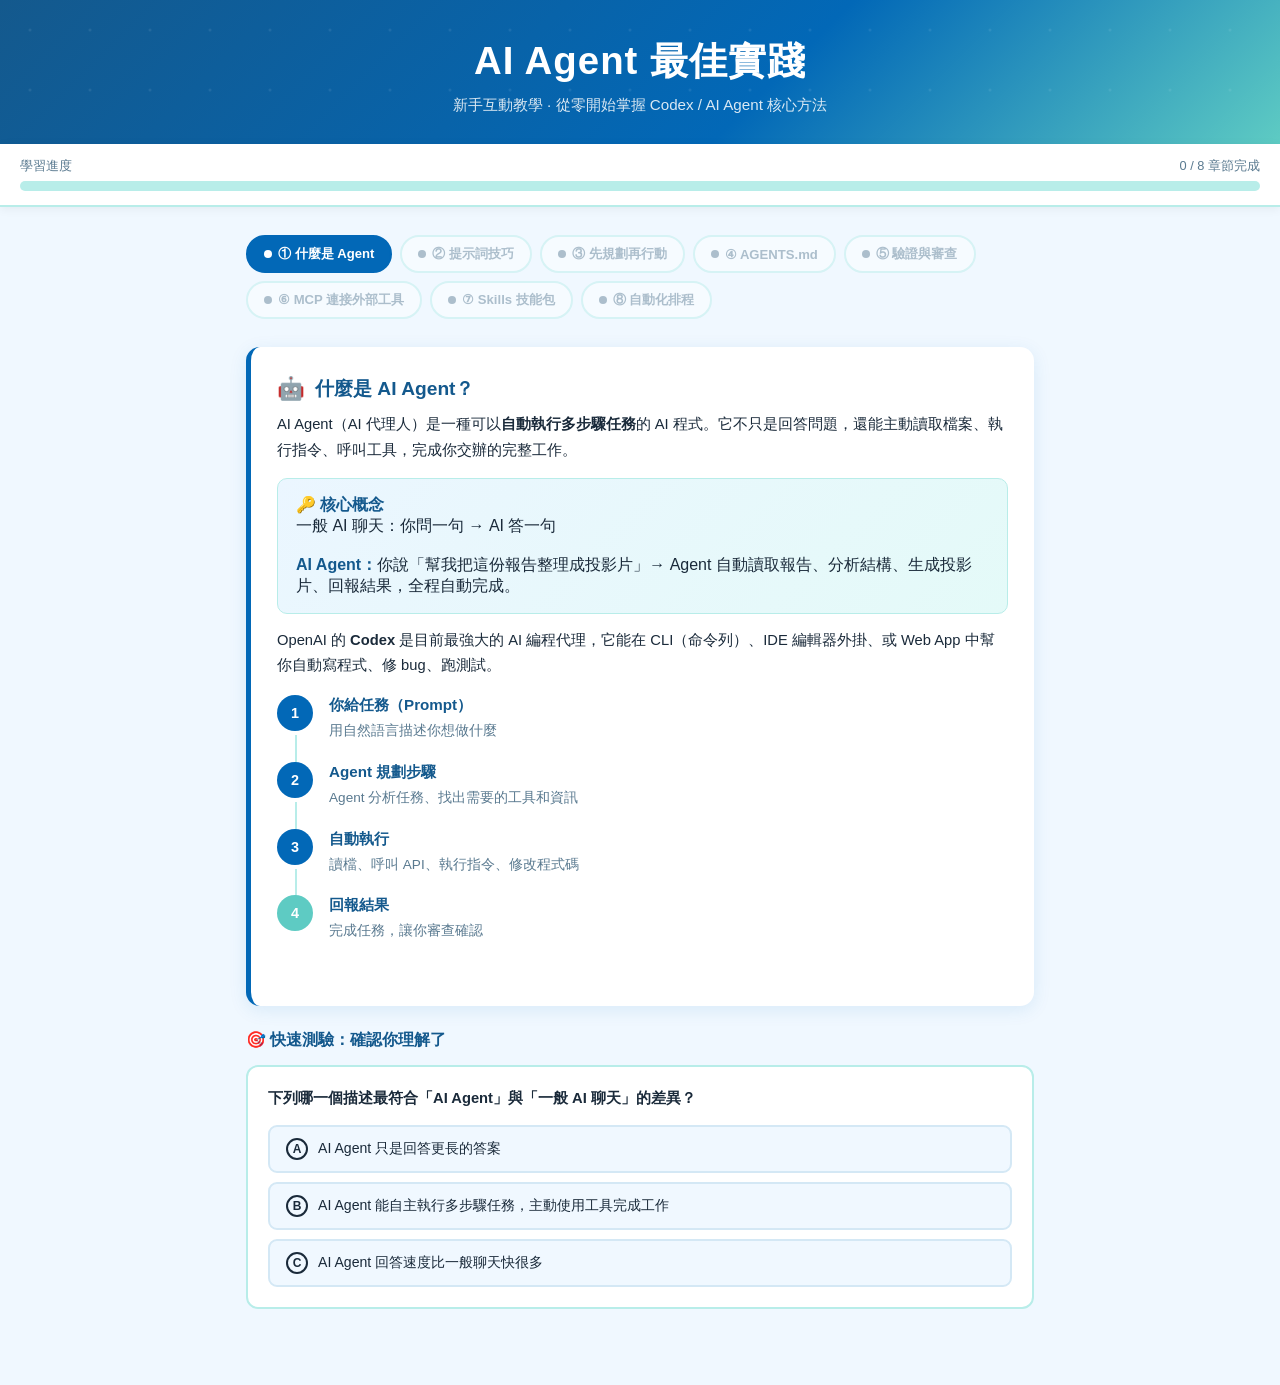
==== ai_agent_best_practices/ai_agent_best_practices.html @ 39baad44 "更換應用範例為「AI Agent 最佳實踐」教學網頁" ====
<!DOCTYPE html>
<html lang="zh-Hant-TW">
<head>
<meta charset="UTF-8">
<meta name="viewport" content="width=device-width, initial-scale=1.0">
<title>AI Agent 最佳實踐 — 新手互動教學</title>
<style>
  :root {
    --navy:   #14598D;
    --blue:   #0268B7;
    --mint:   #5ECBC3;
    --mint-lt:#B8EDE9;
    --bg:     #F0F8FF;
    --white:  #FFFFFF;
    --text:   #1A2A3A;
    --muted:  #5A7A90;
    --warn:   #E8943A;
    --success:#27AE6E;
    --error:  #D64045;
    --card-shadow: 0 4px 18px rgba(2,104,183,0.10);
    --radius: 14px;
  }

  *, *::before, *::after { box-sizing: border-box; margin: 0; padding: 0; }

  body {
    font-family: 'Microsoft JhengHei', '微軟正黑體', 'Noto Sans TC', sans-serif;
    background: var(--bg);
    color: var(--text);
    min-height: 100vh;
  }

  /* ── HEADER ── */
  header {
    background: linear-gradient(135deg, var(--navy) 0%, var(--blue) 60%, var(--mint) 100%);
    color: var(--white);
    padding: 36px 24px 28px;
    text-align: center;
    position: relative;
    overflow: hidden;
  }
  header::before {
    content: '';
    position: absolute; inset: 0;
    background: url("data:image/svg+xml,%3Csvg width='60' height='60' viewBox='0 0 60 60' xmlns='http://www.w3.org/2000/svg'%3E%3Ccircle cx='30' cy='30' r='1.5' fill='rgba(255,255,255,0.08)'/%3E%3C/svg%3E") repeat;
  }
  header h1 { font-size: clamp(1.5rem, 4vw, 2.4rem); font-weight: 700; position: relative; letter-spacing: 1px; }
  header p  { font-size: .95rem; opacity:.85; margin-top:8px; position: relative; }
  .badge-row { display:flex; gap:10px; justify-content:center; margin-top:14px; flex-wrap:wrap; position:relative; }
  .badge { background:rgba(255,255,255,.18); border:1px solid rgba(255,255,255,.35); border-radius:20px; padding:4px 14px; font-size:.78rem; }

  /* ── PROGRESS BAR ── */
  #progress-wrap { background:var(--white); padding:14px 20px; border-bottom:2px solid var(--mint-lt); position:sticky; top:0; z-index:100; box-shadow: 0 2px 10px rgba(0,0,0,.06); }
  .prog-label { font-size:.8rem; color:var(--muted); margin-bottom:6px; display:flex; justify-content:space-between; }
  .prog-bar-bg { background:var(--mint-lt); border-radius:10px; height:10px; }
  .prog-bar-fill { background: linear-gradient(90deg, var(--blue), var(--mint)); border-radius:10px; height:10px; transition:width .5s ease; width:0%; }

  /* ── LAYOUT ── */
  .container { max-width:820px; margin:0 auto; padding:28px 16px 60px; }

  /* ── CHAPTER NAV ── */
  .chapter-nav { display:flex; gap:8px; flex-wrap:wrap; margin-bottom:28px; }
  .chapter-btn {
    padding:8px 16px; border-radius:20px; font-size:.82rem; font-weight:600; cursor:pointer;
    border:2px solid var(--mint-lt); background:var(--white); color:var(--muted);
    transition:all .25s; display:flex; align-items:center; gap:6px;
  }
  .chapter-btn.active   { background:var(--blue); border-color:var(--blue); color:var(--white); }
  .chapter-btn.done     { background:var(--mint-lt); border-color:var(--mint); color:var(--navy); }
  .chapter-btn.locked   { opacity:.45; cursor:not-allowed; }
  .chapter-btn .dot { width:8px; height:8px; border-radius:50%; background:currentColor; }

  /* ── CHAPTER PANEL ── */
  .chapter { display:none; animation: fadeUp .35s ease; }
  .chapter.active { display:block; }
  @keyframes fadeUp { from{opacity:0;transform:translateY(14px)} to{opacity:1;transform:translateY(0)} }

  /* ── CARD ── */
  .card {
    background:var(--white); border-radius:var(--radius); padding:28px 26px;
    box-shadow:var(--card-shadow); margin-bottom:22px;
    border-left: 5px solid var(--blue);
  }
  .card.mint-accent { border-left-color: var(--mint); }
  .card.warn-accent { border-left-color: var(--warn); }

  .card h2 { font-size:1.2rem; color:var(--navy); margin-bottom:10px; display:flex; align-items:center; gap:10px; }
  .card h2 .icon { font-size:1.4rem; }
  .card p, .card li { font-size:.92rem; line-height:1.75; color:var(--text); }
  .card ul, .card ol { padding-left:20px; margin-top:8px; }
  .card li { margin-bottom:6px; }

  /* concept box */
  .concept-box {
    background: linear-gradient(135deg, #EBF6FF, #E4FAF8);
    border:1px solid var(--mint-lt); border-radius:10px; padding:16px 18px; margin:14px 0;
  }
  .concept-box strong { color: var(--navy); }

  /* code-style highlight */
  code {
    background:#EEF6FF; border:1px solid #C4E0F7; border-radius:5px;
    padding:2px 7px; font-family:'Courier New', monospace; font-size:.85rem; color:var(--blue);
  }

  /* tip box */
  .tip {
    background:#FFF8EE; border:1px solid #F5D8A8; border-radius:10px;
    padding:12px 16px; margin:14px 0; font-size:.88rem;
    display:flex; gap:10px; align-items:flex-start;
  }
  .tip .tip-icon { font-size:1.2rem; flex-shrink:0; }

  /* ── QUIZ ── */
  .quiz-section { margin-top:24px; }
  .quiz-section h3 { font-size:1rem; color:var(--navy); margin-bottom:14px; display:flex; align-items:center; gap:8px; }
  .quiz-q { background:var(--white); border:2px solid var(--mint-lt); border-radius:12px; padding:20px; margin-bottom:16px; }
  .quiz-q p { font-size:.92rem; font-weight:600; margin-bottom:14px; line-height:1.6; }
  .options { display:grid; gap:9px; }
  .option-btn {
    text-align:left; padding:11px 16px; border-radius:9px; border:2px solid #D4E8F5;
    background:var(--bg); cursor:pointer; font-size:.88rem; transition:all .2s;
    color:var(--text); display:flex; align-items:center; gap:10px;
  }
  .option-btn:hover:not(:disabled) { border-color:var(--blue); background:#EBF6FF; }
  .option-btn.correct  { border-color:var(--success); background:#EDFAF3; color:#145A34; font-weight:600; }
  .option-btn.wrong    { border-color:var(--error);   background:#FDEAEA; color:#7A1010; }
  .option-btn:disabled { cursor:default; }
  .option-btn .opt-marker { width:22px; height:22px; border-radius:50%; border:2px solid currentColor; display:inline-flex; align-items:center; justify-content:center; font-size:.75rem; font-weight:700; flex-shrink:0; }
  .feedback-msg { font-size:.85rem; margin-top:10px; padding:10px 14px; border-radius:8px; display:none; }
  .feedback-msg.show { display:block; }
  .feedback-msg.ok  { background:#EDFAF3; color:#145A34; border:1px solid #A3E4C2; }
  .feedback-msg.err { background:#FDEAEA; color:#7A1010; border:1px solid #F3AAAA; }

  /* ── NEXT BTN ── */
  .next-btn {
    display:none; width:100%; padding:14px; border-radius:10px; border:none;
    background: linear-gradient(90deg, var(--blue), var(--mint));
    color:var(--white); font-size:1rem; font-weight:700; cursor:pointer;
    margin-top:20px; letter-spacing:.5px; transition:opacity .2s; box-shadow:0 4px 14px rgba(2,104,183,.25);
  }
  .next-btn:hover { opacity:.88; }
  .next-btn.visible { display:block; }

  /* ── SUMMARY ── */
  #summary { text-align:center; padding:20px 0; }
  #summary .trophy { font-size:5rem; margin-bottom:10px; }
  #summary h2 { font-size:1.6rem; color:var(--navy); margin-bottom:8px; }
  #summary p  { color:var(--muted); font-size:.95rem; }
  .score-ring { width:120px; height:120px; margin:22px auto; position:relative; }
  .score-ring svg { transform: rotate(-90deg); }
  .score-ring .ring-bg   { fill:none; stroke:var(--mint-lt); stroke-width:10; }
  .score-ring .ring-fill { fill:none; stroke:var(--mint);    stroke-width:10; stroke-linecap:round; stroke-dasharray:301.6; stroke-dashoffset:301.6; transition:stroke-dashoffset 1s ease; }
  .score-ring .ring-text { position:absolute; inset:0; display:flex; align-items:center; justify-content:center; font-size:1.3rem; font-weight:700; color:var(--navy); }
  .checklist { text-align:left; max-width:420px; margin:18px auto; }
  .checklist li { list-style:none; padding:8px 0; border-bottom:1px solid var(--mint-lt); font-size:.9rem; display:flex; gap:10px; align-items:center; }
  .checklist li::before { content:'✓'; color:var(--mint); font-weight:700; }
  .restart-btn { margin-top:22px; padding:12px 32px; border-radius:10px; border:2px solid var(--blue); background:transparent; color:var(--blue); font-size:.95rem; font-weight:600; cursor:pointer; transition:all .2s; }
  .restart-btn:hover { background:var(--blue); color:var(--white); }

  /* ── STEPMAP ── */
  .stepmap { display:flex; flex-direction:column; gap:0; margin:16px 0; }
  .step-item { display:flex; gap:16px; align-items:flex-start; padding-bottom:20px; position:relative; }
  .step-item:not(:last-child)::before { content:''; position:absolute; left:18px; top:40px; width:2px; height:calc(100% - 20px); background:var(--mint-lt); }
  .step-circle { width:36px; height:36px; border-radius:50%; background:var(--blue); color:var(--white); font-weight:700; font-size:.9rem; display:flex; align-items:center; justify-content:center; flex-shrink:0; }
  .step-body strong { color:var(--navy); font-size:.95rem; }
  .step-body p { font-size:.85rem; color:var(--muted); margin-top:4px; line-height:1.6; }

  /* ── DRAG DROP ── */
  .drag-area { border:2px dashed var(--mint); border-radius:12px; padding:18px; min-height:60px; background:#F7FFFE; margin:10px 0; }
  .drag-area.over { background:var(--mint-lt); }
  .drag-tag {
    display:inline-block; padding:7px 14px; border-radius:20px; background:var(--white); border:2px solid var(--mint);
    font-size:.83rem; cursor:grab; margin:5px; color:var(--navy); font-weight:600; user-select:none;
    transition: box-shadow .15s;
  }
  .drag-tag:active { cursor:grabbing; }
  .drag-tag.placed { opacity:.4; pointer-events:none; }
  .drop-zone { border:2px dashed #CBD9E8; border-radius:8px; min-height:42px; padding:6px; margin-top:8px; background:#F8FBFF; }
  .drop-zone.has-item { border-color:var(--mint); background:var(--mint-lt); }
  .drop-label { font-size:.78rem; color:var(--muted); margin-bottom:4px; }

  /* ── RESPONSIVE ── */
  @media(max-width:540px) {
    .card { padding:20px 16px; }
    header h1 { font-size:1.4rem; }
    .chapter-btn { font-size:.75rem; padding:6px 12px; }
  }
</style>
</head>
<body>

<header>
  <h1>AI Agent 最佳實踐</h1>
  <p>新手互動教學 · 從零開始掌握 Codex / AI Agent 核心方法</p>
  <!-- <div class="badge-row">
    <span class="badge">📚 8 個章節</span>
    <span class="badge">🎯 互動測驗</span>
    <span class="badge">🏆 完成獎勵</span>
    <span class="badge">🦞 繁體中文</span>
  </div> -->
</header>

<div id="progress-wrap">
  <div class="prog-label">
    <span>學習進度</span>
    <span id="prog-text">0 / 8 章節完成</span>
  </div>
  <div class="prog-bar-bg"><div class="prog-bar-fill" id="prog-fill"></div></div>
</div>

<div class="container">

  <!-- Chapter Nav -->
  <div class="chapter-nav" id="chapNav">
    <button class="chapter-btn active" data-ch="0" onclick="goChapter(0)"><span class="dot"></span>① 什麼是 Agent</button>
    <button class="chapter-btn locked" data-ch="1" onclick="goChapter(1)"><span class="dot"></span>② 提示詞技巧</button>
    <button class="chapter-btn locked" data-ch="2" onclick="goChapter(2)"><span class="dot"></span>③ 先規劃再行動</button>
    <button class="chapter-btn locked" data-ch="3" onclick="goChapter(3)"><span class="dot"></span>④ AGENTS.md</button>
    <button class="chapter-btn locked" data-ch="4" onclick="goChapter(4)"><span class="dot"></span>⑤ 驗證與審查</button>
    <button class="chapter-btn locked" data-ch="5" onclick="goChapter(5)"><span class="dot"></span>⑥ MCP 連接外部工具</button>
    <button class="chapter-btn locked" data-ch="6" onclick="goChapter(6)"><span class="dot"></span>⑦ Skills 技能包</button>
    <button class="chapter-btn locked" data-ch="7" onclick="goChapter(7)"><span class="dot"></span>⑧ 自動化排程</button>
  </div>

  <!-- ===================== CH0 ===================== -->
  <div class="chapter active" id="ch0">
    <div class="card">
      <h2><span class="icon">🤖</span>什麼是 AI Agent？</h2>
      <p>AI Agent（AI 代理人）是一種可以<strong>自動執行多步驟任務</strong>的 AI 程式。它不只是回答問題，還能主動讀取檔案、執行指令、呼叫工具，完成你交辦的完整工作。</p>
      <div class="concept-box">
        <strong>🔑 核心概念</strong><br>
        一般 AI 聊天：你問一句 → AI 答一句<br><br>
        <strong>AI Agent：</strong>你說「幫我把這份報告整理成投影片」→ Agent 自動讀取報告、分析結構、生成投影片、回報結果，全程自動完成。
      </div>
      <p>OpenAI 的 <strong>Codex</strong> 是目前最強大的 AI 編程代理，它能在 CLI（命令列）、IDE 編輯器外掛、或 Web App 中幫你自動寫程式、修 bug、跑測試。</p>

      <div class="stepmap">
        <div class="step-item">
          <div class="step-circle">1</div>
          <div class="step-body"><strong>你給任務（Prompt）</strong><p>用自然語言描述你想做什麼</p></div>
        </div>
        <div class="step-item">
          <div class="step-circle">2</div>
          <div class="step-body"><strong>Agent 規劃步驟</strong><p>Agent 分析任務、找出需要的工具和資訊</p></div>
        </div>
        <div class="step-item">
          <div class="step-circle">3</div>
          <div class="step-body"><strong>自動執行</strong><p>讀檔、呼叫 API、執行指令、修改程式碼</p></div>
        </div>
        <div class="step-item">
          <div class="step-circle" style="background:var(--mint)">4</div>
          <div class="step-body"><strong>回報結果</strong><p>完成任務，讓你審查確認</p></div>
        </div>
      </div>
    </div>

    <div class="quiz-section">
      <h3>🎯 快速測驗：確認你理解了</h3>
      <div class="quiz-q" id="q0">
        <p>下列哪一個描述最符合「AI Agent」與「一般 AI 聊天」的差異？</p>
        <div class="options">
          <button class="option-btn" onclick="answerQ(0,0,false,'AI Agent 其實就是更強的 AI 聊天，兩者沒有本質區別喔！關鍵是 Agent 能自主執行多步驟任務。')">
            <span class="opt-marker">A</span>AI Agent 只是回答更長的答案
          </button>
          <button class="option-btn" onclick="answerQ(0,1,true,'✅ 完全正確！Agent 的核心是「自主多步驟執行」，它能主動呼叫工具、讀寫檔案完成完整任務。')">
            <span class="opt-marker">B</span>AI Agent 能自主執行多步驟任務，主動使用工具完成工作
          </button>
          <button class="option-btn" onclick="answerQ(0,2,false,'速度不是核心差異。關鍵在於 Agent 能「主動行動」，不只是回答。')">
            <span class="opt-marker">C</span>AI Agent 回答速度比一般聊天快很多
          </button>
        </div>
        <div class="feedback-msg" id="fb0"></div>
      </div>
    </div>
    <button class="next-btn" id="next0" onclick="nextChapter(0)">下一章：提示詞技巧 →</button>
  </div>

  <!-- ===================== CH1 ===================== -->
  <div class="chapter" id="ch1">
    <div class="card">
      <h2><span class="icon">✍️</span>寫出好的提示詞（Prompt）</h2>
      <p>提示詞不需要完美，但越清楚，Agent 的結果越可靠。OpenAI 建議一個好的 Prompt 包含四個要素：</p>

      <div class="concept-box">
        <strong>📋 Prompt 四要素</strong>
        <ul style="margin-top:8px; list-style:none; padding:0;">
          <li style="padding:7px 0; border-bottom:1px solid #C8EDF0">🎯 <strong>Goal（目標）</strong>：你想改什麼或做什麼？</li>
          <li style="padding:7px 0; border-bottom:1px solid #C8EDF0">📁 <strong>Context（脈絡）</strong>：哪些檔案、錯誤訊息、範例是相關的？</li>
          <li style="padding:7px 0; border-bottom:1px solid #C8EDF0">⚙️ <strong>Constraints（限制）</strong>：有哪些規範、架構、安全要求？</li>
          <li style="padding:7px 0;">✅ <strong>Done When（完成條件）</strong>：什麼狀態叫做「完成」？</li>
        </ul>
      </div>

      <p>你也可以根據任務難度調整 Agent 的「推理等級」：</p>
      <ul>
        <li><code>Low</code> — 快速、範圍清楚的小任務</li>
        <li><code>Medium / High</code> — 複雜的修改或 debug</li>
        <li><code>Extra High</code> — 長時間、需要深度推理的任務</li>
      </ul>

      <div class="tip">
        <span class="tip-icon">💡</span>
        <span>在 Codex App 裡，你可以用<strong>語音輸入</strong>來口述任務，不用打字！這對描述複雜需求特別方便。</span>
      </div>
    </div>

    <div class="card mint-accent">
      <h2><span class="icon">📝</span>Prompt 範例對比</h2>
      <p style="font-weight:600; color:var(--error)">❌ 不好的 Prompt：</p>
      <div style="background:#FFF0F0; border-radius:8px; padding:12px; margin:8px 0; font-size:.88rem; border:1px solid #F3AAAA;">幫我修好那個 bug</div>
      <p style="font-weight:600; color:var(--success); margin-top:14px">✅ 好的 Prompt：</p>
      <div style="background:#EDFAF3; border-radius:8px; padding:12px; margin:8px 0; font-size:.88rem; border:1px solid #A3E4C2;">
        <strong>目標：</strong>修正用戶登入失敗的 bug<br>
        <strong>脈絡：</strong>錯誤出現在 <code>auth/login.py</code> 第 42 行，錯誤訊息為 "KeyError: token"<br>
        <strong>限制：</strong>不可修改資料庫 schema，需維持 Python 3.9 相容性<br>
        <strong>完成條件：</strong>所有登入相關的單元測試通過
      </div>
    </div>

    <div class="quiz-section">
      <h3>🎯 快速測驗</h3>
      <div class="quiz-q" id="q1">
        <p>一個好的 Prompt 應包含哪四個要素？（按正確順序排列）</p>
        <div class="options">
          <button class="option-btn" onclick="answerQ(1,0,false,'這些是寫程式用的工具，不是 Prompt 要素。正確的四要素是：目標、脈絡、限制、完成條件。')">
            <span class="opt-marker">A</span>函數名稱、變數宣告、回傳值、錯誤處理
          </button>
          <button class="option-btn" onclick="answerQ(1,1,true,'✅ 完美！Goal + Context + Constraints + Done When 就是 OpenAI 官方建議的 Prompt 四要素。')">
            <span class="opt-marker">B</span>目標（Goal）、脈絡（Context）、限制（Constraints）、完成條件（Done When）
          </button>
          <button class="option-btn" onclick="answerQ(1,2,false,'這些是專案管理的要素，不是 Prompt 的四要素喔！')">
            <span class="opt-marker">C</span>時程、成本、品質、範圍
          </button>
        </div>
        <div class="feedback-msg" id="fb1"></div>
      </div>
    </div>
    <button class="next-btn" id="next1" onclick="nextChapter(1)">下一章：先規劃再行動 →</button>
  </div>

  <!-- ===================== CH2 ===================== -->
  <div class="chapter" id="ch2">
    <div class="card">
      <h2><span class="icon">🗺️</span>先規劃，再行動（Plan First）</h2>
      <p>面對複雜或模糊的任務，<strong>不要急著讓 Agent 直接開始做</strong>，而是先讓它「規劃」再「執行」。這樣可以大幅降低走錯方向的風險。</p>

      <div class="concept-box">
        <strong>🔑 為什麼要先規劃？</strong><br>
        想像你要蓋一棟房子，你不會直接叫工人開始動工，而是先看設計圖、確認需求、再拿到施工許可。AI Agent 也一樣 — 複雜任務需要先形成計畫。
      </div>

      <p>OpenAI 提供三種規劃方式：</p>

      <div class="stepmap">
        <div class="step-item">
          <div class="step-circle" style="background:var(--warn)">1</div>
          <div class="step-body">
            <strong>Plan Mode（規劃模式）</strong>
            <p>最簡單的方式。輸入 <code>/plan</code> 或按 <code>Shift+Tab</code>，Agent 會先提問、整理計畫，再開始寫程式。</p>
          </div>
        </div>
        <div class="step-item">
          <div class="step-circle" style="background:var(--warn)">2</div>
          <div class="step-body">
            <strong>請 Agent 先採訪你</strong>
            <p>告訴 Agent：「請先問我問題，挑戰我的假設，把模糊的想法變成清楚的需求，再開始寫程式。」</p>
          </div>
        </div>
        <div class="step-item">
          <div class="step-circle" style="background:var(--mint); color:var(--navy)">3</div>
          <div class="step-body">
            <strong>PLANS.md 執行計畫模板</strong>
            <p>進階用法：建立一份 PLANS.md 文件，定義多步驟任務的標準執行流程。</p>
          </div>
        </div>
      </div>

      <div class="tip">
        <span class="tip-icon">⚠️</span>
        <span><strong>新手常犯的錯誤：</strong>跳過規劃步驟，直接叫 Agent 執行複雜任務。結果是 Agent 完成了很多工作，但方向是錯的，你要花更多時間修正。</span>
      </div>
    </div>

    <div class="quiz-section">
      <h3>🎯 快速測驗</h3>
      <div class="quiz-q" id="q2">
        <p>當你要請 AI Agent 完成一個「複雜、模糊的任務」時，最佳做法是什麼？</p>
        <div class="options">
          <button class="option-btn" onclick="answerQ(2,0,false,'直接執行可能走錯方向，後來要修正更耗時。複雜任務建議先規劃。')">
            <span class="opt-marker">A</span>直接給任務讓 Agent 開始執行，反正可以事後修正
          </button>
          <button class="option-btn" onclick="answerQ(2,1,false,'一直給更多指令反而會讓 Agent 混亂。規劃比填充資訊更重要。')">
            <span class="opt-marker">B</span>一次給越多細節越好，讓 Agent 沒有疑問
          </button>
          <button class="option-btn" onclick="answerQ(2,2,true,'✅ 正確！使用 /plan 或請 Agent 先規劃，確認方向再執行，可以大幅減少返工。')">
            <span class="opt-marker">C</span>使用 /plan 模式，讓 Agent 先規劃、確認方向，再開始執行
          </button>
        </div>
        <div class="feedback-msg" id="fb2"></div>
      </div>
    </div>
    <button class="next-btn" id="next2" onclick="nextChapter(2)">下一章：AGENTS.md →</button>
  </div>

  <!-- ===================== CH3 ===================== -->
  <div class="chapter" id="ch3">
    <div class="card">
      <h2><span class="icon">📄</span>AGENTS.md — Agent 的說明書</h2>
      <p><code>AGENTS.md</code> 就像是你給 Agent 的「工作手冊」，讓它每次開始工作時都能自動讀取你的期望與規範，不需要每次重複說明。</p>

      <div class="concept-box">
        <strong>🔑 生活比喻</strong><br>
        想像你請了一位新工讀生。你可以每天當面交代他規則，也可以給他一本「公司員工手冊」讓他自行閱讀。<code>AGENTS.md</code> 就是那本手冊 — 一次寫好，Agent 每次都會遵守。
      </div>

      <p>一份好的 AGENTS.md 通常包含：</p>
      <ul>
        <li>📁 <strong>專案結構</strong>：重要資料夾和檔案的說明</li>
        <li>🚀 <strong>如何執行專案</strong>：啟動、測試、建置的指令</li>
        <li>📏 <strong>程式規範</strong>：命名慣例、程式風格</li>
        <li>🚫 <strong>禁止事項</strong>：什麼事 Agent 不可以做</li>
        <li>✅ <strong>完成定義</strong>：什麼叫做一個任務「完成了」</li>
      </ul>

      <div class="tip">
        <span class="tip-icon">⚡</span>
        <span>使用 CLI 指令 <code>/init</code> 可以快速建立一份基礎 AGENTS.md。建立後再根據你的實際需求修改。</span>
      </div>

      <p style="margin-top:14px">AGENTS.md 可以放在多個層級：</p>
      <ul>
        <li><code>~/.codex/AGENTS.md</code> — 你的個人預設（所有專案都適用）</li>
        <li>專案根目錄 — 整個專案的規範</li>
        <li>子資料夾 — 局部的特殊規則（優先度最高）</li>
      </ul>
    </div>

    <div class="quiz-section">
      <h3>🎯 快速測驗</h3>
      <div class="quiz-q" id="q3">
        <p>關於 AGENTS.md，以下哪個說法是正確的？</p>
        <div class="options">
          <button class="option-btn" onclick="answerQ(3,0,false,'AGENTS.md 不是程式碼，它是給 Agent 讀取的說明文件，讓 Agent 了解如何在這個專案工作。')">
            <span class="opt-marker">A</span>AGENTS.md 是一種程式語言，需要特殊語法才能讓 Agent 理解
          </button>
          <button class="option-btn" onclick="answerQ(3,1,false,'AGENTS.md 會自動載入到 Agent 的脈絡中，不需要每次手動貼上。')">
            <span class="opt-marker">B</span>每次使用 Agent 都需要手動把 AGENTS.md 的內容複製貼上到 Prompt
          </button>
          <button class="option-btn" onclick="answerQ(3,2,true,'✅ 正確！AGENTS.md 會自動載入，且可以放在不同層級，越接近當前目錄的檔案優先度越高。')">
            <span class="opt-marker">C</span>AGENTS.md 自動載入到 Agent 脈絡，可放在不同層級，越局部的規則優先度越高
          </button>
        </div>
        <div class="feedback-msg" id="fb3"></div>
      </div>
    </div>
    <button class="next-btn" id="next3" onclick="nextChapter(3)">下一章：驗證與審查 →</button>
  </div>

  <!-- ===================== CH4 ===================== -->
  <div class="chapter" id="ch4">
    <div class="card">
      <h2><span class="icon">🔍</span>驗證與審查 — 不要盲目接受</h2>
      <p>Agent 產出程式碼只是開始，<strong>要求它自我驗證和審查</strong>才是完整的流程。一個好的 AI Agent 工作流程不只是「產生程式碼」，還包括：</p>

      <div class="concept-box">
        <strong>完整的 Agent 工作迴圈</strong><br><br>
        <div style="display:flex; align-items:center; gap:8px; flex-wrap:wrap; font-size:.88rem;">
          <span style="background:var(--blue); color:#fff; border-radius:6px; padding:4px 10px;">撰寫程式碼</span>
          <span>→</span>
          <span style="background:var(--mint); color:var(--navy); border-radius:6px; padding:4px 10px;">撰寫 / 更新測試</span>
          <span>→</span>
          <span style="background:var(--navy); color:#fff; border-radius:6px; padding:4px 10px;">執行測試</span>
          <span>→</span>
          <span style="background:var(--warn); color:#fff; border-radius:6px; padding:4px 10px;">程式碼審查</span>
          <span>→</span>
          <span style="background:var(--success); color:#fff; border-radius:6px; padding:4px 10px;">確認完成</span>
        </div>
      </div>

      <p style="margin-top:14px">你可以在 <strong>AGENTS.md</strong> 或 Prompt 中指定 Agent 必須：</p>
      <ul>
        <li>✅ 為修改的功能撰寫或更新測試</li>
        <li>✅ 執行完整的測試套件</li>
        <li>✅ 通過 lint、型別檢查、格式化</li>
        <li>✅ 最終行為符合任務要求</li>
        <li>✅ 審查 diff，找出可能的 bug 或回歸問題</li>
      </ul>

      <div class="tip">
        <span class="tip-icon">🛠️</span>
        <span>在 Codex App 使用 <code>/review</code> 指令，可以讓 Agent 審查程式碼變更 — 可以針對 PR、未提交的修改，或特定 commit 進行審查。</span>
      </div>

      <div class="tip">
        <span class="tip-icon">🏢</span>
        <span>OpenAI 內部所有的 PR（Pull Request）都由 Codex 進行 100% 的程式碼審查！你也可以在 GitHub 整合中啟用這個功能。</span>
      </div>
    </div>

    <div class="quiz-section">
      <h3>🎯 快速測驗</h3>
      <div class="quiz-q" id="q4">
        <p>Agent 完成程式碼修改後，下一步最應該做什麼？</p>
        <div class="options">
          <button class="option-btn" onclick="answerQ(4,0,false,'直接部署太冒險了！應該先驗證、測試，確保程式碼品質。')">
            <span class="opt-marker">A</span>直接部署到正式環境，反正 AI 不會犯錯
          </button>
          <button class="option-btn" onclick="answerQ(4,1,true,'✅ 正確！要求 Agent 跑測試、做程式碼審查，確認品質後才算完成。這才是完整的工作迴圈。')">
            <span class="opt-marker">B</span>要求 Agent 執行測試、進行程式碼審查，確認沒有 bug 再接受
          </button>
          <button class="option-btn" onclick="answerQ(4,2,false,'直接接受沒有驗證過的程式碼，風險很高。即使是 AI 也可能有錯誤。')">
            <span class="opt-marker">C</span>直接接受 Agent 的輸出，不需要額外驗證
          </button>
        </div>
        <div class="feedback-msg" id="fb4"></div>
      </div>
    </div>
    <button class="next-btn" id="next4" onclick="nextChapter(4)">下一章：MCP 連接外部工具 →</button>
  </div>

  <!-- ===================== CH5 ===================== -->
  <div class="chapter" id="ch5">
    <div class="card">
      <h2><span class="icon">🔗</span>MCP — 連接外部世界</h2>
      <p><strong>MCP（Model Context Protocol）</strong> 是一個開放標準，讓 AI Agent 能連接到外部工具和系統，例如你的資料庫、Slack、GitHub、Jira 等等。</p>

      <div class="concept-box">
        <strong>🔑 生活比喻</strong><br>
        MCP 就像是手機的 App Store — 你可以為你的 AI Agent 安裝「插件」，讓它能存取更多外部資訊和工具，而不只是靠你貼上的文字。
      </div>

      <p>什麼時候應該使用 MCP？</p>
      <ul>
        <li>📦 需要的資訊存在於<strong>程式庫之外</strong>（例如 Jira ticket、資料庫）</li>
        <li>🔄 資料<strong>經常變動</strong>（例如每天的報告、即時數據）</li>
        <li>🔧 需要 Agent <strong>呼叫工具</strong>，而不是靠貼上的指令</li>
        <li>👥 需要跨用戶、跨專案的<strong>可重複整合</strong></li>
      </ul>

      <div class="tip">
        <span class="tip-icon">⚠️</span>
        <span><strong>新手建議：</strong>不要一次接上所有工具！先從 1-2 個最常用的工具開始，找到真正能省時間的整合點，再慢慢擴展。</span>
      </div>

      <p style="margin-top:14px">常見的 MCP 應用場景：</p>
      <ul>
        <li>🐛 讀取 GitHub Issues / Jira Tickets 來修 bug</li>
        <li>📊 連接資料庫查詢即時數據</li>
        <li>💬 整合 Slack 發送通知</li>
        <li>📁 存取 Google Drive 的文件</li>
      </ul>
    </div>

    <div class="quiz-section">
      <h3>🎯 快速測驗</h3>
      <div class="quiz-q" id="q5">
        <p>你想讓 AI Agent 自動讀取最新的 Jira Bug 票，幫你修復程式碼。這種情境最適合使用什麼技術？</p>
        <div class="options">
          <button class="option-btn" onclick="answerQ(5,0,false,'每次複製貼上效率很低，而且會有遺漏或過時資訊的問題。MCP 才是正解。')">
            <span class="opt-marker">A</span>每次手動複製 Jira 票的內容貼到 Prompt 裡
          </button>
          <button class="option-btn" onclick="answerQ(5,1,true,'✅ 完全正確！MCP 就是為了這種「需要連接外部系統」的場景而生，可以讓 Agent 直接存取 Jira 資料。')">
            <span class="opt-marker">B</span>設定 MCP 連接 Jira，讓 Agent 直接存取最新 ticket 資料
          </button>
          <button class="option-btn" onclick="answerQ(5,2,false,'截圖無法被 Agent 自動解析和操作，MCP 是更有效的方式。')">
            <span class="opt-marker">C</span>截圖 Jira 頁面，請 Agent 辨識截圖內容
          </button>
        </div>
        <div class="feedback-msg" id="fb5"></div>
      </div>
    </div>
    <button class="next-btn" id="next5" onclick="nextChapter(5)">下一章：Skills 技能包 →</button>
  </div>

  <!-- ===================== CH6 ===================== -->
  <div class="chapter" id="ch6">
    <div class="card">
      <h2><span class="icon">⚡</span>Skills — 打包你的工作方法</h2>
      <p>當你發現自己<strong>重複使用同樣的 Prompt，或反覆糾正同樣的問題</strong>時，就是時候把它打包成一個 <strong>Skill（技能包）</strong>了。</p>

      <div class="concept-box">
        <strong>🔑 什麼是 Skill？</strong><br>
        Skill 是一個 <code>SKILL.md</code> 文件，它定義了一個可重複使用的工作方法 — 包含說明、輸入輸出格式、使用時機。Agent 讀取後就能按照這個方法一致地執行任務。
      </div>

      <p>哪些工作適合做成 Skill？</p>
      <ul>
        <li>📋 <strong>Log 分析</strong>：每天早上分析系統錯誤日誌</li>
        <li>📝 <strong>Release Notes 撰寫</strong>：依照固定格式整理版本更新說明</li>
        <li>🔍 <strong>Code Review</strong>：按照團隊規範審查 PR</li>
        <li>📊 <strong>每週進度摘要</strong>：整理 Jira / GitHub 本週完成事項</li>
        <li>🐛 <strong>標準除錯流程</strong>：按步驟診斷常見問題類型</li>
      </ul>

      <div class="tip">
        <span class="tip-icon">🚀</span>
        <span>可以使用內建的 <code>$skill-creator</code> Skill 來幫你快速建立新的 Skill！第一個版本先放在本地測試，穩定後再分享給團隊。</span>
      </div>

      <p style="margin-top:14px"><strong>Skill 存放位置：</strong></p>
      <ul>
        <li><code>$HOME/.agents/skills</code> — 你的個人技能（私有）</li>
        <li>專案 <code>.agents/skills</code> — 團隊共用技能（可放進 Git）</li>
      </ul>
    </div>

    <div class="quiz-section">
      <h3>🎯 快速測驗</h3>
      <div class="quiz-q" id="q6">
        <p>你發現自己每週都要對 Agent 說「依照我們的格式幫我寫這週的 Release Notes」，而且每次都要重新說明格式。最好的解決方案是什麼？</p>
        <div class="options">
          <button class="option-btn" onclick="answerQ(6,0,false,'記住 Prompt 不能自動執行，而且每次還是要重新輸入。做成 Skill 才能真正節省時間。')">
            <span class="opt-marker">A</span>把常用 Prompt 存在記事本，每次複製貼上
          </button>
          <button class="option-btn" onclick="answerQ(6,1,true,'✅ 完全正確！這正是 Skill 的使用場景 — 重複的工作方法，打包成 SKILL.md，一次定義，長期受益。')">
            <span class="opt-marker">B</span>建立一個「Release Notes 撰寫 Skill」，定義格式規範，讓 Agent 每次都一致執行
          </button>
          <button class="option-btn" onclick="answerQ(6,2,false,'每次重新訓練 Agent 效率很低，而且 Codex 不是這樣運作的。Skill 是更好的解法。')">
            <span class="opt-marker">C</span>每次都先花 10 分鐘重新訓練 Agent，讓它記住格式
          </button>
        </div>
        <div class="feedback-msg" id="fb6"></div>
      </div>
    </div>
    <button class="next-btn" id="next6" onclick="nextChapter(6)">下一章：自動化排程 →</button>
  </div>

  <!-- ===================== CH7 ===================== -->
  <div class="chapter" id="ch7">
    <div class="card">
      <h2><span class="icon">⏰</span>自動化 — 讓 Agent 在背景工作</h2>
      <p>當一個工作流程已經<strong>穩定且可預測</strong>時，就可以設定 <strong>Automation（自動化排程）</strong>，讓 Agent 在背景定時執行，完全不需要你手動觸發。</p>

      <div class="concept-box">
        <strong>🔑 Skill vs Automation 的關係</strong><br>
        <strong>Skill 定義「怎麼做」</strong>（方法）<br>
        <strong>Automation 定義「何時做」</strong>（排程）<br><br>
        一個規則：<strong>Skill 先做好，再設 Automation。</strong>如果工作流程還不穩定，就不要急著自動化！
      </div>

      <p>哪些工作適合設定 Automation？</p>
      <ul>
        <li>🌅 <strong>每天早上</strong>：摘要昨天的 commits，生成 standup 報告</li>
        <li>🔎 <strong>定期掃描</strong>：每週檢查潛在 bug 或安全漏洞</li>
        <li>📋 <strong>每次 PR</strong>：自動進行程式碼審查</li>
        <li>🚨 <strong>CI 失敗時</strong>：分析錯誤原因，提供修復建議</li>
        <li>📰 <strong>每版本</strong>：自動產生 Release Notes 草稿</li>
      </ul>

      <div class="tip">
        <span class="tip-icon">💡</span>
        <span>Automation 不只是執行任務，也適合用來「反省和維護」— 例如：每週回顧 Agent 的工作記錄，找出重複出現的問題，更新 AGENTS.md 或 Skill。</span>
      </div>
    </div>

    <!-- Final Quiz -->
    <div class="quiz-section">
      <h3>🎯 最終測驗 — 綜合判斷</h3>
      <div class="quiz-q" id="q7">
        <p>你的團隊每天早上花 30 分鐘整理「昨日 Bug 修復摘要」報告，格式固定。以下哪個 AI Agent 最佳實踐的組合最適合解決這個問題？</p>
        <div class="options">
          <button class="option-btn" onclick="answerQ(7,0,false,'只用 Plan Mode 只是用來規劃任務，不能解決「重複且需定時執行」的問題。')">
            <span class="opt-marker">A</span>每天手動使用 Plan Mode，口述任務要求
          </button>
          <button class="option-btn" onclick="answerQ(7,1,false,'MCP + Automation 是對的方向，但少了 Skill 來定義固定格式，結果可能每次不一致。')">
            <span class="opt-marker">B</span>接 MCP 連結 Git 記錄，然後直接設 Automation 排程
          </button>
          <button class="option-btn" onclick="answerQ(7,2,true,'✅ 完美答案！MCP 取得資料→ Skill 定義報告格式 → Automation 定時觸發，這三層架構最完整。')">
            <span class="opt-marker">C</span>設定 MCP 取得 Git 資料 + 建立「Bug 摘要報告 Skill」定義格式 + Automation 每天定時觸發
          </button>
        </div>
        <div class="feedback-msg" id="fb7"></div>
      </div>
    </div>
    <button class="next-btn" id="next7" onclick="showSummary()">🏆 完成課程，查看成績！</button>
  </div>

  <!-- ===================== SUMMARY ===================== -->
  <div class="chapter" id="summary-panel" style="display:none;">
    <div class="card" style="text-align:center; border-left-color:var(--mint)">
      <div class="trophy">🏆</div>
      <h2 style="font-size:1.6rem">恭喜完成 AI Agent 最佳實踐課程！</h2>
      <p style="margin-top:8px; color:var(--muted)">你已掌握 AI Agent 核心工作方法</p>

      <div class="score-ring">
        <svg viewBox="0 0 100 100" width="120" height="120">
          <circle class="ring-bg"   cx="50" cy="50" r="48"/>
          <circle class="ring-fill" id="ringFill" cx="50" cy="50" r="48"/>
        </svg>
        <div class="ring-text" id="ringText">0/8</div>
      </div>

      <ul class="checklist" id="summary-list"></ul>

      <div style="margin-top:20px; padding:16px; background:var(--bg); border-radius:10px; text-align:left; font-size:.88rem;">
        <strong style="color:var(--navy)">📌 你學到的核心技能：</strong>
        <ol style="margin-top:10px; padding-left:18px; line-height:2;">
          <li>撰寫包含四要素的高品質 Prompt</li>
          <li>複雜任務先規劃（Plan First）</li>
          <li>用 AGENTS.md 建立可重用的工作規範</li>
          <li>要求 Agent 自我驗證與審查</li>
          <li>用 MCP 連接外部工具</li>
          <li>把重複工作打包成 Skill</li>
          <li>設定 Automation 讓工作全自動</li>
        </ol>
      </div>

      <button class="restart-btn" onclick="restartCourse()">🔄 重新挑戰</button>
    </div>
  </div>

</div><!-- /container -->

<script>
// ── State ──
const TOTAL = 8;
let completed  = new Array(TOTAL).fill(false);   // chapter done?
let correctAns = new Array(TOTAL).fill(false);    // quiz correct?
let currentCh  = 0;

// ── Helpers ──
function goChapter(n) {
  const btn = document.querySelector(`[data-ch="${n}"]`);
  if(btn.classList.contains('locked')) return;

  document.querySelectorAll('.chapter').forEach(c=>c.classList.remove('active'));
  document.querySelectorAll('.chapter-btn').forEach(b=>b.classList.remove('active'));

  document.getElementById('ch'+n).classList.add('active');
  btn.classList.add('active');
  currentCh = n;
  window.scrollTo({top:0, behavior:'smooth'});
}

function answerQ(chIdx, optIdx, isCorrect, msg) {
  const q    = document.getElementById('q'+chIdx);
  const fb   = document.getElementById('fb'+chIdx);
  const btns = q.querySelectorAll('.option-btn');
  btns.forEach(b=>b.disabled=true);
  btns[optIdx].classList.add(isCorrect ? 'correct' : 'wrong');

  fb.textContent = msg;
  fb.className   = 'feedback-msg show ' + (isCorrect ? 'ok' : 'err');

  if(isCorrect) {
    correctAns[chIdx] = true;
    document.getElementById('next'+chIdx).classList.add('visible');
  } else {
    // allow retry after 1s
    setTimeout(()=>{
      btns.forEach(b=>{b.disabled=false; b.classList.remove('wrong','correct');});
      fb.className='feedback-msg';
    }, 1800);
  }
}

function nextChapter(from) {
  completed[from] = true;
  updateProgress();

  const next = from + 1;
  if(next >= TOTAL) return;

  const nextBtn = document.querySelector(`[data-ch="${next}"]`);
  nextBtn.classList.remove('locked');
  nextBtn.classList.add('done');   // mark prev
  document.querySelector(`[data-ch="${from}"]`).classList.remove('active');
  document.querySelector(`[data-ch="${from}"]`).classList.add('done');

  goChapter(next);
}

function updateProgress() {
  const done = completed.filter(Boolean).length;
  document.getElementById('prog-text').textContent = done + ' / ' + TOTAL + ' 章節完成';
  document.getElementById('prog-fill').style.width = (done/TOTAL*100) + '%';
}

function showSummary() {
  completed[7] = true;
  updateProgress();

  document.querySelectorAll('.chapter').forEach(c=>c.style.display='none');
  document.querySelectorAll('.chapter-btn').forEach(b=>b.classList.remove('active'));
  document.getElementById('summary-panel').style.display='block';

  const score = correctAns.filter(Boolean).length;
  // ring
  const circ = 2*Math.PI*48;
  const pct  = score/TOTAL;
  document.getElementById('ringFill').style.strokeDashoffset = circ*(1-pct);
  document.getElementById('ringText').textContent = score+'/'+TOTAL;

  // checklist
  const chapters = ['什麼是 AI Agent','Prompt 四要素','先規劃再行動','AGENTS.md 說明書','驗證與審查','MCP 連接外部工具','Skills 技能包','自動化排程'];
  const list = document.getElementById('summary-list');
  list.innerHTML = '';
  chapters.forEach((c,i)=>{
    const li = document.createElement('li');
    li.innerHTML = c + (correctAns[i] ? ' <span style="color:var(--success);font-weight:700">✓ 答對</span>' : ' <span style="color:var(--muted)">○</span>');
    list.appendChild(li);
  });

  window.scrollTo({top:0,behavior:'smooth'});
}

function restartCourse() {
  completed  = new Array(TOTAL).fill(false);
  correctAns = new Array(TOTAL).fill(false);

  document.getElementById('summary-panel').style.display='none';
  document.querySelectorAll('.chapter').forEach((c,i)=>{c.style.display=''; c.classList.remove('active');});

  document.querySelectorAll('.chapter-btn').forEach((b,i)=>{
    b.classList.remove('active','done');
    if(i>0) b.classList.add('locked');
  });

  // reset quizzes
  for(let i=0;i<TOTAL;i++){
    const q = document.getElementById('q'+i);
    if(!q) continue;
    q.querySelectorAll('.option-btn').forEach(b=>{b.disabled=false;b.classList.remove('correct','wrong');});
    const fb=document.getElementById('fb'+i);
    if(fb) fb.className='feedback-msg';
    const nb=document.getElementById('next'+i);
    if(nb) nb.classList.remove('visible');
  }
  updateProgress();
  goChapter(0);
}
</script>
</body>
</html>
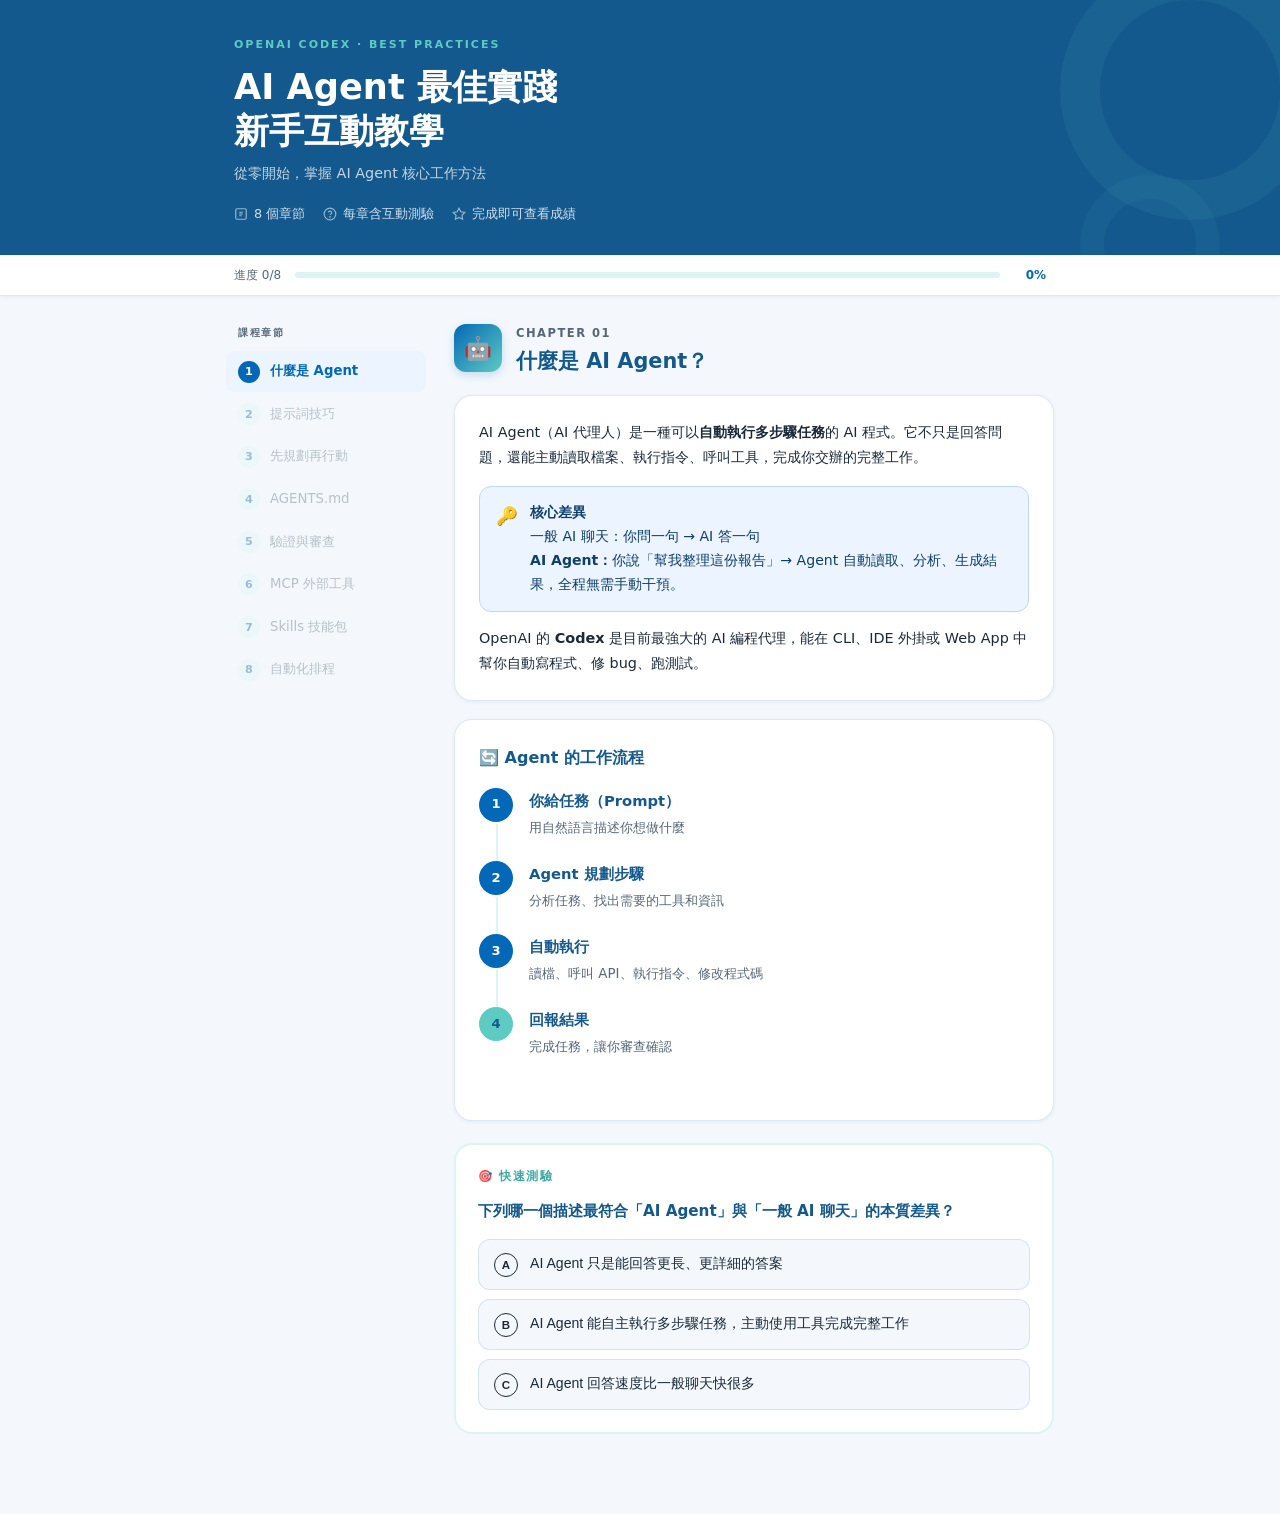
==== commit 8b3ff0ec: "比較2版的UI/UX" ====
--- a/ai_agent_best_practices/ai_agent_best_practices.html
+++ b/ai_agent_best_practices/ai_agent_best_practices.html
@@ -3,755 +3,1151 @@
 <head>
 <meta charset="UTF-8">
 <meta name="viewport" content="width=device-width, initial-scale=1.0">
-<title>AI Agent 最佳實踐 — 新手互動教學</title>
+<title>AI Agent 最佳實踐 — 互動教學</title>
 <style>
-  :root {
-    --navy:   #14598D;
-    --blue:   #0268B7;
-    --mint:   #5ECBC3;
-    --mint-lt:#B8EDE9;
-    --bg:     #F0F8FF;
-    --white:  #FFFFFF;
-    --text:   #1A2A3A;
-    --muted:  #5A7A90;
-    --warn:   #E8943A;
-    --success:#27AE6E;
-    --error:  #D64045;
-    --card-shadow: 0 4px 18px rgba(2,104,183,0.10);
-    --radius: 14px;
-  }
-
-  *, *::before, *::after { box-sizing: border-box; margin: 0; padding: 0; }
-
-  body {
-    font-family: 'Microsoft JhengHei', '微軟正黑體', 'Noto Sans TC', sans-serif;
-    background: var(--bg);
-    color: var(--text);
-    min-height: 100vh;
-  }
-
-  /* ── HEADER ── */
-  header {
-    background: linear-gradient(135deg, var(--navy) 0%, var(--blue) 60%, var(--mint) 100%);
-    color: var(--white);
-    padding: 36px 24px 28px;
-    text-align: center;
-    position: relative;
-    overflow: hidden;
-  }
-  header::before {
-    content: '';
-    position: absolute; inset: 0;
-    background: url("data:image/svg+xml,%3Csvg width='60' height='60' viewBox='0 0 60 60' xmlns='http://www.w3.org/2000/svg'%3E%3Ccircle cx='30' cy='30' r='1.5' fill='rgba(255,255,255,0.08)'/%3E%3C/svg%3E") repeat;
-  }
-  header h1 { font-size: clamp(1.5rem, 4vw, 2.4rem); font-weight: 700; position: relative; letter-spacing: 1px; }
-  header p  { font-size: .95rem; opacity:.85; margin-top:8px; position: relative; }
-  .badge-row { display:flex; gap:10px; justify-content:center; margin-top:14px; flex-wrap:wrap; position:relative; }
-  .badge { background:rgba(255,255,255,.18); border:1px solid rgba(255,255,255,.35); border-radius:20px; padding:4px 14px; font-size:.78rem; }
-
-  /* ── PROGRESS BAR ── */
-  #progress-wrap { background:var(--white); padding:14px 20px; border-bottom:2px solid var(--mint-lt); position:sticky; top:0; z-index:100; box-shadow: 0 2px 10px rgba(0,0,0,.06); }
-  .prog-label { font-size:.8rem; color:var(--muted); margin-bottom:6px; display:flex; justify-content:space-between; }
-  .prog-bar-bg { background:var(--mint-lt); border-radius:10px; height:10px; }
-  .prog-bar-fill { background: linear-gradient(90deg, var(--blue), var(--mint)); border-radius:10px; height:10px; transition:width .5s ease; width:0%; }
-
-  /* ── LAYOUT ── */
-  .container { max-width:820px; margin:0 auto; padding:28px 16px 60px; }
-
-  /* ── CHAPTER NAV ── */
-  .chapter-nav { display:flex; gap:8px; flex-wrap:wrap; margin-bottom:28px; }
-  .chapter-btn {
-    padding:8px 16px; border-radius:20px; font-size:.82rem; font-weight:600; cursor:pointer;
-    border:2px solid var(--mint-lt); background:var(--white); color:var(--muted);
-    transition:all .25s; display:flex; align-items:center; gap:6px;
-  }
-  .chapter-btn.active   { background:var(--blue); border-color:var(--blue); color:var(--white); }
-  .chapter-btn.done     { background:var(--mint-lt); border-color:var(--mint); color:var(--navy); }
-  .chapter-btn.locked   { opacity:.45; cursor:not-allowed; }
-  .chapter-btn .dot { width:8px; height:8px; border-radius:50%; background:currentColor; }
-
-  /* ── CHAPTER PANEL ── */
-  .chapter { display:none; animation: fadeUp .35s ease; }
-  .chapter.active { display:block; }
-  @keyframes fadeUp { from{opacity:0;transform:translateY(14px)} to{opacity:1;transform:translateY(0)} }
-
-  /* ── CARD ── */
-  .card {
-    background:var(--white); border-radius:var(--radius); padding:28px 26px;
-    box-shadow:var(--card-shadow); margin-bottom:22px;
-    border-left: 5px solid var(--blue);
-  }
-  .card.mint-accent { border-left-color: var(--mint); }
-  .card.warn-accent { border-left-color: var(--warn); }
-
-  .card h2 { font-size:1.2rem; color:var(--navy); margin-bottom:10px; display:flex; align-items:center; gap:10px; }
-  .card h2 .icon { font-size:1.4rem; }
-  .card p, .card li { font-size:.92rem; line-height:1.75; color:var(--text); }
-  .card ul, .card ol { padding-left:20px; margin-top:8px; }
-  .card li { margin-bottom:6px; }
-
-  /* concept box */
-  .concept-box {
-    background: linear-gradient(135deg, #EBF6FF, #E4FAF8);
-    border:1px solid var(--mint-lt); border-radius:10px; padding:16px 18px; margin:14px 0;
-  }
-  .concept-box strong { color: var(--navy); }
-
-  /* code-style highlight */
-  code {
-    background:#EEF6FF; border:1px solid #C4E0F7; border-radius:5px;
-    padding:2px 7px; font-family:'Courier New', monospace; font-size:.85rem; color:var(--blue);
-  }
-
-  /* tip box */
-  .tip {
-    background:#FFF8EE; border:1px solid #F5D8A8; border-radius:10px;
-    padding:12px 16px; margin:14px 0; font-size:.88rem;
-    display:flex; gap:10px; align-items:flex-start;
-  }
-  .tip .tip-icon { font-size:1.2rem; flex-shrink:0; }
-
-  /* ── QUIZ ── */
-  .quiz-section { margin-top:24px; }
-  .quiz-section h3 { font-size:1rem; color:var(--navy); margin-bottom:14px; display:flex; align-items:center; gap:8px; }
-  .quiz-q { background:var(--white); border:2px solid var(--mint-lt); border-radius:12px; padding:20px; margin-bottom:16px; }
-  .quiz-q p { font-size:.92rem; font-weight:600; margin-bottom:14px; line-height:1.6; }
-  .options { display:grid; gap:9px; }
-  .option-btn {
-    text-align:left; padding:11px 16px; border-radius:9px; border:2px solid #D4E8F5;
-    background:var(--bg); cursor:pointer; font-size:.88rem; transition:all .2s;
-    color:var(--text); display:flex; align-items:center; gap:10px;
-  }
-  .option-btn:hover:not(:disabled) { border-color:var(--blue); background:#EBF6FF; }
-  .option-btn.correct  { border-color:var(--success); background:#EDFAF3; color:#145A34; font-weight:600; }
-  .option-btn.wrong    { border-color:var(--error);   background:#FDEAEA; color:#7A1010; }
-  .option-btn:disabled { cursor:default; }
-  .option-btn .opt-marker { width:22px; height:22px; border-radius:50%; border:2px solid currentColor; display:inline-flex; align-items:center; justify-content:center; font-size:.75rem; font-weight:700; flex-shrink:0; }
-  .feedback-msg { font-size:.85rem; margin-top:10px; padding:10px 14px; border-radius:8px; display:none; }
-  .feedback-msg.show { display:block; }
-  .feedback-msg.ok  { background:#EDFAF3; color:#145A34; border:1px solid #A3E4C2; }
-  .feedback-msg.err { background:#FDEAEA; color:#7A1010; border:1px solid #F3AAAA; }
-
-  /* ── NEXT BTN ── */
-  .next-btn {
-    display:none; width:100%; padding:14px; border-radius:10px; border:none;
-    background: linear-gradient(90deg, var(--blue), var(--mint));
-    color:var(--white); font-size:1rem; font-weight:700; cursor:pointer;
-    margin-top:20px; letter-spacing:.5px; transition:opacity .2s; box-shadow:0 4px 14px rgba(2,104,183,.25);
-  }
-  .next-btn:hover { opacity:.88; }
-  .next-btn.visible { display:block; }
-
-  /* ── SUMMARY ── */
-  #summary { text-align:center; padding:20px 0; }
-  #summary .trophy { font-size:5rem; margin-bottom:10px; }
-  #summary h2 { font-size:1.6rem; color:var(--navy); margin-bottom:8px; }
-  #summary p  { color:var(--muted); font-size:.95rem; }
-  .score-ring { width:120px; height:120px; margin:22px auto; position:relative; }
-  .score-ring svg { transform: rotate(-90deg); }
-  .score-ring .ring-bg   { fill:none; stroke:var(--mint-lt); stroke-width:10; }
-  .score-ring .ring-fill { fill:none; stroke:var(--mint);    stroke-width:10; stroke-linecap:round; stroke-dasharray:301.6; stroke-dashoffset:301.6; transition:stroke-dashoffset 1s ease; }
-  .score-ring .ring-text { position:absolute; inset:0; display:flex; align-items:center; justify-content:center; font-size:1.3rem; font-weight:700; color:var(--navy); }
-  .checklist { text-align:left; max-width:420px; margin:18px auto; }
-  .checklist li { list-style:none; padding:8px 0; border-bottom:1px solid var(--mint-lt); font-size:.9rem; display:flex; gap:10px; align-items:center; }
-  .checklist li::before { content:'✓'; color:var(--mint); font-weight:700; }
-  .restart-btn { margin-top:22px; padding:12px 32px; border-radius:10px; border:2px solid var(--blue); background:transparent; color:var(--blue); font-size:.95rem; font-weight:600; cursor:pointer; transition:all .2s; }
-  .restart-btn:hover { background:var(--blue); color:var(--white); }
-
-  /* ── STEPMAP ── */
-  .stepmap { display:flex; flex-direction:column; gap:0; margin:16px 0; }
-  .step-item { display:flex; gap:16px; align-items:flex-start; padding-bottom:20px; position:relative; }
-  .step-item:not(:last-child)::before { content:''; position:absolute; left:18px; top:40px; width:2px; height:calc(100% - 20px); background:var(--mint-lt); }
-  .step-circle { width:36px; height:36px; border-radius:50%; background:var(--blue); color:var(--white); font-weight:700; font-size:.9rem; display:flex; align-items:center; justify-content:center; flex-shrink:0; }
-  .step-body strong { color:var(--navy); font-size:.95rem; }
-  .step-body p { font-size:.85rem; color:var(--muted); margin-top:4px; line-height:1.6; }
-
-  /* ── DRAG DROP ── */
-  .drag-area { border:2px dashed var(--mint); border-radius:12px; padding:18px; min-height:60px; background:#F7FFFE; margin:10px 0; }
-  .drag-area.over { background:var(--mint-lt); }
-  .drag-tag {
-    display:inline-block; padding:7px 14px; border-radius:20px; background:var(--white); border:2px solid var(--mint);
-    font-size:.83rem; cursor:grab; margin:5px; color:var(--navy); font-weight:600; user-select:none;
-    transition: box-shadow .15s;
-  }
-  .drag-tag:active { cursor:grabbing; }
-  .drag-tag.placed { opacity:.4; pointer-events:none; }
-  .drop-zone { border:2px dashed #CBD9E8; border-radius:8px; min-height:42px; padding:6px; margin-top:8px; background:#F8FBFF; }
-  .drop-zone.has-item { border-color:var(--mint); background:var(--mint-lt); }
-  .drop-label { font-size:.78rem; color:var(--muted); margin-bottom:4px; }
-
-  /* ── RESPONSIVE ── */
-  @media(max-width:540px) {
-    .card { padding:20px 16px; }
-    header h1 { font-size:1.4rem; }
-    .chapter-btn { font-size:.75rem; padding:6px 12px; }
-  }
+/* ── Design Tokens ── */
+:root {
+  --navy:    #14598D;
+  --blue:    #0268B7;
+  --blue-dk: #014F8C;
+  --mint:    #5ECBC3;
+  --mint-lt: #DCF5F3;
+  --mint-dk: #3BA9A2;
+  --bg:      #F4F8FC;
+  --surface: #FFFFFF;
+  --text:    #1A2A3A;
+  --muted:   #556879;
+  --border:  rgba(2,104,183,.14);
+  --success: #1E9E6B;
+  --success-bg: #E7F8F1;
+  --error:   #C83C3C;
+  --error-bg:#FDEAEA;
+  --warn:    #B86A10;
+  --warn-bg: #FEF3E2;
+  --r-sm: 8px;
+  --r-md: 12px;
+  --r-lg: 18px;
+  --shadow-sm: 0 1px 4px rgba(0,0,0,.06);
+  --shadow-md: 0 4px 16px rgba(2,104,183,.10);
+}
+
+*, *::before, *::after { box-sizing: border-box; margin: 0; padding: 0; }
+
+body {
+  font-family: 'Microsoft JhengHei', 'Noto Sans TC', system-ui, sans-serif;
+  background: var(--bg);
+  color: var(--text);
+  min-height: 100vh;
+  font-size: 15px;
+  line-height: 1.7;
+}
+
+/* ══ HEADER ══ */
+.site-header {
+  background: var(--navy);
+  color: #fff;
+  padding: 0;
+  position: relative;
+  overflow: hidden;
+}
+.header-inner {
+  max-width: 860px;
+  margin: 0 auto;
+  padding: 36px 24px 30px;
+  position: relative;
+  z-index: 1;
+}
+.header-eyebrow {
+  font-size: 11px;
+  font-weight: 600;
+  letter-spacing: 2px;
+  text-transform: uppercase;
+  color: var(--mint);
+  margin-bottom: 10px;
+}
+.header-title { font-size: clamp(1.5rem, 4vw, 2.2rem); font-weight: 700; line-height: 1.25; }
+.header-sub   { font-size: .9rem; opacity: .75; margin-top: 8px; }
+.header-meta  { display: flex; gap: 18px; margin-top: 18px; flex-wrap: wrap; }
+.header-meta-item { display: flex; align-items: center; gap: 6px; font-size: .8rem; opacity: .8; }
+.header-meta-item svg { width:14px; height:14px; opacity:.7; }
+/* Geometric accent */
+.header-accent {
+  position: absolute; right: -40px; top: -40px;
+  width: 260px; height: 260px;
+  border-radius: 50%;
+  border: 40px solid rgba(94,203,195,.08);
+  pointer-events: none;
+}
+.header-accent2 {
+  position: absolute; right: 60px; bottom: -60px;
+  width: 140px; height: 140px;
+  border-radius: 50%;
+  border: 24px solid rgba(94,203,195,.06);
+  pointer-events: none;
+}
+
+/* ══ STICKY PROGRESS ══ */
+#sticky-bar {
+  background: var(--surface);
+  border-bottom: 1px solid var(--border);
+  position: sticky;
+  top: 0; z-index: 200;
+  box-shadow: var(--shadow-sm);
+}
+.sticky-inner {
+  max-width: 860px; margin: 0 auto;
+  padding: 10px 24px;
+  display: flex; align-items: center; gap: 14px;
+}
+.prog-label { font-size: .75rem; color: var(--muted); white-space: nowrap; }
+.prog-track { flex: 1; height: 6px; background: var(--mint-lt); border-radius: 4px; overflow: hidden; }
+.prog-fill  { height: 100%; background: linear-gradient(90deg, var(--blue), var(--mint)); border-radius: 4px; transition: width .6s cubic-bezier(.4,0,.2,1); width: 0%; }
+.prog-pct   { font-size: .75rem; font-weight: 700; color: var(--blue); min-width: 32px; text-align: right; }
+
+/* ══ CHAPTER SIDEBAR + CONTENT ══ */
+.layout {
+  max-width: 860px;
+  margin: 0 auto;
+  padding: 28px 16px 80px;
+  display: grid;
+  grid-template-columns: 200px 1fr;
+  gap: 28px;
+  align-items: start;
+}
+@media(max-width:680px) {
+  .layout { grid-template-columns: 1fr; }
+  .sidebar { display: none; }
+  .mobile-nav-wrap { display: block; }
+}
+
+/* ── Sidebar ── */
+.sidebar {
+  position: sticky;
+  top: 70px;
+}
+.sidebar-label {
+  font-size: 10px; font-weight: 700; letter-spacing: 1.5px;
+  text-transform: uppercase; color: var(--muted);
+  margin-bottom: 10px; padding-left: 12px;
+}
+.nav-list { list-style: none; }
+.nav-item {
+  display: flex; align-items: center; gap: 10px;
+  padding: 9px 12px; border-radius: var(--r-sm);
+  cursor: pointer; transition: all .18s;
+  font-size: .83rem; color: var(--muted);
+  margin-bottom: 2px; position: relative;
+}
+.nav-item:hover:not(.locked) { background: var(--mint-lt); color: var(--navy); }
+.nav-item.active { background: #EBF4FF; color: var(--blue); font-weight: 600; }
+.nav-item.done   { color: var(--navy); }
+.nav-item.locked { opacity: .38; cursor: default; }
+.nav-num {
+  width: 22px; height: 22px; border-radius: 50%;
+  display: flex; align-items: center; justify-content: center;
+  font-size: .7rem; font-weight: 700; flex-shrink: 0;
+  background: var(--mint-lt); color: var(--navy);
+}
+.nav-item.active .nav-num { background: var(--blue); color: #fff; }
+.nav-item.done .nav-num   { background: var(--mint); color: var(--navy); }
+.nav-item.done .nav-num::after { content: '✓'; }
+.nav-item.done .nav-num-n { display: none; }
+
+/* ── Mobile chapter strip ── */
+.mobile-nav-wrap { display: none; margin-bottom: 18px; overflow-x: auto; }
+.mobile-nav { display: flex; gap: 8px; padding-bottom: 4px; }
+.mob-btn {
+  white-space: nowrap; padding: 7px 14px; border-radius: 20px;
+  border: 1.5px solid var(--border); background: var(--surface);
+  font-size: .78rem; color: var(--muted); cursor: pointer; transition: all .18s;
+}
+.mob-btn.active { background: var(--blue); border-color: var(--blue); color: #fff; font-weight: 600; }
+.mob-btn.done   { border-color: var(--mint); color: var(--navy); }
+.mob-btn.locked { opacity: .35; pointer-events: none; }
+
+/* ══ CHAPTER PANELS ══ */
+.chapter { display: none; }
+.chapter.active { display: block; animation: fadeUp .3s ease; }
+@keyframes fadeUp { from{opacity:0;transform:translateY(12px)} to{opacity:1;transform:translateY(0)} }
+
+/* Chapter header */
+.ch-header {
+  display: flex; align-items: flex-start; gap: 14px;
+  margin-bottom: 20px;
+}
+.ch-icon {
+  width: 48px; height: 48px; border-radius: var(--r-md);
+  background: linear-gradient(135deg, var(--blue), var(--mint));
+  display: flex; align-items: center; justify-content: center;
+  font-size: 1.4rem; flex-shrink: 0;
+  box-shadow: 0 3px 10px rgba(2,104,183,.2);
+}
+.ch-title-group {}
+.ch-eyebrow { font-size: .72rem; font-weight: 700; letter-spacing: 1.5px; text-transform: uppercase; color: var(--muted); margin-bottom: 4px; }
+.ch-title { font-size: 1.3rem; font-weight: 700; color: var(--navy); line-height: 1.3; }
+
+/* ── Cards ── */
+.card {
+  background: var(--surface);
+  border: 1px solid var(--border);
+  border-radius: var(--r-lg);
+  padding: 24px;
+  margin-bottom: 18px;
+  box-shadow: var(--shadow-sm);
+}
+.card + .card { }
+
+.card h3 {
+  font-size: 1rem; font-weight: 700; color: var(--navy);
+  margin-bottom: 12px; display: flex; align-items: center; gap: 8px;
+}
+.card p { color: var(--text); line-height: 1.75; font-size: .9rem; }
+.card p + p { margin-top: 10px; }
+.card ul, .card ol { padding-left: 18px; margin-top: 10px; font-size: .9rem; }
+.card li { margin-bottom: 7px; line-height: 1.65; }
+.card li strong { color: var(--navy); }
+
+/* Callout variants */
+.callout {
+  border-radius: var(--r-md);
+  padding: 14px 16px;
+  margin: 14px 0;
+  font-size: .88rem;
+  line-height: 1.7;
+  display: flex; gap: 12px; align-items: flex-start;
+}
+.callout-icon { font-size: 1.1rem; flex-shrink: 0; margin-top: 1px; }
+.callout.info  { background: #EBF4FF; border: 1px solid #BCD9F5; color: #0E3E6E; }
+.callout.tip   { background: var(--warn-bg); border: 1px solid #F9D49E; color: #7A4506; }
+.callout.mint  { background: var(--mint-lt); border: 1px solid #A8E5E1; color: #1A4F4C; }
+.callout.warn  { background: var(--warn-bg); border: 1px solid #F5CC8A; color: var(--warn); }
+.callout strong { color: inherit; font-weight: 700; }
+
+/* Inline code */
+code {
+  font-family: 'Courier New', monospace;
+  font-size: .82rem;
+  background: #EEF4FF;
+  border: 1px solid #C4D8F0;
+  border-radius: 5px;
+  padding: 1px 6px;
+  color: var(--blue);
+}
+
+/* Comparison block */
+.compare-grid { display: grid; grid-template-columns: 1fr 1fr; gap: 12px; margin: 14px 0; }
+@media(max-width:480px){ .compare-grid { grid-template-columns: 1fr; } }
+.compare-block { border-radius: var(--r-md); padding: 14px 16px; font-size: .85rem; line-height: 1.7; }
+.compare-block.bad  { background: var(--error-bg); border: 1px solid #F3AAAA; }
+.compare-block.good { background: var(--success-bg); border: 1px solid #9AE0BF; }
+.compare-label { font-size: .72rem; font-weight: 700; text-transform: uppercase; letter-spacing: 1px; margin-bottom: 8px; }
+.bad  .compare-label { color: var(--error); }
+.good .compare-label { color: var(--success); }
+.compare-block strong { color: inherit; font-weight: 700; }
+
+/* Step timeline */
+.steps { margin: 16px 0; display: flex; flex-direction: column; gap: 0; }
+.step  { display: flex; gap: 16px; padding-bottom: 22px; position: relative; }
+.step:not(:last-child)::before {
+  content: ''; position: absolute; left: 17px; top: 36px;
+  width: 2px; height: calc(100% - 16px); background: var(--mint-lt);
+}
+.step-num {
+  width: 34px; height: 34px; border-radius: 50%;
+  display: flex; align-items: center; justify-content: center;
+  font-size: .82rem; font-weight: 700; flex-shrink: 0;
+  background: var(--blue); color: #fff;
+}
+.step-num.warn  { background: var(--warn); }
+.step-num.mint  { background: var(--mint); color: var(--navy); }
+.step-body strong { font-size: .92rem; color: var(--navy); display: block; margin-bottom: 4px; }
+.step-body p { font-size: .84rem; color: var(--muted); line-height: 1.65; }
+
+/* Prompt 4-element grid */
+.prompt-grid { display: grid; grid-template-columns: 1fr 1fr; gap: 10px; margin: 14px 0; }
+@media(max-width:480px){ .prompt-grid { grid-template-columns: 1fr; } }
+.prompt-elem {
+  border: 1.5px solid var(--border);
+  border-radius: var(--r-md); padding: 14px 15px;
+  background: var(--bg);
+  transition: border-color .18s;
+}
+.prompt-elem:hover { border-color: var(--mint); }
+.prompt-elem-icon { font-size: 1.2rem; margin-bottom: 6px; }
+.prompt-elem-label { font-size: .72rem; font-weight: 700; text-transform: uppercase; letter-spacing: 1px; color: var(--muted); margin-bottom: 4px; }
+.prompt-elem-title { font-size: .92rem; font-weight: 700; color: var(--navy); margin-bottom: 4px; }
+.prompt-elem-desc { font-size: .8rem; color: var(--muted); line-height: 1.6; }
+
+/* Levels table */
+.level-row { display: flex; gap: 10px; align-items: center; padding: 9px 0; border-bottom: 1px solid var(--border); font-size: .88rem; }
+.level-row:last-child { border-bottom: none; }
+.level-badge {
+  padding: 3px 10px; border-radius: 12px; font-size: .72rem; font-weight: 700;
+  min-width: 70px; text-align: center; flex-shrink: 0;
+}
+.level-badge.low  { background:#E8F5E9; color:#2E7D32; }
+.level-badge.mid  { background:#FFF3E0; color:#E65100; }
+.level-badge.high { background:#F3E5F5; color:#6A1B9A; }
+
+/* ══ QUIZ ══ */
+.quiz-card {
+  background: var(--surface);
+  border: 2px solid var(--mint-lt);
+  border-radius: var(--r-lg);
+  padding: 22px;
+  margin-top: 22px;
+}
+.quiz-label {
+  font-size: .72rem; font-weight: 700; letter-spacing: 1.5px;
+  text-transform: uppercase; color: var(--mint-dk);
+  margin-bottom: 12px; display: flex; align-items: center; gap: 6px;
+}
+.quiz-q { font-size: .95rem; font-weight: 600; color: var(--navy); margin-bottom: 16px; line-height: 1.6; }
+.options { display: flex; flex-direction: column; gap: 9px; }
+.opt {
+  display: flex; align-items: flex-start; gap: 12px;
+  padding: 12px 15px; border-radius: var(--r-md);
+  border: 1.5px solid var(--border); background: var(--bg);
+  cursor: pointer; text-align: left; font-size: .88rem;
+  line-height: 1.6; color: var(--text);
+  transition: border-color .18s, background .18s;
+  width: 100%;
+}
+.opt:hover:not(:disabled) { border-color: var(--blue); background: #EBF4FF; }
+.opt:disabled { cursor: default; }
+.opt.correct  { border-color: var(--success); background: var(--success-bg); color: #0C4A28; }
+.opt.wrong    { border-color: var(--error);   background: var(--error-bg);   color: #6B1A1A; }
+.opt-circle {
+  width: 24px; height: 24px; border-radius: 50%;
+  border: 1.5px solid currentColor;
+  display: flex; align-items: center; justify-content: center;
+  font-size: .72rem; font-weight: 700; flex-shrink: 0; margin-top: 1px;
+}
+.opt.correct .opt-circle { background: var(--success); border-color: var(--success); color: #fff; }
+.opt.wrong   .opt-circle { background: var(--error);   border-color: var(--error);   color: #fff; }
+
+/* Feedback */
+.feedback {
+  margin-top: 12px; padding: 12px 15px;
+  border-radius: var(--r-md); font-size: .85rem; line-height: 1.65;
+  display: none;
+}
+.feedback.show { display: block; }
+.feedback.ok  { background: var(--success-bg); border: 1px solid #9AE0BF; color: #0C4A28; }
+.feedback.err { background: var(--error-bg);   border: 1px solid #F3AAAA; color: #6B1A1A; }
+
+/* Try again countdown */
+.retry-bar {
+  height: 3px; border-radius: 2px; background: #F3AAAA;
+  margin-top: 8px; width: 100%; overflow: hidden; display: none;
+}
+.retry-fill { height: 100%; background: var(--error); transition: width 1.8s linear; }
+.retry-bar.show { display: block; }
+
+/* ══ NEXT BUTTON ══ */
+.next-btn {
+  display: none; width: 100%; margin-top: 18px;
+  padding: 14px 20px; border-radius: var(--r-md);
+  border: none; cursor: pointer; font-size: .95rem; font-weight: 700;
+  background: var(--blue); color: #fff;
+  transition: background .18s, transform .12s;
+  letter-spacing: .3px;
+}
+.next-btn:hover  { background: var(--blue-dk); }
+.next-btn:active { transform: scale(.98); }
+.next-btn.show   { display: flex; align-items: center; justify-content: space-between; }
+
+/* ══ SUMMARY ══ */
+.summary-wrap {
+  background: var(--surface); border: 1px solid var(--border);
+  border-radius: var(--r-lg); padding: 36px 28px;
+  text-align: center; box-shadow: var(--shadow-md);
+}
+.trophy-row { font-size: 3.5rem; margin-bottom: 4px; }
+.summary-title { font-size: 1.5rem; font-weight: 700; color: var(--navy); }
+.summary-sub   { color: var(--muted); font-size: .9rem; margin-top: 8px; }
+.score-ring-wrap { position: relative; width: 130px; height: 130px; margin: 24px auto; }
+.score-ring-wrap svg { transform: rotate(-90deg); }
+.ring-bg   { fill: none; stroke: var(--mint-lt); stroke-width: 10; }
+.ring-fill { fill: none; stroke: var(--mint); stroke-width: 10; stroke-linecap: round;
+             stroke-dasharray: 339.3; stroke-dashoffset: 339.3; transition: stroke-dashoffset 1.2s cubic-bezier(.4,0,.2,1); }
+.ring-label { position: absolute; inset: 0; display: flex; flex-direction: column; align-items: center; justify-content: center; }
+.ring-num  { font-size: 1.8rem; font-weight: 700; color: var(--navy); line-height: 1; }
+.ring-sub  { font-size: .72rem; color: var(--muted); margin-top: 2px; }
+.score-msg { font-size: 1rem; font-weight: 700; color: var(--navy); margin-bottom: 6px; }
+.score-sub { font-size: .85rem; color: var(--muted); margin-bottom: 24px; }
+
+.summary-grid {
+  display: grid; grid-template-columns: 1fr 1fr;
+  gap: 10px; text-align: left; max-width: 460px; margin: 0 auto 24px;
+}
+@media(max-width:480px){ .summary-grid { grid-template-columns: 1fr; } }
+.summary-item {
+  display: flex; align-items: center; gap: 10px;
+  padding: 10px 14px; border-radius: var(--r-md);
+  border: 1px solid var(--border); font-size: .84rem;
+}
+.summary-item.pass { background: var(--success-bg); border-color: #9AE0BF; color: #0C4A28; }
+.summary-item.fail { background: var(--bg); color: var(--muted); }
+.si-icon { font-size: .95rem; flex-shrink: 0; }
+
+.skills-box {
+  background: var(--bg); border-radius: var(--r-md);
+  padding: 18px 20px; text-align: left; max-width: 460px;
+  margin: 0 auto 24px; font-size: .85rem;
+}
+.skills-box h4 { color: var(--navy); font-size: .9rem; margin-bottom: 12px; }
+.skills-box ol { padding-left: 18px; line-height: 2.2; color: var(--text); }
+.skills-box li::marker { color: var(--mint-dk); font-weight: 700; }
+
+.restart-btn {
+  padding: 11px 28px; border-radius: var(--r-md);
+  border: 1.5px solid var(--blue); background: transparent;
+  color: var(--blue); font-size: .9rem; font-weight: 700;
+  cursor: pointer; transition: all .18s;
+}
+.restart-btn:hover { background: var(--blue); color: #fff; }
+
+/* ══ RESPONSIVE ══ */
+@media(max-width:680px){
+  .layout { padding: 16px 12px 60px; }
+  .card { padding: 18px 16px; }
+  .quiz-card { padding: 18px 16px; }
+}
 </style>
 </head>
 <body>
 
-<header>
-  <h1>AI Agent 最佳實踐</h1>
-  <p>新手互動教學 · 從零開始掌握 Codex / AI Agent 核心方法</p>
-  <!-- <div class="badge-row">
-    <span class="badge">📚 8 個章節</span>
-    <span class="badge">🎯 互動測驗</span>
-    <span class="badge">🏆 完成獎勵</span>
-    <span class="badge">🦞 繁體中文</span>
-  </div> -->
-</header>
-
-<div id="progress-wrap">
-  <div class="prog-label">
-    <span>學習進度</span>
-    <span id="prog-text">0 / 8 章節完成</span>
-  </div>
-  <div class="prog-bar-bg"><div class="prog-bar-fill" id="prog-fill"></div></div>
-</div>
-
-<div class="container">
-
-  <!-- Chapter Nav -->
-  <div class="chapter-nav" id="chapNav">
-    <button class="chapter-btn active" data-ch="0" onclick="goChapter(0)"><span class="dot"></span>① 什麼是 Agent</button>
-    <button class="chapter-btn locked" data-ch="1" onclick="goChapter(1)"><span class="dot"></span>② 提示詞技巧</button>
-    <button class="chapter-btn locked" data-ch="2" onclick="goChapter(2)"><span class="dot"></span>③ 先規劃再行動</button>
-    <button class="chapter-btn locked" data-ch="3" onclick="goChapter(3)"><span class="dot"></span>④ AGENTS.md</button>
-    <button class="chapter-btn locked" data-ch="4" onclick="goChapter(4)"><span class="dot"></span>⑤ 驗證與審查</button>
-    <button class="chapter-btn locked" data-ch="5" onclick="goChapter(5)"><span class="dot"></span>⑥ MCP 連接外部工具</button>
-    <button class="chapter-btn locked" data-ch="6" onclick="goChapter(6)"><span class="dot"></span>⑦ Skills 技能包</button>
-    <button class="chapter-btn locked" data-ch="7" onclick="goChapter(7)"><span class="dot"></span>⑧ 自動化排程</button>
-  </div>
-
-  <!-- ===================== CH0 ===================== -->
-  <div class="chapter active" id="ch0">
-    <div class="card">
-      <h2><span class="icon">🤖</span>什麼是 AI Agent？</h2>
-      <p>AI Agent（AI 代理人）是一種可以<strong>自動執行多步驟任務</strong>的 AI 程式。它不只是回答問題，還能主動讀取檔案、執行指令、呼叫工具，完成你交辦的完整工作。</p>
-      <div class="concept-box">
-        <strong>🔑 核心概念</strong><br>
-        一般 AI 聊天：你問一句 → AI 答一句<br><br>
-        <strong>AI Agent：</strong>你說「幫我把這份報告整理成投影片」→ Agent 自動讀取報告、分析結構、生成投影片、回報結果，全程自動完成。
-      </div>
-      <p>OpenAI 的 <strong>Codex</strong> 是目前最強大的 AI 編程代理，它能在 CLI（命令列）、IDE 編輯器外掛、或 Web App 中幫你自動寫程式、修 bug、跑測試。</p>
-
-      <div class="stepmap">
-        <div class="step-item">
-          <div class="step-circle">1</div>
-          <div class="step-body"><strong>你給任務（Prompt）</strong><p>用自然語言描述你想做什麼</p></div>
-        </div>
-        <div class="step-item">
-          <div class="step-circle">2</div>
-          <div class="step-body"><strong>Agent 規劃步驟</strong><p>Agent 分析任務、找出需要的工具和資訊</p></div>
-        </div>
-        <div class="step-item">
-          <div class="step-circle">3</div>
-          <div class="step-body"><strong>自動執行</strong><p>讀檔、呼叫 API、執行指令、修改程式碼</p></div>
-        </div>
-        <div class="step-item">
-          <div class="step-circle" style="background:var(--mint)">4</div>
-          <div class="step-body"><strong>回報結果</strong><p>完成任務，讓你審查確認</p></div>
-        </div>
-      </div>
-    </div>
-
-    <div class="quiz-section">
-      <h3>🎯 快速測驗：確認你理解了</h3>
-      <div class="quiz-q" id="q0">
-        <p>下列哪一個描述最符合「AI Agent」與「一般 AI 聊天」的差異？</p>
-        <div class="options">
-          <button class="option-btn" onclick="answerQ(0,0,false,'AI Agent 其實就是更強的 AI 聊天，兩者沒有本質區別喔！關鍵是 Agent 能自主執行多步驟任務。')">
-            <span class="opt-marker">A</span>AI Agent 只是回答更長的答案
-          </button>
-          <button class="option-btn" onclick="answerQ(0,1,true,'✅ 完全正確！Agent 的核心是「自主多步驟執行」，它能主動呼叫工具、讀寫檔案完成完整任務。')">
-            <span class="opt-marker">B</span>AI Agent 能自主執行多步驟任務，主動使用工具完成工作
-          </button>
-          <button class="option-btn" onclick="answerQ(0,2,false,'速度不是核心差異。關鍵在於 Agent 能「主動行動」，不只是回答。')">
-            <span class="opt-marker">C</span>AI Agent 回答速度比一般聊天快很多
-          </button>
-        </div>
-        <div class="feedback-msg" id="fb0"></div>
-      </div>
-    </div>
-    <button class="next-btn" id="next0" onclick="nextChapter(0)">下一章：提示詞技巧 →</button>
-  </div>
-
-  <!-- ===================== CH1 ===================== -->
-  <div class="chapter" id="ch1">
-    <div class="card">
-      <h2><span class="icon">✍️</span>寫出好的提示詞（Prompt）</h2>
-      <p>提示詞不需要完美，但越清楚，Agent 的結果越可靠。OpenAI 建議一個好的 Prompt 包含四個要素：</p>
-
-      <div class="concept-box">
-        <strong>📋 Prompt 四要素</strong>
-        <ul style="margin-top:8px; list-style:none; padding:0;">
-          <li style="padding:7px 0; border-bottom:1px solid #C8EDF0">🎯 <strong>Goal（目標）</strong>：你想改什麼或做什麼？</li>
-          <li style="padding:7px 0; border-bottom:1px solid #C8EDF0">📁 <strong>Context（脈絡）</strong>：哪些檔案、錯誤訊息、範例是相關的？</li>
-          <li style="padding:7px 0; border-bottom:1px solid #C8EDF0">⚙️ <strong>Constraints（限制）</strong>：有哪些規範、架構、安全要求？</li>
-          <li style="padding:7px 0;">✅ <strong>Done When（完成條件）</strong>：什麼狀態叫做「完成」？</li>
-        </ul>
-      </div>
-
-      <p>你也可以根據任務難度調整 Agent 的「推理等級」：</p>
-      <ul>
-        <li><code>Low</code> — 快速、範圍清楚的小任務</li>
-        <li><code>Medium / High</code> — 複雜的修改或 debug</li>
-        <li><code>Extra High</code> — 長時間、需要深度推理的任務</li>
-      </ul>
-
-      <div class="tip">
-        <span class="tip-icon">💡</span>
-        <span>在 Codex App 裡，你可以用<strong>語音輸入</strong>來口述任務，不用打字！這對描述複雜需求特別方便。</span>
-      </div>
-    </div>
-
-    <div class="card mint-accent">
-      <h2><span class="icon">📝</span>Prompt 範例對比</h2>
-      <p style="font-weight:600; color:var(--error)">❌ 不好的 Prompt：</p>
-      <div style="background:#FFF0F0; border-radius:8px; padding:12px; margin:8px 0; font-size:.88rem; border:1px solid #F3AAAA;">幫我修好那個 bug</div>
-      <p style="font-weight:600; color:var(--success); margin-top:14px">✅ 好的 Prompt：</p>
-      <div style="background:#EDFAF3; border-radius:8px; padding:12px; margin:8px 0; font-size:.88rem; border:1px solid #A3E4C2;">
-        <strong>目標：</strong>修正用戶登入失敗的 bug<br>
-        <strong>脈絡：</strong>錯誤出現在 <code>auth/login.py</code> 第 42 行，錯誤訊息為 "KeyError: token"<br>
-        <strong>限制：</strong>不可修改資料庫 schema，需維持 Python 3.9 相容性<br>
-        <strong>完成條件：</strong>所有登入相關的單元測試通過
-      </div>
-    </div>
-
-    <div class="quiz-section">
-      <h3>🎯 快速測驗</h3>
-      <div class="quiz-q" id="q1">
-        <p>一個好的 Prompt 應包含哪四個要素？（按正確順序排列）</p>
-        <div class="options">
-          <button class="option-btn" onclick="answerQ(1,0,false,'這些是寫程式用的工具，不是 Prompt 要素。正確的四要素是：目標、脈絡、限制、完成條件。')">
-            <span class="opt-marker">A</span>函數名稱、變數宣告、回傳值、錯誤處理
-          </button>
-          <button class="option-btn" onclick="answerQ(1,1,true,'✅ 完美！Goal + Context + Constraints + Done When 就是 OpenAI 官方建議的 Prompt 四要素。')">
-            <span class="opt-marker">B</span>目標（Goal）、脈絡（Context）、限制（Constraints）、完成條件（Done When）
-          </button>
-          <button class="option-btn" onclick="answerQ(1,2,false,'這些是專案管理的要素，不是 Prompt 的四要素喔！')">
-            <span class="opt-marker">C</span>時程、成本、品質、範圍
-          </button>
-        </div>
-        <div class="feedback-msg" id="fb1"></div>
-      </div>
-    </div>
-    <button class="next-btn" id="next1" onclick="nextChapter(1)">下一章：先規劃再行動 →</button>
-  </div>
-
-  <!-- ===================== CH2 ===================== -->
-  <div class="chapter" id="ch2">
-    <div class="card">
-      <h2><span class="icon">🗺️</span>先規劃，再行動（Plan First）</h2>
-      <p>面對複雜或模糊的任務，<strong>不要急著讓 Agent 直接開始做</strong>，而是先讓它「規劃」再「執行」。這樣可以大幅降低走錯方向的風險。</p>
-
-      <div class="concept-box">
-        <strong>🔑 為什麼要先規劃？</strong><br>
-        想像你要蓋一棟房子，你不會直接叫工人開始動工，而是先看設計圖、確認需求、再拿到施工許可。AI Agent 也一樣 — 複雜任務需要先形成計畫。
-      </div>
-
-      <p>OpenAI 提供三種規劃方式：</p>
-
-      <div class="stepmap">
-        <div class="step-item">
-          <div class="step-circle" style="background:var(--warn)">1</div>
-          <div class="step-body">
-            <strong>Plan Mode（規劃模式）</strong>
-            <p>最簡單的方式。輸入 <code>/plan</code> 或按 <code>Shift+Tab</code>，Agent 會先提問、整理計畫，再開始寫程式。</p>
-          </div>
-        </div>
-        <div class="step-item">
-          <div class="step-circle" style="background:var(--warn)">2</div>
-          <div class="step-body">
-            <strong>請 Agent 先採訪你</strong>
-            <p>告訴 Agent：「請先問我問題，挑戰我的假設，把模糊的想法變成清楚的需求，再開始寫程式。」</p>
-          </div>
-        </div>
-        <div class="step-item">
-          <div class="step-circle" style="background:var(--mint); color:var(--navy)">3</div>
-          <div class="step-body">
-            <strong>PLANS.md 執行計畫模板</strong>
-            <p>進階用法：建立一份 PLANS.md 文件，定義多步驟任務的標準執行流程。</p>
-          </div>
-        </div>
-      </div>
-
-      <div class="tip">
-        <span class="tip-icon">⚠️</span>
-        <span><strong>新手常犯的錯誤：</strong>跳過規劃步驟，直接叫 Agent 執行複雜任務。結果是 Agent 完成了很多工作，但方向是錯的，你要花更多時間修正。</span>
-      </div>
-    </div>
-
-    <div class="quiz-section">
-      <h3>🎯 快速測驗</h3>
-      <div class="quiz-q" id="q2">
-        <p>當你要請 AI Agent 完成一個「複雜、模糊的任務」時，最佳做法是什麼？</p>
-        <div class="options">
-          <button class="option-btn" onclick="answerQ(2,0,false,'直接執行可能走錯方向，後來要修正更耗時。複雜任務建議先規劃。')">
-            <span class="opt-marker">A</span>直接給任務讓 Agent 開始執行，反正可以事後修正
-          </button>
-          <button class="option-btn" onclick="answerQ(2,1,false,'一直給更多指令反而會讓 Agent 混亂。規劃比填充資訊更重要。')">
-            <span class="opt-marker">B</span>一次給越多細節越好，讓 Agent 沒有疑問
-          </button>
-          <button class="option-btn" onclick="answerQ(2,2,true,'✅ 正確！使用 /plan 或請 Agent 先規劃，確認方向再執行，可以大幅減少返工。')">
-            <span class="opt-marker">C</span>使用 /plan 模式，讓 Agent 先規劃、確認方向，再開始執行
-          </button>
-        </div>
-        <div class="feedback-msg" id="fb2"></div>
-      </div>
-    </div>
-    <button class="next-btn" id="next2" onclick="nextChapter(2)">下一章：AGENTS.md →</button>
-  </div>
-
-  <!-- ===================== CH3 ===================== -->
-  <div class="chapter" id="ch3">
-    <div class="card">
-      <h2><span class="icon">📄</span>AGENTS.md — Agent 的說明書</h2>
-      <p><code>AGENTS.md</code> 就像是你給 Agent 的「工作手冊」，讓它每次開始工作時都能自動讀取你的期望與規範，不需要每次重複說明。</p>
-
-      <div class="concept-box">
-        <strong>🔑 生活比喻</strong><br>
-        想像你請了一位新工讀生。你可以每天當面交代他規則，也可以給他一本「公司員工手冊」讓他自行閱讀。<code>AGENTS.md</code> 就是那本手冊 — 一次寫好，Agent 每次都會遵守。
-      </div>
-
-      <p>一份好的 AGENTS.md 通常包含：</p>
-      <ul>
-        <li>📁 <strong>專案結構</strong>：重要資料夾和檔案的說明</li>
-        <li>🚀 <strong>如何執行專案</strong>：啟動、測試、建置的指令</li>
-        <li>📏 <strong>程式規範</strong>：命名慣例、程式風格</li>
-        <li>🚫 <strong>禁止事項</strong>：什麼事 Agent 不可以做</li>
-        <li>✅ <strong>完成定義</strong>：什麼叫做一個任務「完成了」</li>
-      </ul>
-
-      <div class="tip">
-        <span class="tip-icon">⚡</span>
-        <span>使用 CLI 指令 <code>/init</code> 可以快速建立一份基礎 AGENTS.md。建立後再根據你的實際需求修改。</span>
-      </div>
-
-      <p style="margin-top:14px">AGENTS.md 可以放在多個層級：</p>
-      <ul>
-        <li><code>~/.codex/AGENTS.md</code> — 你的個人預設（所有專案都適用）</li>
-        <li>專案根目錄 — 整個專案的規範</li>
-        <li>子資料夾 — 局部的特殊規則（優先度最高）</li>
-      </ul>
-    </div>
-
-    <div class="quiz-section">
-      <h3>🎯 快速測驗</h3>
-      <div class="quiz-q" id="q3">
-        <p>關於 AGENTS.md，以下哪個說法是正確的？</p>
-        <div class="options">
-          <button class="option-btn" onclick="answerQ(3,0,false,'AGENTS.md 不是程式碼，它是給 Agent 讀取的說明文件，讓 Agent 了解如何在這個專案工作。')">
-            <span class="opt-marker">A</span>AGENTS.md 是一種程式語言，需要特殊語法才能讓 Agent 理解
-          </button>
-          <button class="option-btn" onclick="answerQ(3,1,false,'AGENTS.md 會自動載入到 Agent 的脈絡中，不需要每次手動貼上。')">
-            <span class="opt-marker">B</span>每次使用 Agent 都需要手動把 AGENTS.md 的內容複製貼上到 Prompt
-          </button>
-          <button class="option-btn" onclick="answerQ(3,2,true,'✅ 正確！AGENTS.md 會自動載入，且可以放在不同層級，越接近當前目錄的檔案優先度越高。')">
-            <span class="opt-marker">C</span>AGENTS.md 自動載入到 Agent 脈絡，可放在不同層級，越局部的規則優先度越高
-          </button>
-        </div>
-        <div class="feedback-msg" id="fb3"></div>
-      </div>
-    </div>
-    <button class="next-btn" id="next3" onclick="nextChapter(3)">下一章：驗證與審查 →</button>
-  </div>
-
-  <!-- ===================== CH4 ===================== -->
-  <div class="chapter" id="ch4">
-    <div class="card">
-      <h2><span class="icon">🔍</span>驗證與審查 — 不要盲目接受</h2>
-      <p>Agent 產出程式碼只是開始，<strong>要求它自我驗證和審查</strong>才是完整的流程。一個好的 AI Agent 工作流程不只是「產生程式碼」，還包括：</p>
-
-      <div class="concept-box">
-        <strong>完整的 Agent 工作迴圈</strong><br><br>
-        <div style="display:flex; align-items:center; gap:8px; flex-wrap:wrap; font-size:.88rem;">
-          <span style="background:var(--blue); color:#fff; border-radius:6px; padding:4px 10px;">撰寫程式碼</span>
-          <span>→</span>
-          <span style="background:var(--mint); color:var(--navy); border-radius:6px; padding:4px 10px;">撰寫 / 更新測試</span>
-          <span>→</span>
-          <span style="background:var(--navy); color:#fff; border-radius:6px; padding:4px 10px;">執行測試</span>
-          <span>→</span>
-          <span style="background:var(--warn); color:#fff; border-radius:6px; padding:4px 10px;">程式碼審查</span>
-          <span>→</span>
-          <span style="background:var(--success); color:#fff; border-radius:6px; padding:4px 10px;">確認完成</span>
-        </div>
-      </div>
-
-      <p style="margin-top:14px">你可以在 <strong>AGENTS.md</strong> 或 Prompt 中指定 Agent 必須：</p>
-      <ul>
-        <li>✅ 為修改的功能撰寫或更新測試</li>
-        <li>✅ 執行完整的測試套件</li>
-        <li>✅ 通過 lint、型別檢查、格式化</li>
-        <li>✅ 最終行為符合任務要求</li>
-        <li>✅ 審查 diff，找出可能的 bug 或回歸問題</li>
-      </ul>
-
-      <div class="tip">
-        <span class="tip-icon">🛠️</span>
-        <span>在 Codex App 使用 <code>/review</code> 指令，可以讓 Agent 審查程式碼變更 — 可以針對 PR、未提交的修改，或特定 commit 進行審查。</span>
-      </div>
-
-      <div class="tip">
-        <span class="tip-icon">🏢</span>
-        <span>OpenAI 內部所有的 PR（Pull Request）都由 Codex 進行 100% 的程式碼審查！你也可以在 GitHub 整合中啟用這個功能。</span>
-      </div>
-    </div>
-
-    <div class="quiz-section">
-      <h3>🎯 快速測驗</h3>
-      <div class="quiz-q" id="q4">
-        <p>Agent 完成程式碼修改後，下一步最應該做什麼？</p>
-        <div class="options">
-          <button class="option-btn" onclick="answerQ(4,0,false,'直接部署太冒險了！應該先驗證、測試，確保程式碼品質。')">
-            <span class="opt-marker">A</span>直接部署到正式環境，反正 AI 不會犯錯
-          </button>
-          <button class="option-btn" onclick="answerQ(4,1,true,'✅ 正確！要求 Agent 跑測試、做程式碼審查，確認品質後才算完成。這才是完整的工作迴圈。')">
-            <span class="opt-marker">B</span>要求 Agent 執行測試、進行程式碼審查，確認沒有 bug 再接受
-          </button>
-          <button class="option-btn" onclick="answerQ(4,2,false,'直接接受沒有驗證過的程式碼，風險很高。即使是 AI 也可能有錯誤。')">
-            <span class="opt-marker">C</span>直接接受 Agent 的輸出，不需要額外驗證
-          </button>
-        </div>
-        <div class="feedback-msg" id="fb4"></div>
-      </div>
-    </div>
-    <button class="next-btn" id="next4" onclick="nextChapter(4)">下一章：MCP 連接外部工具 →</button>
-  </div>
-
-  <!-- ===================== CH5 ===================== -->
-  <div class="chapter" id="ch5">
-    <div class="card">
-      <h2><span class="icon">🔗</span>MCP — 連接外部世界</h2>
-      <p><strong>MCP（Model Context Protocol）</strong> 是一個開放標準，讓 AI Agent 能連接到外部工具和系統，例如你的資料庫、Slack、GitHub、Jira 等等。</p>
-
-      <div class="concept-box">
-        <strong>🔑 生活比喻</strong><br>
-        MCP 就像是手機的 App Store — 你可以為你的 AI Agent 安裝「插件」，讓它能存取更多外部資訊和工具，而不只是靠你貼上的文字。
-      </div>
-
-      <p>什麼時候應該使用 MCP？</p>
-      <ul>
-        <li>📦 需要的資訊存在於<strong>程式庫之外</strong>（例如 Jira ticket、資料庫）</li>
-        <li>🔄 資料<strong>經常變動</strong>（例如每天的報告、即時數據）</li>
-        <li>🔧 需要 Agent <strong>呼叫工具</strong>，而不是靠貼上的指令</li>
-        <li>👥 需要跨用戶、跨專案的<strong>可重複整合</strong></li>
-      </ul>
-
-      <div class="tip">
-        <span class="tip-icon">⚠️</span>
-        <span><strong>新手建議：</strong>不要一次接上所有工具！先從 1-2 個最常用的工具開始，找到真正能省時間的整合點，再慢慢擴展。</span>
-      </div>
-
-      <p style="margin-top:14px">常見的 MCP 應用場景：</p>
-      <ul>
-        <li>🐛 讀取 GitHub Issues / Jira Tickets 來修 bug</li>
-        <li>📊 連接資料庫查詢即時數據</li>
-        <li>💬 整合 Slack 發送通知</li>
-        <li>📁 存取 Google Drive 的文件</li>
-      </ul>
-    </div>
-
-    <div class="quiz-section">
-      <h3>🎯 快速測驗</h3>
-      <div class="quiz-q" id="q5">
-        <p>你想讓 AI Agent 自動讀取最新的 Jira Bug 票，幫你修復程式碼。這種情境最適合使用什麼技術？</p>
-        <div class="options">
-          <button class="option-btn" onclick="answerQ(5,0,false,'每次複製貼上效率很低，而且會有遺漏或過時資訊的問題。MCP 才是正解。')">
-            <span class="opt-marker">A</span>每次手動複製 Jira 票的內容貼到 Prompt 裡
-          </button>
-          <button class="option-btn" onclick="answerQ(5,1,true,'✅ 完全正確！MCP 就是為了這種「需要連接外部系統」的場景而生，可以讓 Agent 直接存取 Jira 資料。')">
-            <span class="opt-marker">B</span>設定 MCP 連接 Jira，讓 Agent 直接存取最新 ticket 資料
-          </button>
-          <button class="option-btn" onclick="answerQ(5,2,false,'截圖無法被 Agent 自動解析和操作，MCP 是更有效的方式。')">
-            <span class="opt-marker">C</span>截圖 Jira 頁面，請 Agent 辨識截圖內容
-          </button>
-        </div>
-        <div class="feedback-msg" id="fb5"></div>
-      </div>
-    </div>
-    <button class="next-btn" id="next5" onclick="nextChapter(5)">下一章：Skills 技能包 →</button>
-  </div>
-
-  <!-- ===================== CH6 ===================== -->
-  <div class="chapter" id="ch6">
-    <div class="card">
-      <h2><span class="icon">⚡</span>Skills — 打包你的工作方法</h2>
-      <p>當你發現自己<strong>重複使用同樣的 Prompt，或反覆糾正同樣的問題</strong>時，就是時候把它打包成一個 <strong>Skill（技能包）</strong>了。</p>
-
-      <div class="concept-box">
-        <strong>🔑 什麼是 Skill？</strong><br>
-        Skill 是一個 <code>SKILL.md</code> 文件，它定義了一個可重複使用的工作方法 — 包含說明、輸入輸出格式、使用時機。Agent 讀取後就能按照這個方法一致地執行任務。
-      </div>
-
-      <p>哪些工作適合做成 Skill？</p>
-      <ul>
-        <li>📋 <strong>Log 分析</strong>：每天早上分析系統錯誤日誌</li>
-        <li>📝 <strong>Release Notes 撰寫</strong>：依照固定格式整理版本更新說明</li>
-        <li>🔍 <strong>Code Review</strong>：按照團隊規範審查 PR</li>
-        <li>📊 <strong>每週進度摘要</strong>：整理 Jira / GitHub 本週完成事項</li>
-        <li>🐛 <strong>標準除錯流程</strong>：按步驟診斷常見問題類型</li>
-      </ul>
-
-      <div class="tip">
-        <span class="tip-icon">🚀</span>
-        <span>可以使用內建的 <code>$skill-creator</code> Skill 來幫你快速建立新的 Skill！第一個版本先放在本地測試，穩定後再分享給團隊。</span>
-      </div>
-
-      <p style="margin-top:14px"><strong>Skill 存放位置：</strong></p>
-      <ul>
-        <li><code>$HOME/.agents/skills</code> — 你的個人技能（私有）</li>
-        <li>專案 <code>.agents/skills</code> — 團隊共用技能（可放進 Git）</li>
-      </ul>
-    </div>
-
-    <div class="quiz-section">
-      <h3>🎯 快速測驗</h3>
-      <div class="quiz-q" id="q6">
-        <p>你發現自己每週都要對 Agent 說「依照我們的格式幫我寫這週的 Release Notes」，而且每次都要重新說明格式。最好的解決方案是什麼？</p>
-        <div class="options">
-          <button class="option-btn" onclick="answerQ(6,0,false,'記住 Prompt 不能自動執行，而且每次還是要重新輸入。做成 Skill 才能真正節省時間。')">
-            <span class="opt-marker">A</span>把常用 Prompt 存在記事本，每次複製貼上
-          </button>
-          <button class="option-btn" onclick="answerQ(6,1,true,'✅ 完全正確！這正是 Skill 的使用場景 — 重複的工作方法，打包成 SKILL.md，一次定義，長期受益。')">
-            <span class="opt-marker">B</span>建立一個「Release Notes 撰寫 Skill」，定義格式規範，讓 Agent 每次都一致執行
-          </button>
-          <button class="option-btn" onclick="answerQ(6,2,false,'每次重新訓練 Agent 效率很低，而且 Codex 不是這樣運作的。Skill 是更好的解法。')">
-            <span class="opt-marker">C</span>每次都先花 10 分鐘重新訓練 Agent，讓它記住格式
-          </button>
-        </div>
-        <div class="feedback-msg" id="fb6"></div>
-      </div>
-    </div>
-    <button class="next-btn" id="next6" onclick="nextChapter(6)">下一章：自動化排程 →</button>
-  </div>
-
-  <!-- ===================== CH7 ===================== -->
-  <div class="chapter" id="ch7">
-    <div class="card">
-      <h2><span class="icon">⏰</span>自動化 — 讓 Agent 在背景工作</h2>
-      <p>當一個工作流程已經<strong>穩定且可預測</strong>時，就可以設定 <strong>Automation（自動化排程）</strong>，讓 Agent 在背景定時執行，完全不需要你手動觸發。</p>
-
-      <div class="concept-box">
-        <strong>🔑 Skill vs Automation 的關係</strong><br>
-        <strong>Skill 定義「怎麼做」</strong>（方法）<br>
-        <strong>Automation 定義「何時做」</strong>（排程）<br><br>
-        一個規則：<strong>Skill 先做好，再設 Automation。</strong>如果工作流程還不穩定，就不要急著自動化！
-      </div>
-
-      <p>哪些工作適合設定 Automation？</p>
-      <ul>
-        <li>🌅 <strong>每天早上</strong>：摘要昨天的 commits，生成 standup 報告</li>
-        <li>🔎 <strong>定期掃描</strong>：每週檢查潛在 bug 或安全漏洞</li>
-        <li>📋 <strong>每次 PR</strong>：自動進行程式碼審查</li>
-        <li>🚨 <strong>CI 失敗時</strong>：分析錯誤原因，提供修復建議</li>
-        <li>📰 <strong>每版本</strong>：自動產生 Release Notes 草稿</li>
-      </ul>
-
-      <div class="tip">
-        <span class="tip-icon">💡</span>
-        <span>Automation 不只是執行任務，也適合用來「反省和維護」— 例如：每週回顧 Agent 的工作記錄，找出重複出現的問題，更新 AGENTS.md 或 Skill。</span>
-      </div>
-    </div>
-
-    <!-- Final Quiz -->
-    <div class="quiz-section">
-      <h3>🎯 最終測驗 — 綜合判斷</h3>
-      <div class="quiz-q" id="q7">
-        <p>你的團隊每天早上花 30 分鐘整理「昨日 Bug 修復摘要」報告，格式固定。以下哪個 AI Agent 最佳實踐的組合最適合解決這個問題？</p>
-        <div class="options">
-          <button class="option-btn" onclick="answerQ(7,0,false,'只用 Plan Mode 只是用來規劃任務，不能解決「重複且需定時執行」的問題。')">
-            <span class="opt-marker">A</span>每天手動使用 Plan Mode，口述任務要求
-          </button>
-          <button class="option-btn" onclick="answerQ(7,1,false,'MCP + Automation 是對的方向，但少了 Skill 來定義固定格式，結果可能每次不一致。')">
-            <span class="opt-marker">B</span>接 MCP 連結 Git 記錄，然後直接設 Automation 排程
-          </button>
-          <button class="option-btn" onclick="answerQ(7,2,true,'✅ 完美答案！MCP 取得資料→ Skill 定義報告格式 → Automation 定時觸發，這三層架構最完整。')">
-            <span class="opt-marker">C</span>設定 MCP 取得 Git 資料 + 建立「Bug 摘要報告 Skill」定義格式 + Automation 每天定時觸發
-          </button>
-        </div>
-        <div class="feedback-msg" id="fb7"></div>
-      </div>
-    </div>
-    <button class="next-btn" id="next7" onclick="showSummary()">🏆 完成課程，查看成績！</button>
-  </div>
-
-  <!-- ===================== SUMMARY ===================== -->
-  <div class="chapter" id="summary-panel" style="display:none;">
-    <div class="card" style="text-align:center; border-left-color:var(--mint)">
-      <div class="trophy">🏆</div>
-      <h2 style="font-size:1.6rem">恭喜完成 AI Agent 最佳實踐課程！</h2>
-      <p style="margin-top:8px; color:var(--muted)">你已掌握 AI Agent 核心工作方法</p>
-
-      <div class="score-ring">
-        <svg viewBox="0 0 100 100" width="120" height="120">
-          <circle class="ring-bg"   cx="50" cy="50" r="48"/>
-          <circle class="ring-fill" id="ringFill" cx="50" cy="50" r="48"/>
-        </svg>
-        <div class="ring-text" id="ringText">0/8</div>
-      </div>
-
-      <ul class="checklist" id="summary-list"></ul>
-
-      <div style="margin-top:20px; padding:16px; background:var(--bg); border-radius:10px; text-align:left; font-size:.88rem;">
-        <strong style="color:var(--navy)">📌 你學到的核心技能：</strong>
-        <ol style="margin-top:10px; padding-left:18px; line-height:2;">
-          <li>撰寫包含四要素的高品質 Prompt</li>
-          <li>複雜任務先規劃（Plan First）</li>
-          <li>用 AGENTS.md 建立可重用的工作規範</li>
-          <li>要求 Agent 自我驗證與審查</li>
-          <li>用 MCP 連接外部工具</li>
-          <li>把重複工作打包成 Skill</li>
-          <li>設定 Automation 讓工作全自動</li>
-        </ol>
-      </div>
-
-      <button class="restart-btn" onclick="restartCourse()">🔄 重新挑戰</button>
+<!-- HEADER -->
+<header class="site-header">
+  <div class="header-accent"></div>
+  <div class="header-accent2"></div>
+  <div class="header-inner">
+    <div class="header-eyebrow">OpenAI Codex · Best Practices</div>
+    <h1 class="header-title">AI Agent 最佳實踐<br>新手互動教學</h1>
+    <p class="header-sub">從零開始，掌握 AI Agent 核心工作方法</p>
+    <div class="header-meta">
+      <div class="header-meta-item">
+        <svg viewBox="0 0 24 24" fill="none" stroke="currentColor" stroke-width="2"><rect x="3" y="3" width="18" height="18" rx="2"/><path d="M9 9h6M9 12h6M9 15h4"/></svg>
+        8 個章節
+      </div>
+      <div class="header-meta-item">
+        <svg viewBox="0 0 24 24" fill="none" stroke="currentColor" stroke-width="2"><circle cx="12" cy="12" r="10"/><path d="M9.09 9a3 3 0 0 1 5.83 1c0 2-3 3-3 3"/><circle cx="12" cy="17" r=".5" fill="currentColor"/></svg>
+        每章含互動測驗
+      </div>
+      <div class="header-meta-item">
+        <svg viewBox="0 0 24 24" fill="none" stroke="currentColor" stroke-width="2"><path d="M12 2l3.09 6.26L22 9.27l-5 4.87 1.18 6.88L12 17.77l-6.18 3.25L7 14.14 2 9.27l6.91-1.01L12 2z"/></svg>
+        完成即可查看成績
+      </div>
     </div>
   </div>
-
-</div><!-- /container -->
+</header>
+
+<!-- STICKY PROGRESS -->
+<div id="sticky-bar">
+  <div class="sticky-inner">
+    <span class="prog-label" id="prog-label">進度 0/8</span>
+    <div class="prog-track"><div class="prog-fill" id="prog-fill"></div></div>
+    <span class="prog-pct" id="prog-pct">0%</span>
+  </div>
+</div>
+
+<!-- MAIN LAYOUT -->
+<div class="layout">
+
+  <!-- SIDEBAR NAV -->
+  <aside class="sidebar">
+    <div class="sidebar-label">課程章節</div>
+    <ul class="nav-list" id="sidebar-nav">
+      <li class="nav-item active"  data-ch="0" onclick="goChapter(0)">
+        <div class="nav-num"><span class="nav-num-n">1</span></div>什麼是 Agent
+      </li>
+      <li class="nav-item locked" data-ch="1" onclick="goChapter(1)">
+        <div class="nav-num"><span class="nav-num-n">2</span></div>提示詞技巧
+      </li>
+      <li class="nav-item locked" data-ch="2" onclick="goChapter(2)">
+        <div class="nav-num"><span class="nav-num-n">3</span></div>先規劃再行動
+      </li>
+      <li class="nav-item locked" data-ch="3" onclick="goChapter(3)">
+        <div class="nav-num"><span class="nav-num-n">4</span></div>AGENTS.md
+      </li>
+      <li class="nav-item locked" data-ch="4" onclick="goChapter(4)">
+        <div class="nav-num"><span class="nav-num-n">5</span></div>驗證與審查
+      </li>
+      <li class="nav-item locked" data-ch="5" onclick="goChapter(5)">
+        <div class="nav-num"><span class="nav-num-n">6</span></div>MCP 外部工具
+      </li>
+      <li class="nav-item locked" data-ch="6" onclick="goChapter(6)">
+        <div class="nav-num"><span class="nav-num-n">7</span></div>Skills 技能包
+      </li>
+      <li class="nav-item locked" data-ch="7" onclick="goChapter(7)">
+        <div class="nav-num"><span class="nav-num-n">8</span></div>自動化排程
+      </li>
+    </ul>
+  </aside>
+
+  <!-- CONTENT AREA -->
+  <main>
+
+    <!-- Mobile nav strip -->
+    <div class="mobile-nav-wrap">
+      <div class="mobile-nav" id="mobile-nav">
+        <button class="mob-btn active"  data-ch="0" onclick="goChapter(0)">① Agent</button>
+        <button class="mob-btn locked"  data-ch="1" onclick="goChapter(1)">② Prompt</button>
+        <button class="mob-btn locked"  data-ch="2" onclick="goChapter(2)">③ 規劃</button>
+        <button class="mob-btn locked"  data-ch="3" onclick="goChapter(3)">④ AGENTS.md</button>
+        <button class="mob-btn locked"  data-ch="4" onclick="goChapter(4)">⑤ 驗證</button>
+        <button class="mob-btn locked"  data-ch="5" onclick="goChapter(5)">⑥ MCP</button>
+        <button class="mob-btn locked"  data-ch="6" onclick="goChapter(6)">⑦ Skills</button>
+        <button class="mob-btn locked"  data-ch="7" onclick="goChapter(7)">⑧ 自動化</button>
+      </div>
+    </div>
+
+    <!-- ════ CH 0 ════ -->
+    <div class="chapter active" id="ch0">
+      <div class="ch-header">
+        <div class="ch-icon">🤖</div>
+        <div class="ch-title-group">
+          <div class="ch-eyebrow">Chapter 01</div>
+          <div class="ch-title">什麼是 AI Agent？</div>
+        </div>
+      </div>
+
+      <div class="card">
+        <p>AI Agent（AI 代理人）是一種可以<strong>自動執行多步驟任務</strong>的 AI 程式。它不只是回答問題，還能主動讀取檔案、執行指令、呼叫工具，完成你交辦的完整工作。</p>
+
+        <div class="callout info" style="margin-top:16px">
+          <span class="callout-icon">🔑</span>
+          <div>
+            <strong>核心差異</strong><br>
+            一般 AI 聊天：你問一句 → AI 答一句<br>
+            <strong>AI Agent：</strong>你說「幫我整理這份報告」→ Agent 自動讀取、分析、生成結果，全程無需手動干預。
+          </div>
+        </div>
+
+        <p style="margin-top:14px">OpenAI 的 <strong>Codex</strong> 是目前最強大的 AI 編程代理，能在 CLI、IDE 外掛或 Web App 中幫你自動寫程式、修 bug、跑測試。</p>
+      </div>
+
+      <div class="card">
+        <h3>🔄 Agent 的工作流程</h3>
+        <div class="steps">
+          <div class="step">
+            <div class="step-num">1</div>
+            <div class="step-body"><strong>你給任務（Prompt）</strong><p>用自然語言描述你想做什麼</p></div>
+          </div>
+          <div class="step">
+            <div class="step-num">2</div>
+            <div class="step-body"><strong>Agent 規劃步驟</strong><p>分析任務、找出需要的工具和資訊</p></div>
+          </div>
+          <div class="step">
+            <div class="step-num">3</div>
+            <div class="step-body"><strong>自動執行</strong><p>讀檔、呼叫 API、執行指令、修改程式碼</p></div>
+          </div>
+          <div class="step">
+            <div class="step-num mint">4</div>
+            <div class="step-body"><strong>回報結果</strong><p>完成任務，讓你審查確認</p></div>
+          </div>
+        </div>
+      </div>
+
+      <!-- QUIZ -->
+      <div class="quiz-card">
+        <div class="quiz-label">🎯 快速測驗</div>
+        <p class="quiz-q">下列哪一個描述最符合「AI Agent」與「一般 AI 聊天」的本質差異？</p>
+        <div class="options" id="opts0">
+          <button class="opt" onclick="answer(0,0,false,'AI Agent 不只是回答更長，兩者有本質差異。關鍵是 Agent 能自主執行多步驟任務、主動呼叫工具。')">
+            <span class="opt-circle">A</span>AI Agent 只是能回答更長、更詳細的答案
+          </button>
+          <button class="opt" onclick="answer(0,1,true,'✅ 正確！Agent 的核心是「自主多步驟執行」，能主動呼叫工具、讀寫檔案完成完整任務，而不只是回答問題。')">
+            <span class="opt-circle">B</span>AI Agent 能自主執行多步驟任務，主動使用工具完成完整工作
+          </button>
+          <button class="opt" onclick="answer(0,2,false,'回答速度不是核心差異。關鍵在於 Agent 能「主動行動」——它不只是回答，而是實際去執行任務。')">
+            <span class="opt-circle">C</span>AI Agent 回答速度比一般聊天快很多
+          </button>
+        </div>
+        <div class="feedback" id="fb0"></div>
+        <div class="retry-bar" id="rb0"><div class="retry-fill" id="rf0"></div></div>
+      </div>
+      <button class="next-btn" id="next0" onclick="nextChapter(0)">
+        <span>前往下一章：提示詞技巧</span><span>→</span>
+      </button>
+    </div>
+
+    <!-- ════ CH 1 ════ -->
+    <div class="chapter" id="ch1">
+      <div class="ch-header">
+        <div class="ch-icon">✍️</div>
+        <div class="ch-title-group">
+          <div class="ch-eyebrow">Chapter 02</div>
+          <div class="ch-title">寫出好的提示詞（Prompt）</div>
+        </div>
+      </div>
+
+      <div class="card">
+        <p>提示詞不需要完美，但越清楚，Agent 的結果越可靠。OpenAI 建議一個好的 Prompt 包含 <strong>四個核心要素</strong>：</p>
+        <div class="prompt-grid">
+          <div class="prompt-elem">
+            <div class="prompt-elem-icon">🎯</div>
+            <div class="prompt-elem-label">Goal</div>
+            <div class="prompt-elem-title">目標</div>
+            <div class="prompt-elem-desc">你想改什麼或做什麼？</div>
+          </div>
+          <div class="prompt-elem">
+            <div class="prompt-elem-icon">📁</div>
+            <div class="prompt-elem-label">Context</div>
+            <div class="prompt-elem-title">脈絡</div>
+            <div class="prompt-elem-desc">哪些檔案、錯誤訊息、範例是相關的？</div>
+          </div>
+          <div class="prompt-elem">
+            <div class="prompt-elem-icon">⚙️</div>
+            <div class="prompt-elem-label">Constraints</div>
+            <div class="prompt-elem-title">限制</div>
+            <div class="prompt-elem-desc">有哪些規範、架構、安全要求？</div>
+          </div>
+          <div class="prompt-elem">
+            <div class="prompt-elem-icon">✅</div>
+            <div class="prompt-elem-label">Done When</div>
+            <div class="prompt-elem-title">完成條件</div>
+            <div class="prompt-elem-desc">什麼狀態叫做「完成」？</div>
+          </div>
+        </div>
+      </div>
+
+      <div class="card">
+        <h3>📝 Prompt 範例對比</h3>
+        <div class="compare-grid">
+          <div class="compare-block bad">
+            <div class="compare-label">❌ 不好的 Prompt</div>
+            幫我修好那個 bug
+          </div>
+          <div class="compare-block good">
+            <div class="compare-label">✅ 好的 Prompt</div>
+            <strong>目標：</strong>修正登入失敗 bug<br>
+            <strong>脈絡：</strong><code>auth/login.py</code> 第 42 行 KeyError<br>
+            <strong>限制：</strong>不改 DB schema，維持 Python 3.9<br>
+            <strong>完成：</strong>登入單元測試全部通過
+          </div>
+        </div>
+
+        <h3 style="margin-top:16px">⚡ 推理等級</h3>
+        <div>
+          <div class="level-row"><span class="level-badge low">Low</span>快速、範圍清楚的小任務</div>
+          <div class="level-row"><span class="level-badge mid">Medium / High</span>複雜修改或 debug 任務</div>
+          <div class="level-row"><span class="level-badge high">Extra High</span>長時間、需要深度推理的任務</div>
+        </div>
+
+        <div class="callout tip" style="margin-top:14px">
+          <span class="callout-icon">💡</span>
+          <span>在 Codex App 裡，可以用<strong>語音輸入</strong>口述任務，不用打字！描述複雜需求特別方便。</span>
+        </div>
+      </div>
+
+      <div class="quiz-card">
+        <div class="quiz-label">🎯 快速測驗</div>
+        <p class="quiz-q">一個好的 Prompt 應包含哪四個要素？</p>
+        <div class="options" id="opts1">
+          <button class="opt" onclick="answer(1,0,false,'這些是程式語言的語法元素，不是 Prompt 要素。正確答案是：目標、脈絡、限制、完成條件。')">
+            <span class="opt-circle">A</span>函數名稱、變數宣告、回傳值、錯誤處理
+          </button>
+          <button class="opt" onclick="answer(1,1,true,'✅ 完美！Goal（目標）+ Context（脈絡）+ Constraints（限制）+ Done When（完成條件）就是 OpenAI 官方建議的 Prompt 四要素。')">
+            <span class="opt-circle">B</span>目標（Goal）、脈絡（Context）、限制（Constraints）、完成條件（Done When）
+          </button>
+          <button class="opt" onclick="answer(1,2,false,'這些是專案管理的四大限制條件，不是 Prompt 的要素喔！')">
+            <span class="opt-circle">C</span>時程、成本、品質、範圍
+          </button>
+        </div>
+        <div class="feedback" id="fb1"></div>
+        <div class="retry-bar" id="rb1"><div class="retry-fill" id="rf1"></div></div>
+      </div>
+      <button class="next-btn" id="next1" onclick="nextChapter(1)">
+        <span>前往下一章：先規劃再行動</span><span>→</span>
+      </button>
+    </div>
+
+    <!-- ════ CH 2 ════ -->
+    <div class="chapter" id="ch2">
+      <div class="ch-header">
+        <div class="ch-icon">🗺️</div>
+        <div class="ch-title-group">
+          <div class="ch-eyebrow">Chapter 03</div>
+          <div class="ch-title">先規劃，再行動（Plan First）</div>
+        </div>
+      </div>
+
+      <div class="card">
+        <p>面對複雜或模糊的任務，<strong>不要急著讓 Agent 直接開始做</strong>，而是先讓它「規劃」再「執行」，大幅降低走錯方向的風險。</p>
+        <div class="callout mint" style="margin-top:14px">
+          <span class="callout-icon">🏗️</span>
+          <div><strong>生活比喻</strong><br>蓋房子不會直接叫工人動工，而是先看設計圖、確認需求、再拿到施工許可。AI Agent 也一樣——複雜任務需要先形成計畫。</div>
+        </div>
+      </div>
+
+      <div class="card">
+        <h3>📋 三種規劃方式</h3>
+        <div class="steps">
+          <div class="step">
+            <div class="step-num warn">1</div>
+            <div class="step-body">
+              <strong>Plan Mode（規劃模式）</strong>
+              <p>最簡單。輸入 <code>/plan</code> 或按 <code>Shift+Tab</code>，Agent 先提問、整理計畫，再開始寫程式。</p>
+            </div>
+          </div>
+          <div class="step">
+            <div class="step-num warn">2</div>
+            <div class="step-body">
+              <strong>請 Agent 先採訪你</strong>
+              <p>告訴 Agent：「請先問我問題，挑戰我的假設，把模糊想法變成清楚需求，再開始寫程式。」</p>
+            </div>
+          </div>
+          <div class="step">
+            <div class="step-num mint">3</div>
+            <div class="step-body">
+              <strong>PLANS.md 執行計畫模板（進階）</strong>
+              <p>建立 PLANS.md 文件，定義多步驟任務的標準執行流程。</p>
+            </div>
+          </div>
+        </div>
+
+        <div class="callout warn">
+          <span class="callout-icon">⚠️</span>
+          <div><strong>新手常犯的錯誤：</strong>跳過規劃直接執行複雜任務。結果是 Agent 完成了很多工作，但方向是錯的，反而要花更多時間修正。</div>
+        </div>
+      </div>
+
+      <div class="quiz-card">
+        <div class="quiz-label">🎯 快速測驗</div>
+        <p class="quiz-q">當你要請 AI Agent 完成一個「複雜、模糊的任務」時，最佳做法是什麼？</p>
+        <div class="options" id="opts2">
+          <button class="opt" onclick="answer(2,0,false,'直接執行可能走錯方向，後來修正更耗時。複雜任務建議先規劃再行動。')">
+            <span class="opt-circle">A</span>直接給任務讓 Agent 開始執行，反正可以事後修正
+          </button>
+          <button class="opt" onclick="answer(2,1,false,'給太多細節反而讓 Agent 混亂。規劃（明確方向）比堆砌細節更重要。')">
+            <span class="opt-circle">B</span>一次給越多細節越好，讓 Agent 沒有疑問
+          </button>
+          <button class="opt" onclick="answer(2,2,true,'✅ 正確！使用 /plan 或請 Agent 先規劃、確認方向，再執行，可以大幅減少返工。')">
+            <span class="opt-circle">C</span>使用 /plan 模式，讓 Agent 先規劃確認方向，再開始執行
+          </button>
+        </div>
+        <div class="feedback" id="fb2"></div>
+        <div class="retry-bar" id="rb2"><div class="retry-fill" id="rf2"></div></div>
+      </div>
+      <button class="next-btn" id="next2" onclick="nextChapter(2)">
+        <span>前往下一章：AGENTS.md</span><span>→</span>
+      </button>
+    </div>
+
+    <!-- ════ CH 3 ════ -->
+    <div class="chapter" id="ch3">
+      <div class="ch-header">
+        <div class="ch-icon">📄</div>
+        <div class="ch-title-group">
+          <div class="ch-eyebrow">Chapter 04</div>
+          <div class="ch-title">AGENTS.md — Agent 的工作手冊</div>
+        </div>
+      </div>
+
+      <div class="card">
+        <p><code>AGENTS.md</code> 是你給 Agent 的「永久指令」，讓它每次開始工作時自動讀取你的期望與規範，不需要每次重複說明。</p>
+        <div class="callout mint" style="margin-top:14px">
+          <span class="callout-icon">👷</span>
+          <div><strong>生活比喻</strong><br>請了新工讀生，你可以每天當面交代規則，也可以給他一本「員工手冊」讓他自行閱讀。<code>AGENTS.md</code> 就是那本手冊——一次寫好，Agent 每次都會遵守。</div>
+        </div>
+      </div>
+
+      <div class="card">
+        <h3>📋 AGENTS.md 應包含的內容</h3>
+        <ul>
+          <li>📁 <strong>專案結構</strong>：重要資料夾和檔案的說明</li>
+          <li>🚀 <strong>執行方式</strong>：啟動、測試、建置的指令</li>
+          <li>📏 <strong>程式規範</strong>：命名慣例、程式風格</li>
+          <li>🚫 <strong>禁止事項</strong>：什麼事 Agent 不可以做</li>
+          <li>✅ <strong>完成定義</strong>：什麼叫做一個任務「完成」了</li>
+        </ul>
+
+        <h3 style="margin-top:18px">📂 可放在多個層級</h3>
+        <ul>
+          <li><code>~/.codex/AGENTS.md</code>：個人預設（所有專案適用）</li>
+          <li>專案根目錄：整個專案的規範</li>
+          <li>子資料夾：局部特殊規則（<strong>優先度最高</strong>）</li>
+        </ul>
+
+        <div class="callout tip" style="margin-top:14px">
+          <span class="callout-icon">⚡</span>
+          <span>CLI 指令 <code>/init</code> 可快速建立基礎 AGENTS.md。建立後再根據實際需求修改即可。短而準確比長而模糊更有效！</span>
+        </div>
+      </div>
+
+      <div class="quiz-card">
+        <div class="quiz-label">🎯 快速測驗</div>
+        <p class="quiz-q">關於 AGENTS.md，以下哪個說法是正確的？</p>
+        <div class="options" id="opts3">
+          <button class="opt" onclick="answer(3,0,false,'AGENTS.md 不是程式語言，它是一份普通的 Markdown 文件，用自然語言描述規範即可。')">
+            <span class="opt-circle">A</span>AGENTS.md 是一種程式語言，需要特殊語法才能讓 Agent 理解
+          </button>
+          <button class="opt" onclick="answer(3,1,false,'AGENTS.md 會自動載入到 Agent 的脈絡中，不需要每次手動貼上，這正是它存在的價值！')">
+            <span class="opt-circle">B</span>每次使用 Agent 都需要手動把 AGENTS.md 的內容複製貼上
+          </button>
+          <button class="opt" onclick="answer(3,2,true,'✅ 正確！AGENTS.md 自動載入，可放在不同層級，越接近當前目錄的規則優先度越高。')">
+            <span class="opt-circle">C</span>AGENTS.md 自動載入到 Agent 脈絡，可放在不同層級，越局部的規則優先度越高
+          </button>
+        </div>
+        <div class="feedback" id="fb3"></div>
+        <div class="retry-bar" id="rb3"><div class="retry-fill" id="rf3"></div></div>
+      </div>
+      <button class="next-btn" id="next3" onclick="nextChapter(3)">
+        <span>前往下一章：驗證與審查</span><span>→</span>
+      </button>
+    </div>
+
+    <!-- ════ CH 4 ════ -->
+    <div class="chapter" id="ch4">
+      <div class="ch-header">
+        <div class="ch-icon">🔍</div>
+        <div class="ch-title-group">
+          <div class="ch-eyebrow">Chapter 05</div>
+          <div class="ch-title">驗證與審查 — 不要盲目接受</div>
+        </div>
+      </div>
+
+      <div class="card">
+        <p>Agent 產出程式碼只是開始，<strong>要求它自我驗證和審查</strong>才是完整的工作流程。</p>
+        <div class="callout info" style="margin-top:14px">
+          <span class="callout-icon">🔄</span>
+          <div>
+            <strong>完整的 Agent 工作迴圈</strong><br>
+            撰寫程式碼 → 撰寫/更新測試 → 執行測試 → 程式碼審查 → 確認完成
+          </div>
+        </div>
+      </div>
+
+      <div class="card">
+        <h3>✅ 要求 Agent 執行的驗證清單</h3>
+        <ul>
+          <li>為修改的功能撰寫或更新測試</li>
+          <li>執行完整的測試套件</li>
+          <li>通過 lint、型別檢查、格式化</li>
+          <li>最終行為符合任務要求</li>
+          <li>審查 diff，找出可能的 bug 或回歸問題</li>
+        </ul>
+
+        <div class="callout tip" style="margin-top:14px">
+          <span class="callout-icon">🛠️</span>
+          <span>在 Codex App 使用 <code>/review</code> 指令，可對 PR、未提交的修改或特定 commit 進行程式碼審查。</span>
+        </div>
+        <div class="callout mint" style="margin-top:10px">
+          <span class="callout-icon">🏢</span>
+          <span>OpenAI 內部所有 PR 都由 Codex 執行 <strong>100%</strong> 程式碼審查！你也可以在 GitHub 整合中啟用這個功能。</span>
+        </div>
+      </div>
+
+      <div class="quiz-card">
+        <div class="quiz-label">🎯 快速測驗</div>
+        <p class="quiz-q">Agent 完成程式碼修改後，下一步最應該做什麼？</p>
+        <div class="options" id="opts4">
+          <button class="opt" onclick="answer(4,0,false,'直接部署太冒險！即使是 AI 也可能有錯誤，應該先驗證、測試，確保程式碼品質。')">
+            <span class="opt-circle">A</span>直接部署到正式環境，反正 AI 不會犯錯
+          </button>
+          <button class="opt" onclick="answer(4,1,true,'✅ 正確！要求 Agent 跑測試、進行程式碼審查，確認沒有問題再接受。這才是完整的工作迴圈。')">
+            <span class="opt-circle">B</span>要求 Agent 執行測試、進行程式碼審查，確認沒有 bug 再接受
+          </button>
+          <button class="opt" onclick="answer(4,2,false,'直接接受沒有驗證的程式碼風險很高。驗證是 Agent 工作流程的必要環節。')">
+            <span class="opt-circle">C</span>直接接受 Agent 的輸出，不需要額外驗證
+          </button>
+        </div>
+        <div class="feedback" id="fb4"></div>
+        <div class="retry-bar" id="rb4"><div class="retry-fill" id="rf4"></div></div>
+      </div>
+      <button class="next-btn" id="next4" onclick="nextChapter(4)">
+        <span>前往下一章：MCP 外部工具</span><span>→</span>
+      </button>
+    </div>
+
+    <!-- ════ CH 5 ════ -->
+    <div class="chapter" id="ch5">
+      <div class="ch-header">
+        <div class="ch-icon">🔗</div>
+        <div class="ch-title-group">
+          <div class="ch-eyebrow">Chapter 06</div>
+          <div class="ch-title">MCP — 連接外部世界</div>
+        </div>
+      </div>
+
+      <div class="card">
+        <p><strong>MCP（Model Context Protocol）</strong> 是開放標準，讓 AI Agent 連接外部工具和系統，如資料庫、Slack、GitHub、Jira 等，無需手動複製貼上資訊。</p>
+        <div class="callout mint" style="margin-top:14px">
+          <span class="callout-icon">📱</span>
+          <div><strong>生活比喻</strong><br>MCP 就像是手機的 App Store——你可以為 AI Agent 安裝「插件」，讓它存取更多外部資訊和工具。</div>
+        </div>
+      </div>
+
+      <div class="card">
+        <h3>🎯 什麼時候使用 MCP？</h3>
+        <ul>
+          <li>📦 需要的資訊<strong>存在於程式庫之外</strong>（Jira ticket、資料庫）</li>
+          <li>🔄 資料<strong>經常變動</strong>（每天報告、即時數據）</li>
+          <li>🔧 需要 Agent <strong>呼叫工具</strong>，不靠手動貼上指令</li>
+          <li>👥 需要跨用戶、跨專案的<strong>可重複整合</strong></li>
+        </ul>
+
+        <h3 style="margin-top:18px">🌟 常見 MCP 應用場景</h3>
+        <ul>
+          <li>🐛 讀取 GitHub Issues / Jira Tickets 來修 bug</li>
+          <li>📊 連接資料庫查詢即時數據</li>
+          <li>💬 整合 Slack 發送通知</li>
+          <li>📁 存取 Google Drive 文件</li>
+        </ul>
+
+        <div class="callout warn" style="margin-top:14px">
+          <span class="callout-icon">⚠️</span>
+          <div><strong>新手建議：</strong>不要一次接上所有工具！先從 1-2 個最常用的工具開始，找到真正能省時間的整合點，再慢慢擴展。</div>
+        </div>
+      </div>
+
+      <div class="quiz-card">
+        <div class="quiz-label">🎯 快速測驗</div>
+        <p class="quiz-q">你想讓 AI Agent 自動讀取最新的 Jira Bug 票並修復程式碼。最適合使用什麼技術？</p>
+        <div class="options" id="opts5">
+          <button class="opt" onclick="answer(5,0,false,'每次手動複製貼上效率低，而且會有過時資訊的問題。MCP 才能自動取得最新資料。')">
+            <span class="opt-circle">A</span>每次手動複製 Jira 票的內容貼到 Prompt 裡
+          </button>
+          <button class="opt" onclick="answer(5,1,true,'✅ 正確！MCP 就是為了「連接外部系統」的場景而生，可以讓 Agent 直接存取最新 Jira 資料，無需手動貼上。')">
+            <span class="opt-circle">B</span>設定 MCP 連接 Jira，讓 Agent 直接存取最新 ticket 資料
+          </button>
+          <button class="opt" onclick="answer(5,2,false,'截圖無法被 Agent 自動解析和操作，MCP 才是正確的整合方式。')">
+            <span class="opt-circle">C</span>截圖 Jira 頁面，請 Agent 辨識截圖內容
+          </button>
+        </div>
+        <div class="feedback" id="fb5"></div>
+        <div class="retry-bar" id="rb5"><div class="retry-fill" id="rf5"></div></div>
+      </div>
+      <button class="next-btn" id="next5" onclick="nextChapter(5)">
+        <span>前往下一章：Skills 技能包</span><span>→</span>
+      </button>
+    </div>
+
+    <!-- ════ CH 6 ════ -->
+    <div class="chapter" id="ch6">
+      <div class="ch-header">
+        <div class="ch-icon">⚡</div>
+        <div class="ch-title-group">
+          <div class="ch-eyebrow">Chapter 07</div>
+          <div class="ch-title">Skills — 打包你的工作方法</div>
+        </div>
+      </div>
+
+      <div class="card">
+        <p>當你發現自己<strong>重複使用同樣的 Prompt，或反覆糾正同樣的問題</strong>時，就是時候把它打包成 <strong>Skill（技能包）</strong>了。</p>
+        <div class="callout info" style="margin-top:14px">
+          <span class="callout-icon">📦</span>
+          <div><strong>什麼是 Skill？</strong><br>一個 <code>SKILL.md</code> 文件，定義可重複使用的工作方法——包含說明、輸入輸出格式、使用時機。Agent 讀取後就能一致地執行任務。</div>
+        </div>
+      </div>
+
+      <div class="card">
+        <h3>🎯 哪些工作適合做成 Skill？</h3>
+        <ul>
+          <li>📋 <strong>Log 分析</strong>：每天分析系統錯誤日誌</li>
+          <li>📝 <strong>Release Notes</strong>：依照固定格式整理版本說明</li>
+          <li>🔍 <strong>Code Review</strong>：按照團隊規範審查 PR</li>
+          <li>📊 <strong>每週進度摘要</strong>：整理 Jira / GitHub 本週成果</li>
+          <li>🐛 <strong>標準除錯流程</strong>：按步驟診斷常見問題</li>
+        </ul>
+
+        <h3 style="margin-top:18px">📂 Skill 存放位置</h3>
+        <ul>
+          <li><code>$HOME/.agents/skills</code>：你的個人技能（私有）</li>
+          <li>專案 <code>.agents/skills</code>：團隊共用技能（可放進 Git）</li>
+        </ul>
+
+        <div class="callout tip" style="margin-top:14px">
+          <span class="callout-icon">🚀</span>
+          <span>使用內建的 <code>$skill-creator</code> Skill 可快速建立新技能！第一個版本先在本地測試，穩定後再分享給團隊。<strong>一個黃金法則：</strong>如果你重複用同樣的 Prompt 超過 3 次，就應該做成 Skill。</span>
+        </div>
+      </div>
+
+      <div class="quiz-card">
+        <div class="quiz-label">🎯 快速測驗</div>
+        <p class="quiz-q">你發現自己每週都要對 Agent 說「依照我們的格式幫我寫 Release Notes」，每次都需要重新說明格式。最好的解決方案是什麼？</p>
+        <div class="options" id="opts6">
+          <button class="opt" onclick="answer(6,0,false,'記在記事本需要每次手動複製，還是很耗時。做成 Skill 才能真正一勞永逸。')">
+            <span class="opt-circle">A</span>把常用 Prompt 存在記事本，每次複製貼上
+          </button>
+          <button class="opt" onclick="answer(6,1,true,'✅ 正確！這正是 Skill 的使用場景——重複的工作方法，打包成 SKILL.md，一次定義，長期受益。')">
+            <span class="opt-circle">B</span>建立「Release Notes 撰寫 Skill」，定義格式規範，讓 Agent 每次都一致執行
+          </button>
+          <button class="opt" onclick="answer(6,2,false,'Codex 不是透過「訓練」來記住，而是透過 Skill 文件來持久化工作方法。')">
+            <span class="opt-circle">C</span>每次先花 10 分鐘重新訓練 Agent，讓它記住格式
+          </button>
+        </div>
+        <div class="feedback" id="fb6"></div>
+        <div class="retry-bar" id="rb6"><div class="retry-fill" id="rf6"></div></div>
+      </div>
+      <button class="next-btn" id="next6" onclick="nextChapter(6)">
+        <span>前往最後一章：自動化排程</span><span>→</span>
+      </button>
+    </div>
+
+    <!-- ════ CH 7 ════ -->
+    <div class="chapter" id="ch7">
+      <div class="ch-header">
+        <div class="ch-icon">⏰</div>
+        <div class="ch-title-group">
+          <div class="ch-eyebrow">Chapter 08 · 最終章</div>
+          <div class="ch-title">自動化 — 讓 Agent 在背景工作</div>
+        </div>
+      </div>
+
+      <div class="card">
+        <p>當工作流程已經<strong>穩定且可預測</strong>時，設定 <strong>Automation（自動化排程）</strong>，讓 Agent 在背景定時執行，完全不需要你手動觸發。</p>
+        <div class="callout info" style="margin-top:14px">
+          <span class="callout-icon">⚖️</span>
+          <div>
+            <strong>Skill vs Automation 的關係</strong><br>
+            <strong>Skill</strong> 定義「怎麼做」（方法）<br>
+            <strong>Automation</strong> 定義「何時做」（排程）<br>
+            <em>原則：Skill 先做好，穩定後再設 Automation。</em>
+          </div>
+        </div>
+      </div>
+
+      <div class="card">
+        <h3>🎯 適合自動化的任務</h3>
+        <ul>
+          <li>🌅 <strong>每天早上</strong>：摘要昨天 commits，生成 standup 報告</li>
+          <li>🔎 <strong>定期掃描</strong>：每週檢查潛在 bug 或安全漏洞</li>
+          <li>📋 <strong>每次 PR</strong>：自動進行程式碼審查</li>
+          <li>🚨 <strong>CI 失敗時</strong>：分析錯誤原因，提供修復建議</li>
+          <li>📰 <strong>每次版本</strong>：自動產生 Release Notes 草稿</li>
+        </ul>
+
+        <div class="callout tip" style="margin-top:14px">
+          <span class="callout-icon">💡</span>
+          <span>Automation 不只是執行任務，也適合用來「反省和維護」——每週回顧 Agent 工作記錄，找出重複問題，更新 AGENTS.md 或 Skill。</span>
+        </div>
+      </div>
+
+      <div class="quiz-card">
+        <div class="quiz-label">🎯 最終測驗 — 綜合判斷</div>
+        <p class="quiz-q">你的團隊每天花 30 分鐘整理「昨日 Bug 修復摘要」，格式固定。哪個 AI Agent 最佳實踐組合最適合解決這個問題？</p>
+        <div class="options" id="opts7">
+          <button class="opt" onclick="answer(7,0,false,'手動使用 Plan Mode 只解決單次任務的規劃問題，無法解決「每天重複執行」的痛點。')">
+            <span class="opt-circle">A</span>每天手動使用 Plan Mode，口述任務要求
+          </button>
+          <button class="opt" onclick="answer(7,1,false,'MCP + Automation 方向正確，但少了 Skill 來定義固定格式，結果可能每次不一致。')">
+            <span class="opt-circle">B</span>接 MCP 連結 Git 記錄，然後直接設 Automation 排程
+          </button>
+          <button class="opt" onclick="answer(7,2,true,'✅ 完美答案！MCP 取得資料 → Skill 定義報告格式 → Automation 定時觸發，三層架構最完整，缺一不可。')">
+            <span class="opt-circle">C</span>設定 MCP 取得 Git 資料 + 建立「Bug 摘要報告 Skill」定義格式 + Automation 每天定時觸發
+          </button>
+        </div>
+        <div class="feedback" id="fb7"></div>
+        <div class="retry-bar" id="rb7"><div class="retry-fill" id="rf7"></div></div>
+      </div>
+      <button class="next-btn" id="next7" onclick="showSummary()">
+        <span>🏆 完成課程，查看成績！</span><span>→</span>
+      </button>
+    </div>
+
+    <!-- ════ SUMMARY ════ -->
+    <div class="chapter" id="summary">
+      <div class="summary-wrap">
+        <div class="trophy-row">🏆</div>
+        <div class="summary-title">課程完成！</div>
+        <p class="summary-sub">你已掌握 AI Agent 核心工作方法</p>
+
+        <div class="score-ring-wrap">
+          <svg viewBox="0 0 110 110" width="130" height="130">
+            <circle class="ring-bg"   cx="55" cy="55" r="54"/>
+            <circle class="ring-fill" id="ringFill" cx="55" cy="55" r="54"/>
+          </svg>
+          <div class="ring-label">
+            <div class="ring-num" id="ringNum">0</div>
+            <div class="ring-sub">/ 8 答對</div>
+          </div>
+        </div>
+
+        <div class="score-msg" id="score-msg"></div>
+        <div class="score-sub" id="score-sub"></div>
+
+        <div class="summary-grid" id="summary-grid"></div>
+
+        <div class="skills-box">
+          <h4>📌 你學到的核心技能</h4>
+          <ol>
+            <li>撰寫包含四要素的高品質 Prompt</li>
+            <li>複雜任務先規劃（Plan First）</li>
+            <li>用 AGENTS.md 建立可重用工作規範</li>
+            <li>要求 Agent 自我驗證與審查</li>
+            <li>用 MCP 連接外部工具</li>
+            <li>把重複工作打包成 Skill</li>
+            <li>設定 Automation 讓工作全自動</li>
+          </ol>
+        </div>
+
+        <button class="restart-btn" onclick="restartCourse()">🔄 重新挑戰</button>
+      </div>
+    </div>
+
+  </main>
+</div><!-- /layout -->
 
 <script>
-// ── State ──
 const TOTAL = 8;
-let completed  = new Array(TOTAL).fill(false);   // chapter done?
-let correctAns = new Array(TOTAL).fill(false);    // quiz correct?
-let currentCh  = 0;
-
-// ── Helpers ──
+let completed  = new Array(TOTAL).fill(false);
+let correctAns = new Array(TOTAL).fill(false);
+
 function goChapter(n) {
-  const btn = document.querySelector(`[data-ch="${n}"]`);
-  if(btn.classList.contains('locked')) return;
-
-  document.querySelectorAll('.chapter').forEach(c=>c.classList.remove('active'));
-  document.querySelectorAll('.chapter-btn').forEach(b=>b.classList.remove('active'));
-
-  document.getElementById('ch'+n).classList.add('active');
-  btn.classList.add('active');
-  currentCh = n;
-  window.scrollTo({top:0, behavior:'smooth'});
-}
-
-function answerQ(chIdx, optIdx, isCorrect, msg) {
-  const q    = document.getElementById('q'+chIdx);
-  const fb   = document.getElementById('fb'+chIdx);
-  const btns = q.querySelectorAll('.option-btn');
-  btns.forEach(b=>b.disabled=true);
+  const navItems = document.querySelectorAll('.nav-item');
+  const mobBtns  = document.querySelectorAll('.mob-btn');
+  const ni = navItems[n];
+  if(ni && ni.classList.contains('locked')) return;
+
+  document.querySelectorAll('.chapter').forEach(c => c.classList.remove('active'));
+  navItems.forEach(b => b.classList.remove('active'));
+  mobBtns.forEach(b => b.classList.remove('active'));
+
+  const panel = document.getElementById('ch' + n) || document.getElementById('summary');
+  if(panel) panel.classList.add('active');
+  if(navItems[n]) navItems[n].classList.add('active');
+  if(mobBtns[n])  mobBtns[n].classList.add('active');
+
+  window.scrollTo({ top: 0, behavior: 'smooth' });
+}
+
+function answer(chIdx, optIdx, isCorrect, msg) {
+  const opts = document.getElementById('opts' + chIdx);
+  const btns = opts.querySelectorAll('.opt');
+  btns.forEach(b => b.disabled = true);
   btns[optIdx].classList.add(isCorrect ? 'correct' : 'wrong');
 
+  const optCircle = btns[optIdx].querySelector('.opt-circle');
+  optCircle.textContent = isCorrect ? '✓' : '✕';
+
+  const fb = document.getElementById('fb' + chIdx);
   fb.textContent = msg;
-  fb.className   = 'feedback-msg show ' + (isCorrect ? 'ok' : 'err');
+  fb.className = 'feedback show ' + (isCorrect ? 'ok' : 'err');
 
   if(isCorrect) {
     correctAns[chIdx] = true;
-    document.getElementById('next'+chIdx).classList.add('visible');
+    const nb = document.getElementById('next' + chIdx);
+    if(nb) nb.classList.add('show');
   } else {
-    // allow retry after 1s
-    setTimeout(()=>{
-      btns.forEach(b=>{b.disabled=false; b.classList.remove('wrong','correct');});
-      fb.className='feedback-msg';
-    }, 1800);
+    const rb = document.getElementById('rb' + chIdx);
+    const rf = document.getElementById('rf' + chIdx);
+    if(rb && rf) {
+      rb.classList.add('show');
+      rf.style.width = '100%';
+      setTimeout(() => { rf.style.transition = 'width 1.8s linear'; rf.style.width = '0%'; }, 50);
+    }
+    setTimeout(() => {
+      btns.forEach(b => {
+        b.disabled = false;
+        b.classList.remove('wrong', 'correct');
+        b.querySelector('.opt-circle').textContent = b.querySelector('.opt-circle').dataset.orig || b.querySelector('.opt-circle').textContent;
+      });
+      fb.className = 'feedback';
+      if(rb) rb.classList.remove('show');
+    }, 1900);
   }
 }
 
@@ -759,77 +1155,108 @@
   completed[from] = true;
   updateProgress();
 
+  const navItems = document.querySelectorAll('.nav-item');
+  const mobBtns  = document.querySelectorAll('.mob-btn');
+
+  navItems[from].classList.remove('active');
+  navItems[from].classList.add('done');
+  if(mobBtns[from]) { mobBtns[from].classList.remove('active'); mobBtns[from].classList.add('done'); }
+
   const next = from + 1;
-  if(next >= TOTAL) return;
-
-  const nextBtn = document.querySelector(`[data-ch="${next}"]`);
-  nextBtn.classList.remove('locked');
-  nextBtn.classList.add('done');   // mark prev
-  document.querySelector(`[data-ch="${from}"]`).classList.remove('active');
-  document.querySelector(`[data-ch="${from}"]`).classList.add('done');
-
+  if(next < TOTAL) {
+    navItems[next].classList.remove('locked');
+    if(mobBtns[next]) mobBtns[next].classList.remove('locked');
+  }
   goChapter(next);
 }
 
 function updateProgress() {
   const done = completed.filter(Boolean).length;
-  document.getElementById('prog-text').textContent = done + ' / ' + TOTAL + ' 章節完成';
-  document.getElementById('prog-fill').style.width = (done/TOTAL*100) + '%';
+  const pct  = Math.round(done / TOTAL * 100);
+  document.getElementById('prog-label').textContent = '進度 ' + done + '/8';
+  document.getElementById('prog-fill').style.width = pct + '%';
+  document.getElementById('prog-pct').textContent  = pct + '%';
 }
 
 function showSummary() {
   completed[7] = true;
   updateProgress();
 
-  document.querySelectorAll('.chapter').forEach(c=>c.style.display='none');
-  document.querySelectorAll('.chapter-btn').forEach(b=>b.classList.remove('active'));
-  document.getElementById('summary-panel').style.display='block';
+  document.querySelectorAll('.chapter').forEach(c => c.classList.remove('active'));
+  document.getElementById('summary').classList.add('active');
 
   const score = correctAns.filter(Boolean).length;
-  // ring
-  const circ = 2*Math.PI*48;
-  const pct  = score/TOTAL;
-  document.getElementById('ringFill').style.strokeDashoffset = circ*(1-pct);
-  document.getElementById('ringText').textContent = score+'/'+TOTAL;
-
-  // checklist
-  const chapters = ['什麼是 AI Agent','Prompt 四要素','先規劃再行動','AGENTS.md 說明書','驗證與審查','MCP 連接外部工具','Skills 技能包','自動化排程'];
-  const list = document.getElementById('summary-list');
-  list.innerHTML = '';
-  chapters.forEach((c,i)=>{
-    const li = document.createElement('li');
-    li.innerHTML = c + (correctAns[i] ? ' <span style="color:var(--success);font-weight:700">✓ 答對</span>' : ' <span style="color:var(--muted)">○</span>');
-    list.appendChild(li);
+  const circ  = 2 * Math.PI * 54;
+  const pct   = score / TOTAL;
+
+  setTimeout(() => {
+    document.getElementById('ringFill').style.strokeDashoffset = circ * (1 - pct);
+  }, 100);
+  document.getElementById('ringNum').textContent = score;
+
+  const msgs = [
+    ['繼續加油！', '重新挑戰，你一定能全對！'],
+    ['不錯的開始！', '再複習幾個章節就能融會貫通。'],
+    ['相當優秀！', '對 AI Agent 已有紮實的基礎認識。'],
+    ['完美通關！🎉', '你已完全掌握 AI Agent 最佳實踐！']
+  ];
+  const tier = score <= 4 ? 0 : score <= 5 ? 1 : score <= 7 ? 2 : 3;
+  document.getElementById('score-msg').textContent = msgs[tier][0];
+  document.getElementById('score-sub').textContent = msgs[tier][1];
+
+  const chapters = ['什麼是 AI Agent','提示詞四要素','先規劃再行動','AGENTS.md 手冊','驗證與審查','MCP 外部工具','Skills 技能包','自動化排程'];
+  const icons    = ['🤖','✍️','🗺️','📄','🔍','🔗','⚡','⏰'];
+  const grid = document.getElementById('summary-grid');
+  grid.innerHTML = '';
+  chapters.forEach((name, i) => {
+    const div = document.createElement('div');
+    div.className = 'summary-item ' + (correctAns[i] ? 'pass' : 'fail');
+    div.innerHTML = '<span class="si-icon">' + (correctAns[i] ? '✅' : icons[i]) + '</span>' + name;
+    grid.appendChild(div);
   });
 
-  window.scrollTo({top:0,behavior:'smooth'});
+  window.scrollTo({ top: 0, behavior: 'smooth' });
 }
 
 function restartCourse() {
   completed  = new Array(TOTAL).fill(false);
   correctAns = new Array(TOTAL).fill(false);
 
-  document.getElementById('summary-panel').style.display='none';
-  document.querySelectorAll('.chapter').forEach((c,i)=>{c.style.display=''; c.classList.remove('active');});
-
-  document.querySelectorAll('.chapter-btn').forEach((b,i)=>{
+  document.querySelectorAll('.nav-item').forEach((b, i) => {
     b.classList.remove('active','done');
-    if(i>0) b.classList.add('locked');
+    if(i > 0) b.classList.add('locked');
   });
-
-  // reset quizzes
-  for(let i=0;i<TOTAL;i++){
-    const q = document.getElementById('q'+i);
-    if(!q) continue;
-    q.querySelectorAll('.option-btn').forEach(b=>{b.disabled=false;b.classList.remove('correct','wrong');});
-    const fb=document.getElementById('fb'+i);
-    if(fb) fb.className='feedback-msg';
-    const nb=document.getElementById('next'+i);
-    if(nb) nb.classList.remove('visible');
+  document.querySelectorAll('.mob-btn').forEach((b, i) => {
+    b.classList.remove('active','done');
+    if(i > 0) b.classList.add('locked');
+  });
+
+  for(let i = 0; i < TOTAL; i++) {
+    const opts = document.getElementById('opts' + i);
+    if(!opts) continue;
+    opts.querySelectorAll('.opt').forEach(b => {
+      b.disabled = false;
+      b.classList.remove('correct','wrong');
+      const c = b.querySelector('.opt-circle');
+      c.textContent = c.dataset.orig || c.textContent;
+    });
+    const fb = document.getElementById('fb' + i);
+    if(fb) fb.className = 'feedback';
+    const rb = document.getElementById('rb' + i);
+    if(rb) rb.classList.remove('show');
+    const nb = document.getElementById('next' + i);
+    if(nb) nb.classList.remove('show');
   }
   updateProgress();
   goChapter(0);
 }
+
+/* Store original option letters */
+document.querySelectorAll('.opt-circle').forEach((c, i) => {
+  const letters = ['A','B','C','D'];
+  c.dataset.orig = letters[i % 3];
+  c.textContent  = letters[i % 3];
+});
 </script>
 </body>
-</html>
+</html>
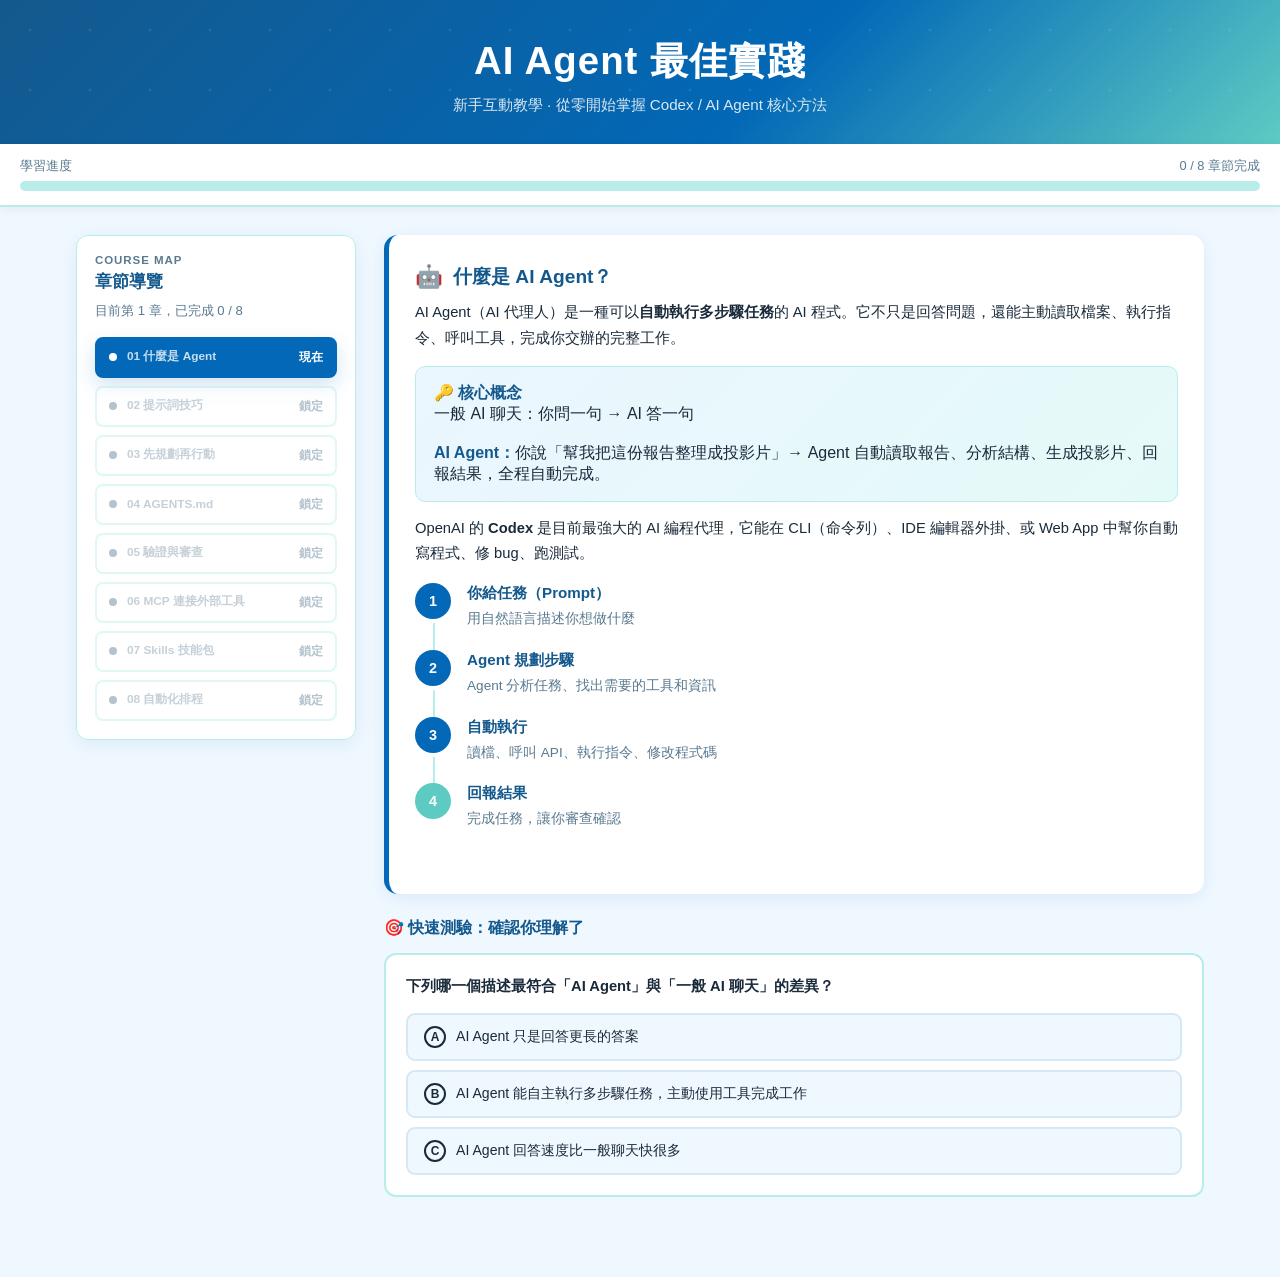
==== commit 84c58993: "再加入一版比較UI/UX" ====
--- a/ai_agent_best_practices/ai_agent_best_practices.html
+++ b/ai_agent_best_practices/ai_agent_best_practices.html
@@ -3,1151 +3,897 @@
 <head>
 <meta charset="UTF-8">
 <meta name="viewport" content="width=device-width, initial-scale=1.0">
-<title>AI Agent 最佳實踐 — 互動教學</title>
+<title>AI Agent 最佳實踐 — 新手互動教學</title>
 <style>
-/* ── Design Tokens ── */
-:root {
-  --navy:    #14598D;
-  --blue:    #0268B7;
-  --blue-dk: #014F8C;
-  --mint:    #5ECBC3;
-  --mint-lt: #DCF5F3;
-  --mint-dk: #3BA9A2;
-  --bg:      #F4F8FC;
-  --surface: #FFFFFF;
-  --text:    #1A2A3A;
-  --muted:   #556879;
-  --border:  rgba(2,104,183,.14);
-  --success: #1E9E6B;
-  --success-bg: #E7F8F1;
-  --error:   #C83C3C;
-  --error-bg:#FDEAEA;
-  --warn:    #B86A10;
-  --warn-bg: #FEF3E2;
-  --r-sm: 8px;
-  --r-md: 12px;
-  --r-lg: 18px;
-  --shadow-sm: 0 1px 4px rgba(0,0,0,.06);
-  --shadow-md: 0 4px 16px rgba(2,104,183,.10);
-}
-
-*, *::before, *::after { box-sizing: border-box; margin: 0; padding: 0; }
-
-body {
-  font-family: 'Microsoft JhengHei', 'Noto Sans TC', system-ui, sans-serif;
-  background: var(--bg);
-  color: var(--text);
-  min-height: 100vh;
-  font-size: 15px;
-  line-height: 1.7;
-}
-
-/* ══ HEADER ══ */
-.site-header {
-  background: var(--navy);
-  color: #fff;
-  padding: 0;
-  position: relative;
-  overflow: hidden;
-}
-.header-inner {
-  max-width: 860px;
-  margin: 0 auto;
-  padding: 36px 24px 30px;
-  position: relative;
-  z-index: 1;
-}
-.header-eyebrow {
-  font-size: 11px;
-  font-weight: 600;
-  letter-spacing: 2px;
-  text-transform: uppercase;
-  color: var(--mint);
-  margin-bottom: 10px;
-}
-.header-title { font-size: clamp(1.5rem, 4vw, 2.2rem); font-weight: 700; line-height: 1.25; }
-.header-sub   { font-size: .9rem; opacity: .75; margin-top: 8px; }
-.header-meta  { display: flex; gap: 18px; margin-top: 18px; flex-wrap: wrap; }
-.header-meta-item { display: flex; align-items: center; gap: 6px; font-size: .8rem; opacity: .8; }
-.header-meta-item svg { width:14px; height:14px; opacity:.7; }
-/* Geometric accent */
-.header-accent {
-  position: absolute; right: -40px; top: -40px;
-  width: 260px; height: 260px;
-  border-radius: 50%;
-  border: 40px solid rgba(94,203,195,.08);
-  pointer-events: none;
-}
-.header-accent2 {
-  position: absolute; right: 60px; bottom: -60px;
-  width: 140px; height: 140px;
-  border-radius: 50%;
-  border: 24px solid rgba(94,203,195,.06);
-  pointer-events: none;
-}
-
-/* ══ STICKY PROGRESS ══ */
-#sticky-bar {
-  background: var(--surface);
-  border-bottom: 1px solid var(--border);
-  position: sticky;
-  top: 0; z-index: 200;
-  box-shadow: var(--shadow-sm);
-}
-.sticky-inner {
-  max-width: 860px; margin: 0 auto;
-  padding: 10px 24px;
-  display: flex; align-items: center; gap: 14px;
-}
-.prog-label { font-size: .75rem; color: var(--muted); white-space: nowrap; }
-.prog-track { flex: 1; height: 6px; background: var(--mint-lt); border-radius: 4px; overflow: hidden; }
-.prog-fill  { height: 100%; background: linear-gradient(90deg, var(--blue), var(--mint)); border-radius: 4px; transition: width .6s cubic-bezier(.4,0,.2,1); width: 0%; }
-.prog-pct   { font-size: .75rem; font-weight: 700; color: var(--blue); min-width: 32px; text-align: right; }
-
-/* ══ CHAPTER SIDEBAR + CONTENT ══ */
-.layout {
-  max-width: 860px;
-  margin: 0 auto;
-  padding: 28px 16px 80px;
-  display: grid;
-  grid-template-columns: 200px 1fr;
-  gap: 28px;
-  align-items: start;
-}
-@media(max-width:680px) {
-  .layout { grid-template-columns: 1fr; }
-  .sidebar { display: none; }
-  .mobile-nav-wrap { display: block; }
-}
-
-/* ── Sidebar ── */
-.sidebar {
-  position: sticky;
-  top: 70px;
-}
-.sidebar-label {
-  font-size: 10px; font-weight: 700; letter-spacing: 1.5px;
-  text-transform: uppercase; color: var(--muted);
-  margin-bottom: 10px; padding-left: 12px;
-}
-.nav-list { list-style: none; }
-.nav-item {
-  display: flex; align-items: center; gap: 10px;
-  padding: 9px 12px; border-radius: var(--r-sm);
-  cursor: pointer; transition: all .18s;
-  font-size: .83rem; color: var(--muted);
-  margin-bottom: 2px; position: relative;
-}
-.nav-item:hover:not(.locked) { background: var(--mint-lt); color: var(--navy); }
-.nav-item.active { background: #EBF4FF; color: var(--blue); font-weight: 600; }
-.nav-item.done   { color: var(--navy); }
-.nav-item.locked { opacity: .38; cursor: default; }
-.nav-num {
-  width: 22px; height: 22px; border-radius: 50%;
-  display: flex; align-items: center; justify-content: center;
-  font-size: .7rem; font-weight: 700; flex-shrink: 0;
-  background: var(--mint-lt); color: var(--navy);
-}
-.nav-item.active .nav-num { background: var(--blue); color: #fff; }
-.nav-item.done .nav-num   { background: var(--mint); color: var(--navy); }
-.nav-item.done .nav-num::after { content: '✓'; }
-.nav-item.done .nav-num-n { display: none; }
-
-/* ── Mobile chapter strip ── */
-.mobile-nav-wrap { display: none; margin-bottom: 18px; overflow-x: auto; }
-.mobile-nav { display: flex; gap: 8px; padding-bottom: 4px; }
-.mob-btn {
-  white-space: nowrap; padding: 7px 14px; border-radius: 20px;
-  border: 1.5px solid var(--border); background: var(--surface);
-  font-size: .78rem; color: var(--muted); cursor: pointer; transition: all .18s;
-}
-.mob-btn.active { background: var(--blue); border-color: var(--blue); color: #fff; font-weight: 600; }
-.mob-btn.done   { border-color: var(--mint); color: var(--navy); }
-.mob-btn.locked { opacity: .35; pointer-events: none; }
-
-/* ══ CHAPTER PANELS ══ */
-.chapter { display: none; }
-.chapter.active { display: block; animation: fadeUp .3s ease; }
-@keyframes fadeUp { from{opacity:0;transform:translateY(12px)} to{opacity:1;transform:translateY(0)} }
-
-/* Chapter header */
-.ch-header {
-  display: flex; align-items: flex-start; gap: 14px;
-  margin-bottom: 20px;
-}
-.ch-icon {
-  width: 48px; height: 48px; border-radius: var(--r-md);
-  background: linear-gradient(135deg, var(--blue), var(--mint));
-  display: flex; align-items: center; justify-content: center;
-  font-size: 1.4rem; flex-shrink: 0;
-  box-shadow: 0 3px 10px rgba(2,104,183,.2);
-}
-.ch-title-group {}
-.ch-eyebrow { font-size: .72rem; font-weight: 700; letter-spacing: 1.5px; text-transform: uppercase; color: var(--muted); margin-bottom: 4px; }
-.ch-title { font-size: 1.3rem; font-weight: 700; color: var(--navy); line-height: 1.3; }
-
-/* ── Cards ── */
-.card {
-  background: var(--surface);
-  border: 1px solid var(--border);
-  border-radius: var(--r-lg);
-  padding: 24px;
-  margin-bottom: 18px;
-  box-shadow: var(--shadow-sm);
-}
-.card + .card { }
-
-.card h3 {
-  font-size: 1rem; font-weight: 700; color: var(--navy);
-  margin-bottom: 12px; display: flex; align-items: center; gap: 8px;
-}
-.card p { color: var(--text); line-height: 1.75; font-size: .9rem; }
-.card p + p { margin-top: 10px; }
-.card ul, .card ol { padding-left: 18px; margin-top: 10px; font-size: .9rem; }
-.card li { margin-bottom: 7px; line-height: 1.65; }
-.card li strong { color: var(--navy); }
-
-/* Callout variants */
-.callout {
-  border-radius: var(--r-md);
-  padding: 14px 16px;
-  margin: 14px 0;
-  font-size: .88rem;
-  line-height: 1.7;
-  display: flex; gap: 12px; align-items: flex-start;
-}
-.callout-icon { font-size: 1.1rem; flex-shrink: 0; margin-top: 1px; }
-.callout.info  { background: #EBF4FF; border: 1px solid #BCD9F5; color: #0E3E6E; }
-.callout.tip   { background: var(--warn-bg); border: 1px solid #F9D49E; color: #7A4506; }
-.callout.mint  { background: var(--mint-lt); border: 1px solid #A8E5E1; color: #1A4F4C; }
-.callout.warn  { background: var(--warn-bg); border: 1px solid #F5CC8A; color: var(--warn); }
-.callout strong { color: inherit; font-weight: 700; }
-
-/* Inline code */
-code {
-  font-family: 'Courier New', monospace;
-  font-size: .82rem;
-  background: #EEF4FF;
-  border: 1px solid #C4D8F0;
-  border-radius: 5px;
-  padding: 1px 6px;
-  color: var(--blue);
-}
-
-/* Comparison block */
-.compare-grid { display: grid; grid-template-columns: 1fr 1fr; gap: 12px; margin: 14px 0; }
-@media(max-width:480px){ .compare-grid { grid-template-columns: 1fr; } }
-.compare-block { border-radius: var(--r-md); padding: 14px 16px; font-size: .85rem; line-height: 1.7; }
-.compare-block.bad  { background: var(--error-bg); border: 1px solid #F3AAAA; }
-.compare-block.good { background: var(--success-bg); border: 1px solid #9AE0BF; }
-.compare-label { font-size: .72rem; font-weight: 700; text-transform: uppercase; letter-spacing: 1px; margin-bottom: 8px; }
-.bad  .compare-label { color: var(--error); }
-.good .compare-label { color: var(--success); }
-.compare-block strong { color: inherit; font-weight: 700; }
-
-/* Step timeline */
-.steps { margin: 16px 0; display: flex; flex-direction: column; gap: 0; }
-.step  { display: flex; gap: 16px; padding-bottom: 22px; position: relative; }
-.step:not(:last-child)::before {
-  content: ''; position: absolute; left: 17px; top: 36px;
-  width: 2px; height: calc(100% - 16px); background: var(--mint-lt);
-}
-.step-num {
-  width: 34px; height: 34px; border-radius: 50%;
-  display: flex; align-items: center; justify-content: center;
-  font-size: .82rem; font-weight: 700; flex-shrink: 0;
-  background: var(--blue); color: #fff;
-}
-.step-num.warn  { background: var(--warn); }
-.step-num.mint  { background: var(--mint); color: var(--navy); }
-.step-body strong { font-size: .92rem; color: var(--navy); display: block; margin-bottom: 4px; }
-.step-body p { font-size: .84rem; color: var(--muted); line-height: 1.65; }
-
-/* Prompt 4-element grid */
-.prompt-grid { display: grid; grid-template-columns: 1fr 1fr; gap: 10px; margin: 14px 0; }
-@media(max-width:480px){ .prompt-grid { grid-template-columns: 1fr; } }
-.prompt-elem {
-  border: 1.5px solid var(--border);
-  border-radius: var(--r-md); padding: 14px 15px;
-  background: var(--bg);
-  transition: border-color .18s;
-}
-.prompt-elem:hover { border-color: var(--mint); }
-.prompt-elem-icon { font-size: 1.2rem; margin-bottom: 6px; }
-.prompt-elem-label { font-size: .72rem; font-weight: 700; text-transform: uppercase; letter-spacing: 1px; color: var(--muted); margin-bottom: 4px; }
-.prompt-elem-title { font-size: .92rem; font-weight: 700; color: var(--navy); margin-bottom: 4px; }
-.prompt-elem-desc { font-size: .8rem; color: var(--muted); line-height: 1.6; }
-
-/* Levels table */
-.level-row { display: flex; gap: 10px; align-items: center; padding: 9px 0; border-bottom: 1px solid var(--border); font-size: .88rem; }
-.level-row:last-child { border-bottom: none; }
-.level-badge {
-  padding: 3px 10px; border-radius: 12px; font-size: .72rem; font-weight: 700;
-  min-width: 70px; text-align: center; flex-shrink: 0;
-}
-.level-badge.low  { background:#E8F5E9; color:#2E7D32; }
-.level-badge.mid  { background:#FFF3E0; color:#E65100; }
-.level-badge.high { background:#F3E5F5; color:#6A1B9A; }
-
-/* ══ QUIZ ══ */
-.quiz-card {
-  background: var(--surface);
-  border: 2px solid var(--mint-lt);
-  border-radius: var(--r-lg);
-  padding: 22px;
-  margin-top: 22px;
-}
-.quiz-label {
-  font-size: .72rem; font-weight: 700; letter-spacing: 1.5px;
-  text-transform: uppercase; color: var(--mint-dk);
-  margin-bottom: 12px; display: flex; align-items: center; gap: 6px;
-}
-.quiz-q { font-size: .95rem; font-weight: 600; color: var(--navy); margin-bottom: 16px; line-height: 1.6; }
-.options { display: flex; flex-direction: column; gap: 9px; }
-.opt {
-  display: flex; align-items: flex-start; gap: 12px;
-  padding: 12px 15px; border-radius: var(--r-md);
-  border: 1.5px solid var(--border); background: var(--bg);
-  cursor: pointer; text-align: left; font-size: .88rem;
-  line-height: 1.6; color: var(--text);
-  transition: border-color .18s, background .18s;
-  width: 100%;
-}
-.opt:hover:not(:disabled) { border-color: var(--blue); background: #EBF4FF; }
-.opt:disabled { cursor: default; }
-.opt.correct  { border-color: var(--success); background: var(--success-bg); color: #0C4A28; }
-.opt.wrong    { border-color: var(--error);   background: var(--error-bg);   color: #6B1A1A; }
-.opt-circle {
-  width: 24px; height: 24px; border-radius: 50%;
-  border: 1.5px solid currentColor;
-  display: flex; align-items: center; justify-content: center;
-  font-size: .72rem; font-weight: 700; flex-shrink: 0; margin-top: 1px;
-}
-.opt.correct .opt-circle { background: var(--success); border-color: var(--success); color: #fff; }
-.opt.wrong   .opt-circle { background: var(--error);   border-color: var(--error);   color: #fff; }
-
-/* Feedback */
-.feedback {
-  margin-top: 12px; padding: 12px 15px;
-  border-radius: var(--r-md); font-size: .85rem; line-height: 1.65;
-  display: none;
-}
-.feedback.show { display: block; }
-.feedback.ok  { background: var(--success-bg); border: 1px solid #9AE0BF; color: #0C4A28; }
-.feedback.err { background: var(--error-bg);   border: 1px solid #F3AAAA; color: #6B1A1A; }
-
-/* Try again countdown */
-.retry-bar {
-  height: 3px; border-radius: 2px; background: #F3AAAA;
-  margin-top: 8px; width: 100%; overflow: hidden; display: none;
-}
-.retry-fill { height: 100%; background: var(--error); transition: width 1.8s linear; }
-.retry-bar.show { display: block; }
-
-/* ══ NEXT BUTTON ══ */
-.next-btn {
-  display: none; width: 100%; margin-top: 18px;
-  padding: 14px 20px; border-radius: var(--r-md);
-  border: none; cursor: pointer; font-size: .95rem; font-weight: 700;
-  background: var(--blue); color: #fff;
-  transition: background .18s, transform .12s;
-  letter-spacing: .3px;
-}
-.next-btn:hover  { background: var(--blue-dk); }
-.next-btn:active { transform: scale(.98); }
-.next-btn.show   { display: flex; align-items: center; justify-content: space-between; }
-
-/* ══ SUMMARY ══ */
-.summary-wrap {
-  background: var(--surface); border: 1px solid var(--border);
-  border-radius: var(--r-lg); padding: 36px 28px;
-  text-align: center; box-shadow: var(--shadow-md);
-}
-.trophy-row { font-size: 3.5rem; margin-bottom: 4px; }
-.summary-title { font-size: 1.5rem; font-weight: 700; color: var(--navy); }
-.summary-sub   { color: var(--muted); font-size: .9rem; margin-top: 8px; }
-.score-ring-wrap { position: relative; width: 130px; height: 130px; margin: 24px auto; }
-.score-ring-wrap svg { transform: rotate(-90deg); }
-.ring-bg   { fill: none; stroke: var(--mint-lt); stroke-width: 10; }
-.ring-fill { fill: none; stroke: var(--mint); stroke-width: 10; stroke-linecap: round;
-             stroke-dasharray: 339.3; stroke-dashoffset: 339.3; transition: stroke-dashoffset 1.2s cubic-bezier(.4,0,.2,1); }
-.ring-label { position: absolute; inset: 0; display: flex; flex-direction: column; align-items: center; justify-content: center; }
-.ring-num  { font-size: 1.8rem; font-weight: 700; color: var(--navy); line-height: 1; }
-.ring-sub  { font-size: .72rem; color: var(--muted); margin-top: 2px; }
-.score-msg { font-size: 1rem; font-weight: 700; color: var(--navy); margin-bottom: 6px; }
-.score-sub { font-size: .85rem; color: var(--muted); margin-bottom: 24px; }
-
-.summary-grid {
-  display: grid; grid-template-columns: 1fr 1fr;
-  gap: 10px; text-align: left; max-width: 460px; margin: 0 auto 24px;
-}
-@media(max-width:480px){ .summary-grid { grid-template-columns: 1fr; } }
-.summary-item {
-  display: flex; align-items: center; gap: 10px;
-  padding: 10px 14px; border-radius: var(--r-md);
-  border: 1px solid var(--border); font-size: .84rem;
-}
-.summary-item.pass { background: var(--success-bg); border-color: #9AE0BF; color: #0C4A28; }
-.summary-item.fail { background: var(--bg); color: var(--muted); }
-.si-icon { font-size: .95rem; flex-shrink: 0; }
-
-.skills-box {
-  background: var(--bg); border-radius: var(--r-md);
-  padding: 18px 20px; text-align: left; max-width: 460px;
-  margin: 0 auto 24px; font-size: .85rem;
-}
-.skills-box h4 { color: var(--navy); font-size: .9rem; margin-bottom: 12px; }
-.skills-box ol { padding-left: 18px; line-height: 2.2; color: var(--text); }
-.skills-box li::marker { color: var(--mint-dk); font-weight: 700; }
-
-.restart-btn {
-  padding: 11px 28px; border-radius: var(--r-md);
-  border: 1.5px solid var(--blue); background: transparent;
-  color: var(--blue); font-size: .9rem; font-weight: 700;
-  cursor: pointer; transition: all .18s;
-}
-.restart-btn:hover { background: var(--blue); color: #fff; }
-
-/* ══ RESPONSIVE ══ */
-@media(max-width:680px){
-  .layout { padding: 16px 12px 60px; }
-  .card { padding: 18px 16px; }
-  .quiz-card { padding: 18px 16px; }
-}
+  :root {
+    --navy:   #14598D;
+    --blue:   #0268B7;
+    --mint:   #5ECBC3;
+    --mint-lt:#B8EDE9;
+    --bg:     #F0F8FF;
+    --white:  #FFFFFF;
+    --text:   #1A2A3A;
+    --muted:  #5A7A90;
+    --warn:   #E8943A;
+    --success:#27AE6E;
+    --error:  #D64045;
+    --card-shadow: 0 4px 18px rgba(2,104,183,0.10);
+    --radius: 14px;
+  }
+
+  *, *::before, *::after { box-sizing: border-box; margin: 0; padding: 0; }
+
+  body {
+    font-family: 'Microsoft JhengHei', '微軟正黑體', 'Noto Sans TC', sans-serif;
+    background: var(--bg);
+    color: var(--text);
+    min-height: 100vh;
+  }
+
+  /* ── HEADER ── */
+  header {
+    background: linear-gradient(135deg, var(--navy) 0%, var(--blue) 60%, var(--mint) 100%);
+    color: var(--white);
+    padding: 36px 24px 28px;
+    text-align: center;
+    position: relative;
+    overflow: hidden;
+  }
+  header::before {
+    content: '';
+    position: absolute; inset: 0;
+    background: url("data:image/svg+xml,%3Csvg width='60' height='60' viewBox='0 0 60 60' xmlns='http://www.w3.org/2000/svg'%3E%3Ccircle cx='30' cy='30' r='1.5' fill='rgba(255,255,255,0.08)'/%3E%3C/svg%3E") repeat;
+  }
+  header h1 { font-size: clamp(1.5rem, 4vw, 2.4rem); font-weight: 700; position: relative; letter-spacing: 1px; }
+  header p  { font-size: .95rem; opacity:.85; margin-top:8px; position: relative; }
+  .badge-row { display:flex; gap:10px; justify-content:center; margin-top:14px; flex-wrap:wrap; position:relative; }
+  .badge { background:rgba(255,255,255,.18); border:1px solid rgba(255,255,255,.35); border-radius:20px; padding:4px 14px; font-size:.78rem; }
+
+  /* ── PROGRESS BAR ── */
+  #progress-wrap { background:var(--white); padding:14px 20px; border-bottom:2px solid var(--mint-lt); position:sticky; top:0; z-index:100; box-shadow: 0 2px 10px rgba(0,0,0,.06); }
+  .prog-label { font-size:.8rem; color:var(--muted); margin-bottom:6px; display:flex; justify-content:space-between; }
+  .prog-bar-bg { background:var(--mint-lt); border-radius:10px; height:10px; }
+  .prog-bar-fill { background: linear-gradient(90deg, var(--blue), var(--mint)); border-radius:10px; height:10px; transition:width .5s ease; width:0%; }
+
+  /* ── LAYOUT ── */
+  .learning-shell {
+    width:min(1180px, 100%);
+    margin:0 auto;
+    padding:28px 20px 64px;
+    display:grid;
+    grid-template-columns: 280px minmax(0, 820px);
+    gap:28px;
+    align-items:start;
+    justify-content:center;
+  }
+  .container { min-width:0; }
+  .course-sidebar { position:relative; }
+  .sidebar-sticky {
+    position:sticky;
+    top:86px;
+    background:rgba(255,255,255,.94);
+    border:1px solid var(--mint-lt);
+    border-radius:12px;
+    box-shadow:var(--card-shadow);
+    padding:18px;
+  }
+  .sidebar-kicker {
+    color:var(--muted);
+    font-size:.72rem;
+    font-weight:700;
+    letter-spacing:.08em;
+    text-transform:uppercase;
+  }
+  .sidebar-title {
+    color:var(--navy);
+    font-size:1.05rem;
+    font-weight:800;
+    margin-top:4px;
+  }
+  .sidebar-status {
+    margin-top:8px;
+    color:var(--muted);
+    font-size:.82rem;
+    line-height:1.5;
+  }
+
+  /* ── CHAPTER NAV ── */
+  .chapter-nav { display:grid; gap:8px; margin-top:16px; }
+  .chapter-btn {
+    width:100%; padding:10px 12px; border-radius:8px; font-size:.84rem; font-weight:700; cursor:pointer;
+    border:2px solid var(--mint-lt); background:var(--white); color:var(--muted);
+    transition:all .25s; display:grid; grid-template-columns:auto 1fr auto; align-items:center; gap:10px;
+    text-align:left;
+  }
+  .chapter-btn:hover:not(.locked) { border-color:var(--blue); background:#EBF6FF; color:var(--navy); }
+  .chapter-btn.active   { background:var(--blue); border-color:var(--blue); color:var(--white); box-shadow:0 8px 20px rgba(2,104,183,.18); }
+  .chapter-btn.done     { background:#F0FFFD; border-color:var(--mint); color:var(--navy); }
+  .chapter-btn.locked   { opacity:.45; cursor:not-allowed; }
+  .chapter-btn .dot { width:8px; height:8px; border-radius:50%; background:currentColor; }
+  .chapter-btn .course-step { font-size:.74rem; opacity:.78; white-space:nowrap; }
+  .chapter-btn .state-mark { justify-self:end; font-size:.78rem; font-weight:800; }
+
+  /* ── CHAPTER PANEL ── */
+  .chapter { display:none; animation: fadeUp .35s ease; }
+  .chapter.active { display:block; }
+  @keyframes fadeUp { from{opacity:0;transform:translateY(14px)} to{opacity:1;transform:translateY(0)} }
+
+  /* ── CARD ── */
+  .card {
+    background:var(--white); border-radius:var(--radius); padding:28px 26px;
+    box-shadow:var(--card-shadow); margin-bottom:22px;
+    border-left: 5px solid var(--blue);
+  }
+  .card.mint-accent { border-left-color: var(--mint); }
+  .card.warn-accent { border-left-color: var(--warn); }
+
+  .card h2 { font-size:1.2rem; color:var(--navy); margin-bottom:10px; display:flex; align-items:center; gap:10px; }
+  .card h2 .icon { font-size:1.4rem; }
+  .card p, .card li { font-size:.92rem; line-height:1.75; color:var(--text); }
+  .card ul, .card ol { padding-left:20px; margin-top:8px; }
+  .card li { margin-bottom:6px; }
+
+  /* concept box */
+  .concept-box {
+    background: linear-gradient(135deg, #EBF6FF, #E4FAF8);
+    border:1px solid var(--mint-lt); border-radius:10px; padding:16px 18px; margin:14px 0;
+  }
+  .concept-box strong { color: var(--navy); }
+
+  /* code-style highlight */
+  code {
+    background:#EEF6FF; border:1px solid #C4E0F7; border-radius:5px;
+    padding:2px 7px; font-family:'Courier New', monospace; font-size:.85rem; color:var(--blue);
+  }
+
+  /* tip box */
+  .tip {
+    background:#FFF8EE; border:1px solid #F5D8A8; border-radius:10px;
+    padding:12px 16px; margin:14px 0; font-size:.88rem;
+    display:flex; gap:10px; align-items:flex-start;
+  }
+  .tip .tip-icon { font-size:1.2rem; flex-shrink:0; }
+
+  /* ── QUIZ ── */
+  .quiz-section { margin-top:24px; }
+  .quiz-section h3 { font-size:1rem; color:var(--navy); margin-bottom:14px; display:flex; align-items:center; gap:8px; }
+  .quiz-q { background:var(--white); border:2px solid var(--mint-lt); border-radius:12px; padding:20px; margin-bottom:16px; }
+  .quiz-q p { font-size:.92rem; font-weight:600; margin-bottom:14px; line-height:1.6; }
+  .options { display:grid; gap:9px; }
+  .option-btn {
+    text-align:left; padding:11px 16px; border-radius:9px; border:2px solid #D4E8F5;
+    background:var(--bg); cursor:pointer; font-size:.88rem; transition:all .2s;
+    color:var(--text); display:flex; align-items:center; gap:10px;
+  }
+  .option-btn:hover:not(:disabled) { border-color:var(--blue); background:#EBF6FF; }
+  .option-btn.correct  { border-color:var(--success); background:#EDFAF3; color:#145A34; font-weight:600; }
+  .option-btn.wrong    { border-color:var(--error);   background:#FDEAEA; color:#7A1010; }
+  .option-btn:disabled { cursor:default; }
+  .option-btn .opt-marker { width:22px; height:22px; border-radius:50%; border:2px solid currentColor; display:inline-flex; align-items:center; justify-content:center; font-size:.75rem; font-weight:700; flex-shrink:0; }
+  .feedback-msg { font-size:.85rem; margin-top:10px; padding:10px 14px; border-radius:8px; display:none; }
+  .feedback-msg.show { display:block; }
+  .feedback-msg.ok  { background:#EDFAF3; color:#145A34; border:1px solid #A3E4C2; }
+  .feedback-msg.err { background:#FDEAEA; color:#7A1010; border:1px solid #F3AAAA; }
+
+  /* ── NEXT BTN ── */
+  .next-btn {
+    display:none; width:100%; padding:14px; border-radius:10px; border:none;
+    background: linear-gradient(90deg, var(--blue), var(--mint));
+    color:var(--white); font-size:1rem; font-weight:700; cursor:pointer;
+    margin-top:20px; letter-spacing:.5px; transition:opacity .2s; box-shadow:0 4px 14px rgba(2,104,183,.25);
+  }
+  .next-btn:hover { opacity:.88; }
+  .next-btn.visible { display:block; }
+
+  /* ── SUMMARY ── */
+  #summary { text-align:center; padding:20px 0; }
+  #summary .trophy { font-size:5rem; margin-bottom:10px; }
+  #summary h2 { font-size:1.6rem; color:var(--navy); margin-bottom:8px; }
+  #summary p  { color:var(--muted); font-size:.95rem; }
+  .score-ring { width:120px; height:120px; margin:22px auto; position:relative; }
+  .score-ring svg { transform: rotate(-90deg); }
+  .score-ring .ring-bg   { fill:none; stroke:var(--mint-lt); stroke-width:10; }
+  .score-ring .ring-fill { fill:none; stroke:var(--mint);    stroke-width:10; stroke-linecap:round; stroke-dasharray:301.6; stroke-dashoffset:301.6; transition:stroke-dashoffset 1s ease; }
+  .score-ring .ring-text { position:absolute; inset:0; display:flex; align-items:center; justify-content:center; font-size:1.3rem; font-weight:700; color:var(--navy); }
+  .checklist { text-align:left; max-width:420px; margin:18px auto; }
+  .checklist li { list-style:none; padding:8px 0; border-bottom:1px solid var(--mint-lt); font-size:.9rem; display:flex; gap:10px; align-items:center; }
+  .checklist li::before { content:'✓'; color:var(--mint); font-weight:700; }
+  .restart-btn { margin-top:22px; padding:12px 32px; border-radius:10px; border:2px solid var(--blue); background:transparent; color:var(--blue); font-size:.95rem; font-weight:600; cursor:pointer; transition:all .2s; }
+  .restart-btn:hover { background:var(--blue); color:var(--white); }
+
+  /* ── STEPMAP ── */
+  .stepmap { display:flex; flex-direction:column; gap:0; margin:16px 0; }
+  .step-item { display:flex; gap:16px; align-items:flex-start; padding-bottom:20px; position:relative; }
+  .step-item:not(:last-child)::before { content:''; position:absolute; left:18px; top:40px; width:2px; height:calc(100% - 20px); background:var(--mint-lt); }
+  .step-circle { width:36px; height:36px; border-radius:50%; background:var(--blue); color:var(--white); font-weight:700; font-size:.9rem; display:flex; align-items:center; justify-content:center; flex-shrink:0; }
+  .step-body strong { color:var(--navy); font-size:.95rem; }
+  .step-body p { font-size:.85rem; color:var(--muted); margin-top:4px; line-height:1.6; }
+
+  /* ── DRAG DROP ── */
+  .drag-area { border:2px dashed var(--mint); border-radius:12px; padding:18px; min-height:60px; background:#F7FFFE; margin:10px 0; }
+  .drag-area.over { background:var(--mint-lt); }
+  .drag-tag {
+    display:inline-block; padding:7px 14px; border-radius:20px; background:var(--white); border:2px solid var(--mint);
+    font-size:.83rem; cursor:grab; margin:5px; color:var(--navy); font-weight:600; user-select:none;
+    transition: box-shadow .15s;
+  }
+  .drag-tag:active { cursor:grabbing; }
+  .drag-tag.placed { opacity:.4; pointer-events:none; }
+  .drop-zone { border:2px dashed #CBD9E8; border-radius:8px; min-height:42px; padding:6px; margin-top:8px; background:#F8FBFF; }
+  .drop-zone.has-item { border-color:var(--mint); background:var(--mint-lt); }
+  .drop-label { font-size:.78rem; color:var(--muted); margin-bottom:4px; }
+
+  /* ── RESPONSIVE ── */
+  @media(max-width:860px) {
+    #progress-wrap { top:0; }
+    .learning-shell {
+      display:block;
+      padding:0 0 52px;
+    }
+    .course-sidebar {
+      position:sticky;
+      top:50px;
+      z-index:90;
+      background:var(--bg);
+      border-bottom:1px solid var(--mint-lt);
+      padding:10px 12px;
+    }
+    .sidebar-sticky {
+      position:static;
+      border-radius:0;
+      border:0;
+      box-shadow:none;
+      background:transparent;
+      padding:0;
+    }
+    .sidebar-kicker, .sidebar-title { display:none; }
+    .sidebar-status {
+      margin:0 0 8px;
+      padding:0 2px;
+      font-size:.76rem;
+    }
+    .chapter-nav {
+      display:flex;
+      gap:8px;
+      margin:0;
+      overflow-x:auto;
+      overscroll-behavior-x:contain;
+      scroll-snap-type:x proximity;
+      -webkit-overflow-scrolling:touch;
+      padding-bottom:4px;
+    }
+    .chapter-btn {
+      flex:0 0 auto;
+      width:auto;
+      min-width:138px;
+      grid-template-columns:auto 1fr;
+      scroll-snap-align:start;
+      white-space:nowrap;
+    }
+    .chapter-btn .state-mark { display:none; }
+    .container { padding:24px 16px 0; }
+  }
+
+  @media(max-width:540px) {
+    .card { padding:20px 16px; }
+    header h1 { font-size:1.4rem; }
+    .chapter-btn { font-size:.75rem; padding:8px 10px; min-width:122px; }
+  }
 </style>
 </head>
 <body>
 
-<!-- HEADER -->
-<header class="site-header">
-  <div class="header-accent"></div>
-  <div class="header-accent2"></div>
-  <div class="header-inner">
-    <div class="header-eyebrow">OpenAI Codex · Best Practices</div>
-    <h1 class="header-title">AI Agent 最佳實踐<br>新手互動教學</h1>
-    <p class="header-sub">從零開始，掌握 AI Agent 核心工作方法</p>
-    <div class="header-meta">
-      <div class="header-meta-item">
-        <svg viewBox="0 0 24 24" fill="none" stroke="currentColor" stroke-width="2"><rect x="3" y="3" width="18" height="18" rx="2"/><path d="M9 9h6M9 12h6M9 15h4"/></svg>
-        8 個章節
-      </div>
-      <div class="header-meta-item">
-        <svg viewBox="0 0 24 24" fill="none" stroke="currentColor" stroke-width="2"><circle cx="12" cy="12" r="10"/><path d="M9.09 9a3 3 0 0 1 5.83 1c0 2-3 3-3 3"/><circle cx="12" cy="17" r=".5" fill="currentColor"/></svg>
-        每章含互動測驗
-      </div>
-      <div class="header-meta-item">
-        <svg viewBox="0 0 24 24" fill="none" stroke="currentColor" stroke-width="2"><path d="M12 2l3.09 6.26L22 9.27l-5 4.87 1.18 6.88L12 17.77l-6.18 3.25L7 14.14 2 9.27l6.91-1.01L12 2z"/></svg>
-        完成即可查看成績
-      </div>
-    </div>
+<header>
+  <h1>AI Agent 最佳實踐</h1>
+  <p>新手互動教學 · 從零開始掌握 Codex / AI Agent 核心方法</p>
+  <!-- <div class="badge-row">
+    <span class="badge">📚 8 個章節</span>
+    <span class="badge">🎯 互動測驗</span>
+    <span class="badge">🏆 完成獎勵</span>
+    <span class="badge">🦞 繁體中文</span>
+  </div> -->
+</header>
+
+<div id="progress-wrap">
+  <div class="prog-label">
+    <span>學習進度</span>
+    <span id="prog-text">0 / 8 章節完成</span>
   </div>
-</header>
-
-<!-- STICKY PROGRESS -->
-<div id="sticky-bar">
-  <div class="sticky-inner">
-    <span class="prog-label" id="prog-label">進度 0/8</span>
-    <div class="prog-track"><div class="prog-fill" id="prog-fill"></div></div>
-    <span class="prog-pct" id="prog-pct">0%</span>
+  <div class="prog-bar-bg"><div class="prog-bar-fill" id="prog-fill"></div></div>
+</div>
+
+<div class="learning-shell">
+  <aside class="course-sidebar" aria-label="課程章節">
+    <div class="sidebar-sticky">
+      <div class="sidebar-kicker">Course Map</div>
+      <div class="sidebar-title">章節導覽</div>
+      <div class="sidebar-status" id="sidebar-status">目前第 1 章，已完成 0 / 8</div>
+
+  <!-- Chapter Nav -->
+      <nav class="chapter-nav" id="chapNav" aria-label="章節導覽">
+        <button type="button" class="chapter-btn active" data-ch="0" onclick="goChapter(0)" aria-current="true"><span class="dot"></span><span class="course-step">01 什麼是 Agent</span><span class="state-mark">現在</span></button>
+        <button type="button" class="chapter-btn locked" data-ch="1" onclick="goChapter(1)" aria-disabled="true"><span class="dot"></span><span class="course-step">02 提示詞技巧</span><span class="state-mark">鎖定</span></button>
+        <button type="button" class="chapter-btn locked" data-ch="2" onclick="goChapter(2)" aria-disabled="true"><span class="dot"></span><span class="course-step">03 先規劃再行動</span><span class="state-mark">鎖定</span></button>
+        <button type="button" class="chapter-btn locked" data-ch="3" onclick="goChapter(3)" aria-disabled="true"><span class="dot"></span><span class="course-step">04 AGENTS.md</span><span class="state-mark">鎖定</span></button>
+        <button type="button" class="chapter-btn locked" data-ch="4" onclick="goChapter(4)" aria-disabled="true"><span class="dot"></span><span class="course-step">05 驗證與審查</span><span class="state-mark">鎖定</span></button>
+        <button type="button" class="chapter-btn locked" data-ch="5" onclick="goChapter(5)" aria-disabled="true"><span class="dot"></span><span class="course-step">06 MCP 連接外部工具</span><span class="state-mark">鎖定</span></button>
+        <button type="button" class="chapter-btn locked" data-ch="6" onclick="goChapter(6)" aria-disabled="true"><span class="dot"></span><span class="course-step">07 Skills 技能包</span><span class="state-mark">鎖定</span></button>
+        <button type="button" class="chapter-btn locked" data-ch="7" onclick="goChapter(7)" aria-disabled="true"><span class="dot"></span><span class="course-step">08 自動化排程</span><span class="state-mark">鎖定</span></button>
+      </nav>
+    </div>
+  </aside>
+
+  <main class="container" id="course-content">
+
+  <!-- ===================== CH0 ===================== -->
+  <div class="chapter active" id="ch0">
+    <div class="card">
+      <h2><span class="icon">🤖</span>什麼是 AI Agent？</h2>
+      <p>AI Agent（AI 代理人）是一種可以<strong>自動執行多步驟任務</strong>的 AI 程式。它不只是回答問題，還能主動讀取檔案、執行指令、呼叫工具，完成你交辦的完整工作。</p>
+      <div class="concept-box">
+        <strong>🔑 核心概念</strong><br>
+        一般 AI 聊天：你問一句 → AI 答一句<br><br>
+        <strong>AI Agent：</strong>你說「幫我把這份報告整理成投影片」→ Agent 自動讀取報告、分析結構、生成投影片、回報結果，全程自動完成。
+      </div>
+      <p>OpenAI 的 <strong>Codex</strong> 是目前最強大的 AI 編程代理，它能在 CLI（命令列）、IDE 編輯器外掛、或 Web App 中幫你自動寫程式、修 bug、跑測試。</p>
+
+      <div class="stepmap">
+        <div class="step-item">
+          <div class="step-circle">1</div>
+          <div class="step-body"><strong>你給任務（Prompt）</strong><p>用自然語言描述你想做什麼</p></div>
+        </div>
+        <div class="step-item">
+          <div class="step-circle">2</div>
+          <div class="step-body"><strong>Agent 規劃步驟</strong><p>Agent 分析任務、找出需要的工具和資訊</p></div>
+        </div>
+        <div class="step-item">
+          <div class="step-circle">3</div>
+          <div class="step-body"><strong>自動執行</strong><p>讀檔、呼叫 API、執行指令、修改程式碼</p></div>
+        </div>
+        <div class="step-item">
+          <div class="step-circle" style="background:var(--mint)">4</div>
+          <div class="step-body"><strong>回報結果</strong><p>完成任務，讓你審查確認</p></div>
+        </div>
+      </div>
+    </div>
+
+    <div class="quiz-section">
+      <h3>🎯 快速測驗：確認你理解了</h3>
+      <div class="quiz-q" id="q0">
+        <p>下列哪一個描述最符合「AI Agent」與「一般 AI 聊天」的差異？</p>
+        <div class="options">
+          <button class="option-btn" onclick="answerQ(0,0,false,'AI Agent 其實就是更強的 AI 聊天，兩者沒有本質區別喔！關鍵是 Agent 能自主執行多步驟任務。')">
+            <span class="opt-marker">A</span>AI Agent 只是回答更長的答案
+          </button>
+          <button class="option-btn" onclick="answerQ(0,1,true,'✅ 完全正確！Agent 的核心是「自主多步驟執行」，它能主動呼叫工具、讀寫檔案完成完整任務。')">
+            <span class="opt-marker">B</span>AI Agent 能自主執行多步驟任務，主動使用工具完成工作
+          </button>
+          <button class="option-btn" onclick="answerQ(0,2,false,'速度不是核心差異。關鍵在於 Agent 能「主動行動」，不只是回答。')">
+            <span class="opt-marker">C</span>AI Agent 回答速度比一般聊天快很多
+          </button>
+        </div>
+        <div class="feedback-msg" id="fb0"></div>
+      </div>
+    </div>
+    <button class="next-btn" id="next0" onclick="nextChapter(0)">下一章：提示詞技巧 →</button>
   </div>
-</div>
-
-<!-- MAIN LAYOUT -->
-<div class="layout">
-
-  <!-- SIDEBAR NAV -->
-  <aside class="sidebar">
-    <div class="sidebar-label">課程章節</div>
-    <ul class="nav-list" id="sidebar-nav">
-      <li class="nav-item active"  data-ch="0" onclick="goChapter(0)">
-        <div class="nav-num"><span class="nav-num-n">1</span></div>什麼是 Agent
-      </li>
-      <li class="nav-item locked" data-ch="1" onclick="goChapter(1)">
-        <div class="nav-num"><span class="nav-num-n">2</span></div>提示詞技巧
-      </li>
-      <li class="nav-item locked" data-ch="2" onclick="goChapter(2)">
-        <div class="nav-num"><span class="nav-num-n">3</span></div>先規劃再行動
-      </li>
-      <li class="nav-item locked" data-ch="3" onclick="goChapter(3)">
-        <div class="nav-num"><span class="nav-num-n">4</span></div>AGENTS.md
-      </li>
-      <li class="nav-item locked" data-ch="4" onclick="goChapter(4)">
-        <div class="nav-num"><span class="nav-num-n">5</span></div>驗證與審查
-      </li>
-      <li class="nav-item locked" data-ch="5" onclick="goChapter(5)">
-        <div class="nav-num"><span class="nav-num-n">6</span></div>MCP 外部工具
-      </li>
-      <li class="nav-item locked" data-ch="6" onclick="goChapter(6)">
-        <div class="nav-num"><span class="nav-num-n">7</span></div>Skills 技能包
-      </li>
-      <li class="nav-item locked" data-ch="7" onclick="goChapter(7)">
-        <div class="nav-num"><span class="nav-num-n">8</span></div>自動化排程
-      </li>
-    </ul>
-  </aside>
-
-  <!-- CONTENT AREA -->
-  <main>
-
-    <!-- Mobile nav strip -->
-    <div class="mobile-nav-wrap">
-      <div class="mobile-nav" id="mobile-nav">
-        <button class="mob-btn active"  data-ch="0" onclick="goChapter(0)">① Agent</button>
-        <button class="mob-btn locked"  data-ch="1" onclick="goChapter(1)">② Prompt</button>
-        <button class="mob-btn locked"  data-ch="2" onclick="goChapter(2)">③ 規劃</button>
-        <button class="mob-btn locked"  data-ch="3" onclick="goChapter(3)">④ AGENTS.md</button>
-        <button class="mob-btn locked"  data-ch="4" onclick="goChapter(4)">⑤ 驗證</button>
-        <button class="mob-btn locked"  data-ch="5" onclick="goChapter(5)">⑥ MCP</button>
-        <button class="mob-btn locked"  data-ch="6" onclick="goChapter(6)">⑦ Skills</button>
-        <button class="mob-btn locked"  data-ch="7" onclick="goChapter(7)">⑧ 自動化</button>
-      </div>
-    </div>
-
-    <!-- ════ CH 0 ════ -->
-    <div class="chapter active" id="ch0">
-      <div class="ch-header">
-        <div class="ch-icon">🤖</div>
-        <div class="ch-title-group">
-          <div class="ch-eyebrow">Chapter 01</div>
-          <div class="ch-title">什麼是 AI Agent？</div>
-        </div>
-      </div>
-
-      <div class="card">
-        <p>AI Agent（AI 代理人）是一種可以<strong>自動執行多步驟任務</strong>的 AI 程式。它不只是回答問題，還能主動讀取檔案、執行指令、呼叫工具，完成你交辦的完整工作。</p>
-
-        <div class="callout info" style="margin-top:16px">
-          <span class="callout-icon">🔑</span>
-          <div>
-            <strong>核心差異</strong><br>
-            一般 AI 聊天：你問一句 → AI 答一句<br>
-            <strong>AI Agent：</strong>你說「幫我整理這份報告」→ Agent 自動讀取、分析、生成結果，全程無需手動干預。
+
+  <!-- ===================== CH1 ===================== -->
+  <div class="chapter" id="ch1">
+    <div class="card">
+      <h2><span class="icon">✍️</span>寫出好的提示詞（Prompt）</h2>
+      <p>提示詞不需要完美，但越清楚，Agent 的結果越可靠。OpenAI 建議一個好的 Prompt 包含四個要素：</p>
+
+      <div class="concept-box">
+        <strong>📋 Prompt 四要素</strong>
+        <ul style="margin-top:8px; list-style:none; padding:0;">
+          <li style="padding:7px 0; border-bottom:1px solid #C8EDF0">🎯 <strong>Goal（目標）</strong>：你想改什麼或做什麼？</li>
+          <li style="padding:7px 0; border-bottom:1px solid #C8EDF0">📁 <strong>Context（脈絡）</strong>：哪些檔案、錯誤訊息、範例是相關的？</li>
+          <li style="padding:7px 0; border-bottom:1px solid #C8EDF0">⚙️ <strong>Constraints（限制）</strong>：有哪些規範、架構、安全要求？</li>
+          <li style="padding:7px 0;">✅ <strong>Done When（完成條件）</strong>：什麼狀態叫做「完成」？</li>
+        </ul>
+      </div>
+
+      <p>你也可以根據任務難度調整 Agent 的「推理等級」：</p>
+      <ul>
+        <li><code>Low</code> — 快速、範圍清楚的小任務</li>
+        <li><code>Medium / High</code> — 複雜的修改或 debug</li>
+        <li><code>Extra High</code> — 長時間、需要深度推理的任務</li>
+      </ul>
+
+      <div class="tip">
+        <span class="tip-icon">💡</span>
+        <span>在 Codex App 裡，你可以用<strong>語音輸入</strong>來口述任務，不用打字！這對描述複雜需求特別方便。</span>
+      </div>
+    </div>
+
+    <div class="card mint-accent">
+      <h2><span class="icon">📝</span>Prompt 範例對比</h2>
+      <p style="font-weight:600; color:var(--error)">❌ 不好的 Prompt：</p>
+      <div style="background:#FFF0F0; border-radius:8px; padding:12px; margin:8px 0; font-size:.88rem; border:1px solid #F3AAAA;">幫我修好那個 bug</div>
+      <p style="font-weight:600; color:var(--success); margin-top:14px">✅ 好的 Prompt：</p>
+      <div style="background:#EDFAF3; border-radius:8px; padding:12px; margin:8px 0; font-size:.88rem; border:1px solid #A3E4C2;">
+        <strong>目標：</strong>修正用戶登入失敗的 bug<br>
+        <strong>脈絡：</strong>錯誤出現在 <code>auth/login.py</code> 第 42 行，錯誤訊息為 "KeyError: token"<br>
+        <strong>限制：</strong>不可修改資料庫 schema，需維持 Python 3.9 相容性<br>
+        <strong>完成條件：</strong>所有登入相關的單元測試通過
+      </div>
+    </div>
+
+    <div class="quiz-section">
+      <h3>🎯 快速測驗</h3>
+      <div class="quiz-q" id="q1">
+        <p>一個好的 Prompt 應包含哪四個要素？（按正確順序排列）</p>
+        <div class="options">
+          <button class="option-btn" onclick="answerQ(1,0,false,'這些是寫程式用的工具，不是 Prompt 要素。正確的四要素是：目標、脈絡、限制、完成條件。')">
+            <span class="opt-marker">A</span>函數名稱、變數宣告、回傳值、錯誤處理
+          </button>
+          <button class="option-btn" onclick="answerQ(1,1,true,'✅ 完美！Goal + Context + Constraints + Done When 就是 OpenAI 官方建議的 Prompt 四要素。')">
+            <span class="opt-marker">B</span>目標（Goal）、脈絡（Context）、限制（Constraints）、完成條件（Done When）
+          </button>
+          <button class="option-btn" onclick="answerQ(1,2,false,'這些是專案管理的要素，不是 Prompt 的四要素喔！')">
+            <span class="opt-marker">C</span>時程、成本、品質、範圍
+          </button>
+        </div>
+        <div class="feedback-msg" id="fb1"></div>
+      </div>
+    </div>
+    <button class="next-btn" id="next1" onclick="nextChapter(1)">下一章：先規劃再行動 →</button>
+  </div>
+
+  <!-- ===================== CH2 ===================== -->
+  <div class="chapter" id="ch2">
+    <div class="card">
+      <h2><span class="icon">🗺️</span>先規劃，再行動（Plan First）</h2>
+      <p>面對複雜或模糊的任務，<strong>不要急著讓 Agent 直接開始做</strong>，而是先讓它「規劃」再「執行」。這樣可以大幅降低走錯方向的風險。</p>
+
+      <div class="concept-box">
+        <strong>🔑 為什麼要先規劃？</strong><br>
+        想像你要蓋一棟房子，你不會直接叫工人開始動工，而是先看設計圖、確認需求、再拿到施工許可。AI Agent 也一樣 — 複雜任務需要先形成計畫。
+      </div>
+
+      <p>OpenAI 提供三種規劃方式：</p>
+
+      <div class="stepmap">
+        <div class="step-item">
+          <div class="step-circle" style="background:var(--warn)">1</div>
+          <div class="step-body">
+            <strong>Plan Mode（規劃模式）</strong>
+            <p>最簡單的方式。輸入 <code>/plan</code> 或按 <code>Shift+Tab</code>，Agent 會先提問、整理計畫，再開始寫程式。</p>
           </div>
         </div>
-
-        <p style="margin-top:14px">OpenAI 的 <strong>Codex</strong> 是目前最強大的 AI 編程代理，能在 CLI、IDE 外掛或 Web App 中幫你自動寫程式、修 bug、跑測試。</p>
-      </div>
-
-      <div class="card">
-        <h3>🔄 Agent 的工作流程</h3>
-        <div class="steps">
-          <div class="step">
-            <div class="step-num">1</div>
-            <div class="step-body"><strong>你給任務（Prompt）</strong><p>用自然語言描述你想做什麼</p></div>
+        <div class="step-item">
+          <div class="step-circle" style="background:var(--warn)">2</div>
+          <div class="step-body">
+            <strong>請 Agent 先採訪你</strong>
+            <p>告訴 Agent：「請先問我問題，挑戰我的假設，把模糊的想法變成清楚的需求，再開始寫程式。」</p>
           </div>
-          <div class="step">
-            <div class="step-num">2</div>
-            <div class="step-body"><strong>Agent 規劃步驟</strong><p>分析任務、找出需要的工具和資訊</p></div>
+        </div>
+        <div class="step-item">
+          <div class="step-circle" style="background:var(--mint); color:var(--navy)">3</div>
+          <div class="step-body">
+            <strong>PLANS.md 執行計畫模板</strong>
+            <p>進階用法：建立一份 PLANS.md 文件，定義多步驟任務的標準執行流程。</p>
           </div>
-          <div class="step">
-            <div class="step-num">3</div>
-            <div class="step-body"><strong>自動執行</strong><p>讀檔、呼叫 API、執行指令、修改程式碼</p></div>
-          </div>
-          <div class="step">
-            <div class="step-num mint">4</div>
-            <div class="step-body"><strong>回報結果</strong><p>完成任務，讓你審查確認</p></div>
-          </div>
-        </div>
-      </div>
-
-      <!-- QUIZ -->
-      <div class="quiz-card">
-        <div class="quiz-label">🎯 快速測驗</div>
-        <p class="quiz-q">下列哪一個描述最符合「AI Agent」與「一般 AI 聊天」的本質差異？</p>
-        <div class="options" id="opts0">
-          <button class="opt" onclick="answer(0,0,false,'AI Agent 不只是回答更長，兩者有本質差異。關鍵是 Agent 能自主執行多步驟任務、主動呼叫工具。')">
-            <span class="opt-circle">A</span>AI Agent 只是能回答更長、更詳細的答案
-          </button>
-          <button class="opt" onclick="answer(0,1,true,'✅ 正確！Agent 的核心是「自主多步驟執行」，能主動呼叫工具、讀寫檔案完成完整任務，而不只是回答問題。')">
-            <span class="opt-circle">B</span>AI Agent 能自主執行多步驟任務，主動使用工具完成完整工作
-          </button>
-          <button class="opt" onclick="answer(0,2,false,'回答速度不是核心差異。關鍵在於 Agent 能「主動行動」——它不只是回答，而是實際去執行任務。')">
-            <span class="opt-circle">C</span>AI Agent 回答速度比一般聊天快很多
-          </button>
-        </div>
-        <div class="feedback" id="fb0"></div>
-        <div class="retry-bar" id="rb0"><div class="retry-fill" id="rf0"></div></div>
-      </div>
-      <button class="next-btn" id="next0" onclick="nextChapter(0)">
-        <span>前往下一章：提示詞技巧</span><span>→</span>
-      </button>
-    </div>
-
-    <!-- ════ CH 1 ════ -->
-    <div class="chapter" id="ch1">
-      <div class="ch-header">
-        <div class="ch-icon">✍️</div>
-        <div class="ch-title-group">
-          <div class="ch-eyebrow">Chapter 02</div>
-          <div class="ch-title">寫出好的提示詞（Prompt）</div>
-        </div>
-      </div>
-
-      <div class="card">
-        <p>提示詞不需要完美，但越清楚，Agent 的結果越可靠。OpenAI 建議一個好的 Prompt 包含 <strong>四個核心要素</strong>：</p>
-        <div class="prompt-grid">
-          <div class="prompt-elem">
-            <div class="prompt-elem-icon">🎯</div>
-            <div class="prompt-elem-label">Goal</div>
-            <div class="prompt-elem-title">目標</div>
-            <div class="prompt-elem-desc">你想改什麼或做什麼？</div>
-          </div>
-          <div class="prompt-elem">
-            <div class="prompt-elem-icon">📁</div>
-            <div class="prompt-elem-label">Context</div>
-            <div class="prompt-elem-title">脈絡</div>
-            <div class="prompt-elem-desc">哪些檔案、錯誤訊息、範例是相關的？</div>
-          </div>
-          <div class="prompt-elem">
-            <div class="prompt-elem-icon">⚙️</div>
-            <div class="prompt-elem-label">Constraints</div>
-            <div class="prompt-elem-title">限制</div>
-            <div class="prompt-elem-desc">有哪些規範、架構、安全要求？</div>
-          </div>
-          <div class="prompt-elem">
-            <div class="prompt-elem-icon">✅</div>
-            <div class="prompt-elem-label">Done When</div>
-            <div class="prompt-elem-title">完成條件</div>
-            <div class="prompt-elem-desc">什麼狀態叫做「完成」？</div>
-          </div>
-        </div>
-      </div>
-
-      <div class="card">
-        <h3>📝 Prompt 範例對比</h3>
-        <div class="compare-grid">
-          <div class="compare-block bad">
-            <div class="compare-label">❌ 不好的 Prompt</div>
-            幫我修好那個 bug
-          </div>
-          <div class="compare-block good">
-            <div class="compare-label">✅ 好的 Prompt</div>
-            <strong>目標：</strong>修正登入失敗 bug<br>
-            <strong>脈絡：</strong><code>auth/login.py</code> 第 42 行 KeyError<br>
-            <strong>限制：</strong>不改 DB schema，維持 Python 3.9<br>
-            <strong>完成：</strong>登入單元測試全部通過
-          </div>
-        </div>
-
-        <h3 style="margin-top:16px">⚡ 推理等級</h3>
-        <div>
-          <div class="level-row"><span class="level-badge low">Low</span>快速、範圍清楚的小任務</div>
-          <div class="level-row"><span class="level-badge mid">Medium / High</span>複雜修改或 debug 任務</div>
-          <div class="level-row"><span class="level-badge high">Extra High</span>長時間、需要深度推理的任務</div>
-        </div>
-
-        <div class="callout tip" style="margin-top:14px">
-          <span class="callout-icon">💡</span>
-          <span>在 Codex App 裡，可以用<strong>語音輸入</strong>口述任務，不用打字！描述複雜需求特別方便。</span>
-        </div>
-      </div>
-
-      <div class="quiz-card">
-        <div class="quiz-label">🎯 快速測驗</div>
-        <p class="quiz-q">一個好的 Prompt 應包含哪四個要素？</p>
-        <div class="options" id="opts1">
-          <button class="opt" onclick="answer(1,0,false,'這些是程式語言的語法元素，不是 Prompt 要素。正確答案是：目標、脈絡、限制、完成條件。')">
-            <span class="opt-circle">A</span>函數名稱、變數宣告、回傳值、錯誤處理
-          </button>
-          <button class="opt" onclick="answer(1,1,true,'✅ 完美！Goal（目標）+ Context（脈絡）+ Constraints（限制）+ Done When（完成條件）就是 OpenAI 官方建議的 Prompt 四要素。')">
-            <span class="opt-circle">B</span>目標（Goal）、脈絡（Context）、限制（Constraints）、完成條件（Done When）
-          </button>
-          <button class="opt" onclick="answer(1,2,false,'這些是專案管理的四大限制條件，不是 Prompt 的要素喔！')">
-            <span class="opt-circle">C</span>時程、成本、品質、範圍
-          </button>
-        </div>
-        <div class="feedback" id="fb1"></div>
-        <div class="retry-bar" id="rb1"><div class="retry-fill" id="rf1"></div></div>
-      </div>
-      <button class="next-btn" id="next1" onclick="nextChapter(1)">
-        <span>前往下一章：先規劃再行動</span><span>→</span>
-      </button>
-    </div>
-
-    <!-- ════ CH 2 ════ -->
-    <div class="chapter" id="ch2">
-      <div class="ch-header">
-        <div class="ch-icon">🗺️</div>
-        <div class="ch-title-group">
-          <div class="ch-eyebrow">Chapter 03</div>
-          <div class="ch-title">先規劃，再行動（Plan First）</div>
-        </div>
-      </div>
-
-      <div class="card">
-        <p>面對複雜或模糊的任務，<strong>不要急著讓 Agent 直接開始做</strong>，而是先讓它「規劃」再「執行」，大幅降低走錯方向的風險。</p>
-        <div class="callout mint" style="margin-top:14px">
-          <span class="callout-icon">🏗️</span>
-          <div><strong>生活比喻</strong><br>蓋房子不會直接叫工人動工，而是先看設計圖、確認需求、再拿到施工許可。AI Agent 也一樣——複雜任務需要先形成計畫。</div>
-        </div>
-      </div>
-
-      <div class="card">
-        <h3>📋 三種規劃方式</h3>
-        <div class="steps">
-          <div class="step">
-            <div class="step-num warn">1</div>
-            <div class="step-body">
-              <strong>Plan Mode（規劃模式）</strong>
-              <p>最簡單。輸入 <code>/plan</code> 或按 <code>Shift+Tab</code>，Agent 先提問、整理計畫，再開始寫程式。</p>
-            </div>
-          </div>
-          <div class="step">
-            <div class="step-num warn">2</div>
-            <div class="step-body">
-              <strong>請 Agent 先採訪你</strong>
-              <p>告訴 Agent：「請先問我問題，挑戰我的假設，把模糊想法變成清楚需求，再開始寫程式。」</p>
-            </div>
-          </div>
-          <div class="step">
-            <div class="step-num mint">3</div>
-            <div class="step-body">
-              <strong>PLANS.md 執行計畫模板（進階）</strong>
-              <p>建立 PLANS.md 文件，定義多步驟任務的標準執行流程。</p>
-            </div>
-          </div>
-        </div>
-
-        <div class="callout warn">
-          <span class="callout-icon">⚠️</span>
-          <div><strong>新手常犯的錯誤：</strong>跳過規劃直接執行複雜任務。結果是 Agent 完成了很多工作，但方向是錯的，反而要花更多時間修正。</div>
-        </div>
-      </div>
-
-      <div class="quiz-card">
-        <div class="quiz-label">🎯 快速測驗</div>
-        <p class="quiz-q">當你要請 AI Agent 完成一個「複雜、模糊的任務」時，最佳做法是什麼？</p>
-        <div class="options" id="opts2">
-          <button class="opt" onclick="answer(2,0,false,'直接執行可能走錯方向，後來修正更耗時。複雜任務建議先規劃再行動。')">
-            <span class="opt-circle">A</span>直接給任務讓 Agent 開始執行，反正可以事後修正
-          </button>
-          <button class="opt" onclick="answer(2,1,false,'給太多細節反而讓 Agent 混亂。規劃（明確方向）比堆砌細節更重要。')">
-            <span class="opt-circle">B</span>一次給越多細節越好，讓 Agent 沒有疑問
-          </button>
-          <button class="opt" onclick="answer(2,2,true,'✅ 正確！使用 /plan 或請 Agent 先規劃、確認方向，再執行，可以大幅減少返工。')">
-            <span class="opt-circle">C</span>使用 /plan 模式，讓 Agent 先規劃確認方向，再開始執行
-          </button>
-        </div>
-        <div class="feedback" id="fb2"></div>
-        <div class="retry-bar" id="rb2"><div class="retry-fill" id="rf2"></div></div>
-      </div>
-      <button class="next-btn" id="next2" onclick="nextChapter(2)">
-        <span>前往下一章：AGENTS.md</span><span>→</span>
-      </button>
-    </div>
-
-    <!-- ════ CH 3 ════ -->
-    <div class="chapter" id="ch3">
-      <div class="ch-header">
-        <div class="ch-icon">📄</div>
-        <div class="ch-title-group">
-          <div class="ch-eyebrow">Chapter 04</div>
-          <div class="ch-title">AGENTS.md — Agent 的工作手冊</div>
-        </div>
-      </div>
-
-      <div class="card">
-        <p><code>AGENTS.md</code> 是你給 Agent 的「永久指令」，讓它每次開始工作時自動讀取你的期望與規範，不需要每次重複說明。</p>
-        <div class="callout mint" style="margin-top:14px">
-          <span class="callout-icon">👷</span>
-          <div><strong>生活比喻</strong><br>請了新工讀生，你可以每天當面交代規則，也可以給他一本「員工手冊」讓他自行閱讀。<code>AGENTS.md</code> 就是那本手冊——一次寫好，Agent 每次都會遵守。</div>
-        </div>
-      </div>
-
-      <div class="card">
-        <h3>📋 AGENTS.md 應包含的內容</h3>
-        <ul>
-          <li>📁 <strong>專案結構</strong>：重要資料夾和檔案的說明</li>
-          <li>🚀 <strong>執行方式</strong>：啟動、測試、建置的指令</li>
-          <li>📏 <strong>程式規範</strong>：命名慣例、程式風格</li>
-          <li>🚫 <strong>禁止事項</strong>：什麼事 Agent 不可以做</li>
-          <li>✅ <strong>完成定義</strong>：什麼叫做一個任務「完成」了</li>
-        </ul>
-
-        <h3 style="margin-top:18px">📂 可放在多個層級</h3>
-        <ul>
-          <li><code>~/.codex/AGENTS.md</code>：個人預設（所有專案適用）</li>
-          <li>專案根目錄：整個專案的規範</li>
-          <li>子資料夾：局部特殊規則（<strong>優先度最高</strong>）</li>
-        </ul>
-
-        <div class="callout tip" style="margin-top:14px">
-          <span class="callout-icon">⚡</span>
-          <span>CLI 指令 <code>/init</code> 可快速建立基礎 AGENTS.md。建立後再根據實際需求修改即可。短而準確比長而模糊更有效！</span>
-        </div>
-      </div>
-
-      <div class="quiz-card">
-        <div class="quiz-label">🎯 快速測驗</div>
-        <p class="quiz-q">關於 AGENTS.md，以下哪個說法是正確的？</p>
-        <div class="options" id="opts3">
-          <button class="opt" onclick="answer(3,0,false,'AGENTS.md 不是程式語言，它是一份普通的 Markdown 文件，用自然語言描述規範即可。')">
-            <span class="opt-circle">A</span>AGENTS.md 是一種程式語言，需要特殊語法才能讓 Agent 理解
-          </button>
-          <button class="opt" onclick="answer(3,1,false,'AGENTS.md 會自動載入到 Agent 的脈絡中，不需要每次手動貼上，這正是它存在的價值！')">
-            <span class="opt-circle">B</span>每次使用 Agent 都需要手動把 AGENTS.md 的內容複製貼上
-          </button>
-          <button class="opt" onclick="answer(3,2,true,'✅ 正確！AGENTS.md 自動載入，可放在不同層級，越接近當前目錄的規則優先度越高。')">
-            <span class="opt-circle">C</span>AGENTS.md 自動載入到 Agent 脈絡，可放在不同層級，越局部的規則優先度越高
-          </button>
-        </div>
-        <div class="feedback" id="fb3"></div>
-        <div class="retry-bar" id="rb3"><div class="retry-fill" id="rf3"></div></div>
-      </div>
-      <button class="next-btn" id="next3" onclick="nextChapter(3)">
-        <span>前往下一章：驗證與審查</span><span>→</span>
-      </button>
-    </div>
-
-    <!-- ════ CH 4 ════ -->
-    <div class="chapter" id="ch4">
-      <div class="ch-header">
-        <div class="ch-icon">🔍</div>
-        <div class="ch-title-group">
-          <div class="ch-eyebrow">Chapter 05</div>
-          <div class="ch-title">驗證與審查 — 不要盲目接受</div>
-        </div>
-      </div>
-
-      <div class="card">
-        <p>Agent 產出程式碼只是開始，<strong>要求它自我驗證和審查</strong>才是完整的工作流程。</p>
-        <div class="callout info" style="margin-top:14px">
-          <span class="callout-icon">🔄</span>
-          <div>
-            <strong>完整的 Agent 工作迴圈</strong><br>
-            撰寫程式碼 → 撰寫/更新測試 → 執行測試 → 程式碼審查 → 確認完成
-          </div>
-        </div>
-      </div>
-
-      <div class="card">
-        <h3>✅ 要求 Agent 執行的驗證清單</h3>
-        <ul>
-          <li>為修改的功能撰寫或更新測試</li>
-          <li>執行完整的測試套件</li>
-          <li>通過 lint、型別檢查、格式化</li>
-          <li>最終行為符合任務要求</li>
-          <li>審查 diff，找出可能的 bug 或回歸問題</li>
-        </ul>
-
-        <div class="callout tip" style="margin-top:14px">
-          <span class="callout-icon">🛠️</span>
-          <span>在 Codex App 使用 <code>/review</code> 指令，可對 PR、未提交的修改或特定 commit 進行程式碼審查。</span>
-        </div>
-        <div class="callout mint" style="margin-top:10px">
-          <span class="callout-icon">🏢</span>
-          <span>OpenAI 內部所有 PR 都由 Codex 執行 <strong>100%</strong> 程式碼審查！你也可以在 GitHub 整合中啟用這個功能。</span>
-        </div>
-      </div>
-
-      <div class="quiz-card">
-        <div class="quiz-label">🎯 快速測驗</div>
-        <p class="quiz-q">Agent 完成程式碼修改後，下一步最應該做什麼？</p>
-        <div class="options" id="opts4">
-          <button class="opt" onclick="answer(4,0,false,'直接部署太冒險！即使是 AI 也可能有錯誤，應該先驗證、測試，確保程式碼品質。')">
-            <span class="opt-circle">A</span>直接部署到正式環境，反正 AI 不會犯錯
-          </button>
-          <button class="opt" onclick="answer(4,1,true,'✅ 正確！要求 Agent 跑測試、進行程式碼審查，確認沒有問題再接受。這才是完整的工作迴圈。')">
-            <span class="opt-circle">B</span>要求 Agent 執行測試、進行程式碼審查，確認沒有 bug 再接受
-          </button>
-          <button class="opt" onclick="answer(4,2,false,'直接接受沒有驗證的程式碼風險很高。驗證是 Agent 工作流程的必要環節。')">
-            <span class="opt-circle">C</span>直接接受 Agent 的輸出，不需要額外驗證
-          </button>
-        </div>
-        <div class="feedback" id="fb4"></div>
-        <div class="retry-bar" id="rb4"><div class="retry-fill" id="rf4"></div></div>
-      </div>
-      <button class="next-btn" id="next4" onclick="nextChapter(4)">
-        <span>前往下一章：MCP 外部工具</span><span>→</span>
-      </button>
-    </div>
-
-    <!-- ════ CH 5 ════ -->
-    <div class="chapter" id="ch5">
-      <div class="ch-header">
-        <div class="ch-icon">🔗</div>
-        <div class="ch-title-group">
-          <div class="ch-eyebrow">Chapter 06</div>
-          <div class="ch-title">MCP — 連接外部世界</div>
-        </div>
-      </div>
-
-      <div class="card">
-        <p><strong>MCP（Model Context Protocol）</strong> 是開放標準，讓 AI Agent 連接外部工具和系統，如資料庫、Slack、GitHub、Jira 等，無需手動複製貼上資訊。</p>
-        <div class="callout mint" style="margin-top:14px">
-          <span class="callout-icon">📱</span>
-          <div><strong>生活比喻</strong><br>MCP 就像是手機的 App Store——你可以為 AI Agent 安裝「插件」，讓它存取更多外部資訊和工具。</div>
-        </div>
-      </div>
-
-      <div class="card">
-        <h3>🎯 什麼時候使用 MCP？</h3>
-        <ul>
-          <li>📦 需要的資訊<strong>存在於程式庫之外</strong>（Jira ticket、資料庫）</li>
-          <li>🔄 資料<strong>經常變動</strong>（每天報告、即時數據）</li>
-          <li>🔧 需要 Agent <strong>呼叫工具</strong>，不靠手動貼上指令</li>
-          <li>👥 需要跨用戶、跨專案的<strong>可重複整合</strong></li>
-        </ul>
-
-        <h3 style="margin-top:18px">🌟 常見 MCP 應用場景</h3>
-        <ul>
-          <li>🐛 讀取 GitHub Issues / Jira Tickets 來修 bug</li>
-          <li>📊 連接資料庫查詢即時數據</li>
-          <li>💬 整合 Slack 發送通知</li>
-          <li>📁 存取 Google Drive 文件</li>
-        </ul>
-
-        <div class="callout warn" style="margin-top:14px">
-          <span class="callout-icon">⚠️</span>
-          <div><strong>新手建議：</strong>不要一次接上所有工具！先從 1-2 個最常用的工具開始，找到真正能省時間的整合點，再慢慢擴展。</div>
-        </div>
-      </div>
-
-      <div class="quiz-card">
-        <div class="quiz-label">🎯 快速測驗</div>
-        <p class="quiz-q">你想讓 AI Agent 自動讀取最新的 Jira Bug 票並修復程式碼。最適合使用什麼技術？</p>
-        <div class="options" id="opts5">
-          <button class="opt" onclick="answer(5,0,false,'每次手動複製貼上效率低，而且會有過時資訊的問題。MCP 才能自動取得最新資料。')">
-            <span class="opt-circle">A</span>每次手動複製 Jira 票的內容貼到 Prompt 裡
-          </button>
-          <button class="opt" onclick="answer(5,1,true,'✅ 正確！MCP 就是為了「連接外部系統」的場景而生，可以讓 Agent 直接存取最新 Jira 資料，無需手動貼上。')">
-            <span class="opt-circle">B</span>設定 MCP 連接 Jira，讓 Agent 直接存取最新 ticket 資料
-          </button>
-          <button class="opt" onclick="answer(5,2,false,'截圖無法被 Agent 自動解析和操作，MCP 才是正確的整合方式。')">
-            <span class="opt-circle">C</span>截圖 Jira 頁面，請 Agent 辨識截圖內容
-          </button>
-        </div>
-        <div class="feedback" id="fb5"></div>
-        <div class="retry-bar" id="rb5"><div class="retry-fill" id="rf5"></div></div>
-      </div>
-      <button class="next-btn" id="next5" onclick="nextChapter(5)">
-        <span>前往下一章：Skills 技能包</span><span>→</span>
-      </button>
-    </div>
-
-    <!-- ════ CH 6 ════ -->
-    <div class="chapter" id="ch6">
-      <div class="ch-header">
-        <div class="ch-icon">⚡</div>
-        <div class="ch-title-group">
-          <div class="ch-eyebrow">Chapter 07</div>
-          <div class="ch-title">Skills — 打包你的工作方法</div>
-        </div>
-      </div>
-
-      <div class="card">
-        <p>當你發現自己<strong>重複使用同樣的 Prompt，或反覆糾正同樣的問題</strong>時，就是時候把它打包成 <strong>Skill（技能包）</strong>了。</p>
-        <div class="callout info" style="margin-top:14px">
-          <span class="callout-icon">📦</span>
-          <div><strong>什麼是 Skill？</strong><br>一個 <code>SKILL.md</code> 文件，定義可重複使用的工作方法——包含說明、輸入輸出格式、使用時機。Agent 讀取後就能一致地執行任務。</div>
-        </div>
-      </div>
-
-      <div class="card">
-        <h3>🎯 哪些工作適合做成 Skill？</h3>
-        <ul>
-          <li>📋 <strong>Log 分析</strong>：每天分析系統錯誤日誌</li>
-          <li>📝 <strong>Release Notes</strong>：依照固定格式整理版本說明</li>
-          <li>🔍 <strong>Code Review</strong>：按照團隊規範審查 PR</li>
-          <li>📊 <strong>每週進度摘要</strong>：整理 Jira / GitHub 本週成果</li>
-          <li>🐛 <strong>標準除錯流程</strong>：按步驟診斷常見問題</li>
-        </ul>
-
-        <h3 style="margin-top:18px">📂 Skill 存放位置</h3>
-        <ul>
-          <li><code>$HOME/.agents/skills</code>：你的個人技能（私有）</li>
-          <li>專案 <code>.agents/skills</code>：團隊共用技能（可放進 Git）</li>
-        </ul>
-
-        <div class="callout tip" style="margin-top:14px">
-          <span class="callout-icon">🚀</span>
-          <span>使用內建的 <code>$skill-creator</code> Skill 可快速建立新技能！第一個版本先在本地測試，穩定後再分享給團隊。<strong>一個黃金法則：</strong>如果你重複用同樣的 Prompt 超過 3 次，就應該做成 Skill。</span>
-        </div>
-      </div>
-
-      <div class="quiz-card">
-        <div class="quiz-label">🎯 快速測驗</div>
-        <p class="quiz-q">你發現自己每週都要對 Agent 說「依照我們的格式幫我寫 Release Notes」，每次都需要重新說明格式。最好的解決方案是什麼？</p>
-        <div class="options" id="opts6">
-          <button class="opt" onclick="answer(6,0,false,'記在記事本需要每次手動複製，還是很耗時。做成 Skill 才能真正一勞永逸。')">
-            <span class="opt-circle">A</span>把常用 Prompt 存在記事本，每次複製貼上
-          </button>
-          <button class="opt" onclick="answer(6,1,true,'✅ 正確！這正是 Skill 的使用場景——重複的工作方法，打包成 SKILL.md，一次定義，長期受益。')">
-            <span class="opt-circle">B</span>建立「Release Notes 撰寫 Skill」，定義格式規範，讓 Agent 每次都一致執行
-          </button>
-          <button class="opt" onclick="answer(6,2,false,'Codex 不是透過「訓練」來記住，而是透過 Skill 文件來持久化工作方法。')">
-            <span class="opt-circle">C</span>每次先花 10 分鐘重新訓練 Agent，讓它記住格式
-          </button>
-        </div>
-        <div class="feedback" id="fb6"></div>
-        <div class="retry-bar" id="rb6"><div class="retry-fill" id="rf6"></div></div>
-      </div>
-      <button class="next-btn" id="next6" onclick="nextChapter(6)">
-        <span>前往最後一章：自動化排程</span><span>→</span>
-      </button>
-    </div>
-
-    <!-- ════ CH 7 ════ -->
-    <div class="chapter" id="ch7">
-      <div class="ch-header">
-        <div class="ch-icon">⏰</div>
-        <div class="ch-title-group">
-          <div class="ch-eyebrow">Chapter 08 · 最終章</div>
-          <div class="ch-title">自動化 — 讓 Agent 在背景工作</div>
-        </div>
-      </div>
-
-      <div class="card">
-        <p>當工作流程已經<strong>穩定且可預測</strong>時，設定 <strong>Automation（自動化排程）</strong>，讓 Agent 在背景定時執行，完全不需要你手動觸發。</p>
-        <div class="callout info" style="margin-top:14px">
-          <span class="callout-icon">⚖️</span>
-          <div>
-            <strong>Skill vs Automation 的關係</strong><br>
-            <strong>Skill</strong> 定義「怎麼做」（方法）<br>
-            <strong>Automation</strong> 定義「何時做」（排程）<br>
-            <em>原則：Skill 先做好，穩定後再設 Automation。</em>
-          </div>
-        </div>
-      </div>
-
-      <div class="card">
-        <h3>🎯 適合自動化的任務</h3>
-        <ul>
-          <li>🌅 <strong>每天早上</strong>：摘要昨天 commits，生成 standup 報告</li>
-          <li>🔎 <strong>定期掃描</strong>：每週檢查潛在 bug 或安全漏洞</li>
-          <li>📋 <strong>每次 PR</strong>：自動進行程式碼審查</li>
-          <li>🚨 <strong>CI 失敗時</strong>：分析錯誤原因，提供修復建議</li>
-          <li>📰 <strong>每次版本</strong>：自動產生 Release Notes 草稿</li>
-        </ul>
-
-        <div class="callout tip" style="margin-top:14px">
-          <span class="callout-icon">💡</span>
-          <span>Automation 不只是執行任務，也適合用來「反省和維護」——每週回顧 Agent 工作記錄，找出重複問題，更新 AGENTS.md 或 Skill。</span>
-        </div>
-      </div>
-
-      <div class="quiz-card">
-        <div class="quiz-label">🎯 最終測驗 — 綜合判斷</div>
-        <p class="quiz-q">你的團隊每天花 30 分鐘整理「昨日 Bug 修復摘要」，格式固定。哪個 AI Agent 最佳實踐組合最適合解決這個問題？</p>
-        <div class="options" id="opts7">
-          <button class="opt" onclick="answer(7,0,false,'手動使用 Plan Mode 只解決單次任務的規劃問題，無法解決「每天重複執行」的痛點。')">
-            <span class="opt-circle">A</span>每天手動使用 Plan Mode，口述任務要求
-          </button>
-          <button class="opt" onclick="answer(7,1,false,'MCP + Automation 方向正確，但少了 Skill 來定義固定格式，結果可能每次不一致。')">
-            <span class="opt-circle">B</span>接 MCP 連結 Git 記錄，然後直接設 Automation 排程
-          </button>
-          <button class="opt" onclick="answer(7,2,true,'✅ 完美答案！MCP 取得資料 → Skill 定義報告格式 → Automation 定時觸發，三層架構最完整，缺一不可。')">
-            <span class="opt-circle">C</span>設定 MCP 取得 Git 資料 + 建立「Bug 摘要報告 Skill」定義格式 + Automation 每天定時觸發
-          </button>
-        </div>
-        <div class="feedback" id="fb7"></div>
-        <div class="retry-bar" id="rb7"><div class="retry-fill" id="rf7"></div></div>
-      </div>
-      <button class="next-btn" id="next7" onclick="showSummary()">
-        <span>🏆 完成課程，查看成績！</span><span>→</span>
-      </button>
-    </div>
-
-    <!-- ════ SUMMARY ════ -->
-    <div class="chapter" id="summary">
-      <div class="summary-wrap">
-        <div class="trophy-row">🏆</div>
-        <div class="summary-title">課程完成！</div>
-        <p class="summary-sub">你已掌握 AI Agent 核心工作方法</p>
-
-        <div class="score-ring-wrap">
-          <svg viewBox="0 0 110 110" width="130" height="130">
-            <circle class="ring-bg"   cx="55" cy="55" r="54"/>
-            <circle class="ring-fill" id="ringFill" cx="55" cy="55" r="54"/>
-          </svg>
-          <div class="ring-label">
-            <div class="ring-num" id="ringNum">0</div>
-            <div class="ring-sub">/ 8 答對</div>
-          </div>
-        </div>
-
-        <div class="score-msg" id="score-msg"></div>
-        <div class="score-sub" id="score-sub"></div>
-
-        <div class="summary-grid" id="summary-grid"></div>
-
-        <div class="skills-box">
-          <h4>📌 你學到的核心技能</h4>
-          <ol>
-            <li>撰寫包含四要素的高品質 Prompt</li>
-            <li>複雜任務先規劃（Plan First）</li>
-            <li>用 AGENTS.md 建立可重用工作規範</li>
-            <li>要求 Agent 自我驗證與審查</li>
-            <li>用 MCP 連接外部工具</li>
-            <li>把重複工作打包成 Skill</li>
-            <li>設定 Automation 讓工作全自動</li>
-          </ol>
-        </div>
-
-        <button class="restart-btn" onclick="restartCourse()">🔄 重新挑戰</button>
-      </div>
-    </div>
+        </div>
+      </div>
+
+      <div class="tip">
+        <span class="tip-icon">⚠️</span>
+        <span><strong>新手常犯的錯誤：</strong>跳過規劃步驟，直接叫 Agent 執行複雜任務。結果是 Agent 完成了很多工作，但方向是錯的，你要花更多時間修正。</span>
+      </div>
+    </div>
+
+    <div class="quiz-section">
+      <h3>🎯 快速測驗</h3>
+      <div class="quiz-q" id="q2">
+        <p>當你要請 AI Agent 完成一個「複雜、模糊的任務」時，最佳做法是什麼？</p>
+        <div class="options">
+          <button class="option-btn" onclick="answerQ(2,0,false,'直接執行可能走錯方向，後來要修正更耗時。複雜任務建議先規劃。')">
+            <span class="opt-marker">A</span>直接給任務讓 Agent 開始執行，反正可以事後修正
+          </button>
+          <button class="option-btn" onclick="answerQ(2,1,false,'一直給更多指令反而會讓 Agent 混亂。規劃比填充資訊更重要。')">
+            <span class="opt-marker">B</span>一次給越多細節越好，讓 Agent 沒有疑問
+          </button>
+          <button class="option-btn" onclick="answerQ(2,2,true,'✅ 正確！使用 /plan 或請 Agent 先規劃，確認方向再執行，可以大幅減少返工。')">
+            <span class="opt-marker">C</span>使用 /plan 模式，讓 Agent 先規劃、確認方向，再開始執行
+          </button>
+        </div>
+        <div class="feedback-msg" id="fb2"></div>
+      </div>
+    </div>
+    <button class="next-btn" id="next2" onclick="nextChapter(2)">下一章：AGENTS.md →</button>
+  </div>
+
+  <!-- ===================== CH3 ===================== -->
+  <div class="chapter" id="ch3">
+    <div class="card">
+      <h2><span class="icon">📄</span>AGENTS.md — Agent 的說明書</h2>
+      <p><code>AGENTS.md</code> 就像是你給 Agent 的「工作手冊」，讓它每次開始工作時都能自動讀取你的期望與規範，不需要每次重複說明。</p>
+
+      <div class="concept-box">
+        <strong>🔑 生活比喻</strong><br>
+        想像你請了一位新工讀生。你可以每天當面交代他規則，也可以給他一本「公司員工手冊」讓他自行閱讀。<code>AGENTS.md</code> 就是那本手冊 — 一次寫好，Agent 每次都會遵守。
+      </div>
+
+      <p>一份好的 AGENTS.md 通常包含：</p>
+      <ul>
+        <li>📁 <strong>專案結構</strong>：重要資料夾和檔案的說明</li>
+        <li>🚀 <strong>如何執行專案</strong>：啟動、測試、建置的指令</li>
+        <li>📏 <strong>程式規範</strong>：命名慣例、程式風格</li>
+        <li>🚫 <strong>禁止事項</strong>：什麼事 Agent 不可以做</li>
+        <li>✅ <strong>完成定義</strong>：什麼叫做一個任務「完成了」</li>
+      </ul>
+
+      <div class="tip">
+        <span class="tip-icon">⚡</span>
+        <span>使用 CLI 指令 <code>/init</code> 可以快速建立一份基礎 AGENTS.md。建立後再根據你的實際需求修改。</span>
+      </div>
+
+      <p style="margin-top:14px">AGENTS.md 可以放在多個層級：</p>
+      <ul>
+        <li><code>~/.codex/AGENTS.md</code> — 你的個人預設（所有專案都適用）</li>
+        <li>專案根目錄 — 整個專案的規範</li>
+        <li>子資料夾 — 局部的特殊規則（優先度最高）</li>
+      </ul>
+    </div>
+
+    <div class="quiz-section">
+      <h3>🎯 快速測驗</h3>
+      <div class="quiz-q" id="q3">
+        <p>關於 AGENTS.md，以下哪個說法是正確的？</p>
+        <div class="options">
+          <button class="option-btn" onclick="answerQ(3,0,false,'AGENTS.md 不是程式碼，它是給 Agent 讀取的說明文件，讓 Agent 了解如何在這個專案工作。')">
+            <span class="opt-marker">A</span>AGENTS.md 是一種程式語言，需要特殊語法才能讓 Agent 理解
+          </button>
+          <button class="option-btn" onclick="answerQ(3,1,false,'AGENTS.md 會自動載入到 Agent 的脈絡中，不需要每次手動貼上。')">
+            <span class="opt-marker">B</span>每次使用 Agent 都需要手動把 AGENTS.md 的內容複製貼上到 Prompt
+          </button>
+          <button class="option-btn" onclick="answerQ(3,2,true,'✅ 正確！AGENTS.md 會自動載入，且可以放在不同層級，越接近當前目錄的檔案優先度越高。')">
+            <span class="opt-marker">C</span>AGENTS.md 自動載入到 Agent 脈絡，可放在不同層級，越局部的規則優先度越高
+          </button>
+        </div>
+        <div class="feedback-msg" id="fb3"></div>
+      </div>
+    </div>
+    <button class="next-btn" id="next3" onclick="nextChapter(3)">下一章：驗證與審查 →</button>
+  </div>
+
+  <!-- ===================== CH4 ===================== -->
+  <div class="chapter" id="ch4">
+    <div class="card">
+      <h2><span class="icon">🔍</span>驗證與審查 — 不要盲目接受</h2>
+      <p>Agent 產出程式碼只是開始，<strong>要求它自我驗證和審查</strong>才是完整的流程。一個好的 AI Agent 工作流程不只是「產生程式碼」，還包括：</p>
+
+      <div class="concept-box">
+        <strong>完整的 Agent 工作迴圈</strong><br><br>
+        <div style="display:flex; align-items:center; gap:8px; flex-wrap:wrap; font-size:.88rem;">
+          <span style="background:var(--blue); color:#fff; border-radius:6px; padding:4px 10px;">撰寫程式碼</span>
+          <span>→</span>
+          <span style="background:var(--mint); color:var(--navy); border-radius:6px; padding:4px 10px;">撰寫 / 更新測試</span>
+          <span>→</span>
+          <span style="background:var(--navy); color:#fff; border-radius:6px; padding:4px 10px;">執行測試</span>
+          <span>→</span>
+          <span style="background:var(--warn); color:#fff; border-radius:6px; padding:4px 10px;">程式碼審查</span>
+          <span>→</span>
+          <span style="background:var(--success); color:#fff; border-radius:6px; padding:4px 10px;">確認完成</span>
+        </div>
+      </div>
+
+      <p style="margin-top:14px">你可以在 <strong>AGENTS.md</strong> 或 Prompt 中指定 Agent 必須：</p>
+      <ul>
+        <li>✅ 為修改的功能撰寫或更新測試</li>
+        <li>✅ 執行完整的測試套件</li>
+        <li>✅ 通過 lint、型別檢查、格式化</li>
+        <li>✅ 最終行為符合任務要求</li>
+        <li>✅ 審查 diff，找出可能的 bug 或回歸問題</li>
+      </ul>
+
+      <div class="tip">
+        <span class="tip-icon">🛠️</span>
+        <span>在 Codex App 使用 <code>/review</code> 指令，可以讓 Agent 審查程式碼變更 — 可以針對 PR、未提交的修改，或特定 commit 進行審查。</span>
+      </div>
+
+      <div class="tip">
+        <span class="tip-icon">🏢</span>
+        <span>OpenAI 內部所有的 PR（Pull Request）都由 Codex 進行 100% 的程式碼審查！你也可以在 GitHub 整合中啟用這個功能。</span>
+      </div>
+    </div>
+
+    <div class="quiz-section">
+      <h3>🎯 快速測驗</h3>
+      <div class="quiz-q" id="q4">
+        <p>Agent 完成程式碼修改後，下一步最應該做什麼？</p>
+        <div class="options">
+          <button class="option-btn" onclick="answerQ(4,0,false,'直接部署太冒險了！應該先驗證、測試，確保程式碼品質。')">
+            <span class="opt-marker">A</span>直接部署到正式環境，反正 AI 不會犯錯
+          </button>
+          <button class="option-btn" onclick="answerQ(4,1,true,'✅ 正確！要求 Agent 跑測試、做程式碼審查，確認品質後才算完成。這才是完整的工作迴圈。')">
+            <span class="opt-marker">B</span>要求 Agent 執行測試、進行程式碼審查，確認沒有 bug 再接受
+          </button>
+          <button class="option-btn" onclick="answerQ(4,2,false,'直接接受沒有驗證過的程式碼，風險很高。即使是 AI 也可能有錯誤。')">
+            <span class="opt-marker">C</span>直接接受 Agent 的輸出，不需要額外驗證
+          </button>
+        </div>
+        <div class="feedback-msg" id="fb4"></div>
+      </div>
+    </div>
+    <button class="next-btn" id="next4" onclick="nextChapter(4)">下一章：MCP 連接外部工具 →</button>
+  </div>
+
+  <!-- ===================== CH5 ===================== -->
+  <div class="chapter" id="ch5">
+    <div class="card">
+      <h2><span class="icon">🔗</span>MCP — 連接外部世界</h2>
+      <p><strong>MCP（Model Context Protocol）</strong> 是一個開放標準，讓 AI Agent 能連接到外部工具和系統，例如你的資料庫、Slack、GitHub、Jira 等等。</p>
+
+      <div class="concept-box">
+        <strong>🔑 生活比喻</strong><br>
+        MCP 就像是手機的 App Store — 你可以為你的 AI Agent 安裝「插件」，讓它能存取更多外部資訊和工具，而不只是靠你貼上的文字。
+      </div>
+
+      <p>什麼時候應該使用 MCP？</p>
+      <ul>
+        <li>📦 需要的資訊存在於<strong>程式庫之外</strong>（例如 Jira ticket、資料庫）</li>
+        <li>🔄 資料<strong>經常變動</strong>（例如每天的報告、即時數據）</li>
+        <li>🔧 需要 Agent <strong>呼叫工具</strong>，而不是靠貼上的指令</li>
+        <li>👥 需要跨用戶、跨專案的<strong>可重複整合</strong></li>
+      </ul>
+
+      <div class="tip">
+        <span class="tip-icon">⚠️</span>
+        <span><strong>新手建議：</strong>不要一次接上所有工具！先從 1-2 個最常用的工具開始，找到真正能省時間的整合點，再慢慢擴展。</span>
+      </div>
+
+      <p style="margin-top:14px">常見的 MCP 應用場景：</p>
+      <ul>
+        <li>🐛 讀取 GitHub Issues / Jira Tickets 來修 bug</li>
+        <li>📊 連接資料庫查詢即時數據</li>
+        <li>💬 整合 Slack 發送通知</li>
+        <li>📁 存取 Google Drive 的文件</li>
+      </ul>
+    </div>
+
+    <div class="quiz-section">
+      <h3>🎯 快速測驗</h3>
+      <div class="quiz-q" id="q5">
+        <p>你想讓 AI Agent 自動讀取最新的 Jira Bug 票，幫你修復程式碼。這種情境最適合使用什麼技術？</p>
+        <div class="options">
+          <button class="option-btn" onclick="answerQ(5,0,false,'每次複製貼上效率很低，而且會有遺漏或過時資訊的問題。MCP 才是正解。')">
+            <span class="opt-marker">A</span>每次手動複製 Jira 票的內容貼到 Prompt 裡
+          </button>
+          <button class="option-btn" onclick="answerQ(5,1,true,'✅ 完全正確！MCP 就是為了這種「需要連接外部系統」的場景而生，可以讓 Agent 直接存取 Jira 資料。')">
+            <span class="opt-marker">B</span>設定 MCP 連接 Jira，讓 Agent 直接存取最新 ticket 資料
+          </button>
+          <button class="option-btn" onclick="answerQ(5,2,false,'截圖無法被 Agent 自動解析和操作，MCP 是更有效的方式。')">
+            <span class="opt-marker">C</span>截圖 Jira 頁面，請 Agent 辨識截圖內容
+          </button>
+        </div>
+        <div class="feedback-msg" id="fb5"></div>
+      </div>
+    </div>
+    <button class="next-btn" id="next5" onclick="nextChapter(5)">下一章：Skills 技能包 →</button>
+  </div>
+
+  <!-- ===================== CH6 ===================== -->
+  <div class="chapter" id="ch6">
+    <div class="card">
+      <h2><span class="icon">⚡</span>Skills — 打包你的工作方法</h2>
+      <p>當你發現自己<strong>重複使用同樣的 Prompt，或反覆糾正同樣的問題</strong>時，就是時候把它打包成一個 <strong>Skill（技能包）</strong>了。</p>
+
+      <div class="concept-box">
+        <strong>🔑 什麼是 Skill？</strong><br>
+        Skill 是一個 <code>SKILL.md</code> 文件，它定義了一個可重複使用的工作方法 — 包含說明、輸入輸出格式、使用時機。Agent 讀取後就能按照這個方法一致地執行任務。
+      </div>
+
+      <p>哪些工作適合做成 Skill？</p>
+      <ul>
+        <li>📋 <strong>Log 分析</strong>：每天早上分析系統錯誤日誌</li>
+        <li>📝 <strong>Release Notes 撰寫</strong>：依照固定格式整理版本更新說明</li>
+        <li>🔍 <strong>Code Review</strong>：按照團隊規範審查 PR</li>
+        <li>📊 <strong>每週進度摘要</strong>：整理 Jira / GitHub 本週完成事項</li>
+        <li>🐛 <strong>標準除錯流程</strong>：按步驟診斷常見問題類型</li>
+      </ul>
+
+      <div class="tip">
+        <span class="tip-icon">🚀</span>
+        <span>可以使用內建的 <code>$skill-creator</code> Skill 來幫你快速建立新的 Skill！第一個版本先放在本地測試，穩定後再分享給團隊。</span>
+      </div>
+
+      <p style="margin-top:14px"><strong>Skill 存放位置：</strong></p>
+      <ul>
+        <li><code>$HOME/.agents/skills</code> — 你的個人技能（私有）</li>
+        <li>專案 <code>.agents/skills</code> — 團隊共用技能（可放進 Git）</li>
+      </ul>
+    </div>
+
+    <div class="quiz-section">
+      <h3>🎯 快速測驗</h3>
+      <div class="quiz-q" id="q6">
+        <p>你發現自己每週都要對 Agent 說「依照我們的格式幫我寫這週的 Release Notes」，而且每次都要重新說明格式。最好的解決方案是什麼？</p>
+        <div class="options">
+          <button class="option-btn" onclick="answerQ(6,0,false,'記住 Prompt 不能自動執行，而且每次還是要重新輸入。做成 Skill 才能真正節省時間。')">
+            <span class="opt-marker">A</span>把常用 Prompt 存在記事本，每次複製貼上
+          </button>
+          <button class="option-btn" onclick="answerQ(6,1,true,'✅ 完全正確！這正是 Skill 的使用場景 — 重複的工作方法，打包成 SKILL.md，一次定義，長期受益。')">
+            <span class="opt-marker">B</span>建立一個「Release Notes 撰寫 Skill」，定義格式規範，讓 Agent 每次都一致執行
+          </button>
+          <button class="option-btn" onclick="answerQ(6,2,false,'每次重新訓練 Agent 效率很低，而且 Codex 不是這樣運作的。Skill 是更好的解法。')">
+            <span class="opt-marker">C</span>每次都先花 10 分鐘重新訓練 Agent，讓它記住格式
+          </button>
+        </div>
+        <div class="feedback-msg" id="fb6"></div>
+      </div>
+    </div>
+    <button class="next-btn" id="next6" onclick="nextChapter(6)">下一章：自動化排程 →</button>
+  </div>
+
+  <!-- ===================== CH7 ===================== -->
+  <div class="chapter" id="ch7">
+    <div class="card">
+      <h2><span class="icon">⏰</span>自動化 — 讓 Agent 在背景工作</h2>
+      <p>當一個工作流程已經<strong>穩定且可預測</strong>時，就可以設定 <strong>Automation（自動化排程）</strong>，讓 Agent 在背景定時執行，完全不需要你手動觸發。</p>
+
+      <div class="concept-box">
+        <strong>🔑 Skill vs Automation 的關係</strong><br>
+        <strong>Skill 定義「怎麼做」</strong>（方法）<br>
+        <strong>Automation 定義「何時做」</strong>（排程）<br><br>
+        一個規則：<strong>Skill 先做好，再設 Automation。</strong>如果工作流程還不穩定，就不要急著自動化！
+      </div>
+
+      <p>哪些工作適合設定 Automation？</p>
+      <ul>
+        <li>🌅 <strong>每天早上</strong>：摘要昨天的 commits，生成 standup 報告</li>
+        <li>🔎 <strong>定期掃描</strong>：每週檢查潛在 bug 或安全漏洞</li>
+        <li>📋 <strong>每次 PR</strong>：自動進行程式碼審查</li>
+        <li>🚨 <strong>CI 失敗時</strong>：分析錯誤原因，提供修復建議</li>
+        <li>📰 <strong>每版本</strong>：自動產生 Release Notes 草稿</li>
+      </ul>
+
+      <div class="tip">
+        <span class="tip-icon">💡</span>
+        <span>Automation 不只是執行任務，也適合用來「反省和維護」— 例如：每週回顧 Agent 的工作記錄，找出重複出現的問題，更新 AGENTS.md 或 Skill。</span>
+      </div>
+    </div>
+
+    <!-- Final Quiz -->
+    <div class="quiz-section">
+      <h3>🎯 最終測驗 — 綜合判斷</h3>
+      <div class="quiz-q" id="q7">
+        <p>你的團隊每天早上花 30 分鐘整理「昨日 Bug 修復摘要」報告，格式固定。以下哪個 AI Agent 最佳實踐的組合最適合解決這個問題？</p>
+        <div class="options">
+          <button class="option-btn" onclick="answerQ(7,0,false,'只用 Plan Mode 只是用來規劃任務，不能解決「重複且需定時執行」的問題。')">
+            <span class="opt-marker">A</span>每天手動使用 Plan Mode，口述任務要求
+          </button>
+          <button class="option-btn" onclick="answerQ(7,1,false,'MCP + Automation 是對的方向，但少了 Skill 來定義固定格式，結果可能每次不一致。')">
+            <span class="opt-marker">B</span>接 MCP 連結 Git 記錄，然後直接設 Automation 排程
+          </button>
+          <button class="option-btn" onclick="answerQ(7,2,true,'✅ 完美答案！MCP 取得資料→ Skill 定義報告格式 → Automation 定時觸發，這三層架構最完整。')">
+            <span class="opt-marker">C</span>設定 MCP 取得 Git 資料 + 建立「Bug 摘要報告 Skill」定義格式 + Automation 每天定時觸發
+          </button>
+        </div>
+        <div class="feedback-msg" id="fb7"></div>
+      </div>
+    </div>
+    <button class="next-btn" id="next7" onclick="showSummary()">🏆 完成課程，查看成績！</button>
+  </div>
+
+  <!-- ===================== SUMMARY ===================== -->
+  <div class="chapter" id="summary-panel" style="display:none;">
+    <div class="card" style="text-align:center; border-left-color:var(--mint)">
+      <div class="trophy">🏆</div>
+      <h2 style="font-size:1.6rem">恭喜完成 AI Agent 最佳實踐課程！</h2>
+      <p style="margin-top:8px; color:var(--muted)">你已掌握 AI Agent 核心工作方法</p>
+
+      <div class="score-ring">
+        <svg viewBox="0 0 100 100" width="120" height="120">
+          <circle class="ring-bg"   cx="50" cy="50" r="48"/>
+          <circle class="ring-fill" id="ringFill" cx="50" cy="50" r="48"/>
+        </svg>
+        <div class="ring-text" id="ringText">0/8</div>
+      </div>
+
+      <ul class="checklist" id="summary-list"></ul>
+
+      <div style="margin-top:20px; padding:16px; background:var(--bg); border-radius:10px; text-align:left; font-size:.88rem;">
+        <strong style="color:var(--navy)">📌 你學到的核心技能：</strong>
+        <ol style="margin-top:10px; padding-left:18px; line-height:2;">
+          <li>撰寫包含四要素的高品質 Prompt</li>
+          <li>複雜任務先規劃（Plan First）</li>
+          <li>用 AGENTS.md 建立可重用的工作規範</li>
+          <li>要求 Agent 自我驗證與審查</li>
+          <li>用 MCP 連接外部工具</li>
+          <li>把重複工作打包成 Skill</li>
+          <li>設定 Automation 讓工作全自動</li>
+        </ol>
+      </div>
+
+      <button class="restart-btn" onclick="restartCourse()">🔄 重新挑戰</button>
+    </div>
+  </div>
 
   </main>
-</div><!-- /layout -->
+</div><!-- /learning-shell -->
 
 <script>
+// ── State ──
 const TOTAL = 8;
-let completed  = new Array(TOTAL).fill(false);
-let correctAns = new Array(TOTAL).fill(false);
-
+let completed  = new Array(TOTAL).fill(false);   // chapter done?
+let correctAns = new Array(TOTAL).fill(false);    // quiz correct?
+let currentCh  = 0;
+const chapterTitles = [
+  '什麼是 AI Agent',
+  '提示詞技巧',
+  '先規劃再行動',
+  'AGENTS.md',
+  '驗證與審查',
+  'MCP 連接外部工具',
+  'Skills 技能包',
+  '自動化排程'
+];
+
+function syncChapterNav() {
+  const done = completed.filter(Boolean).length;
+  const summaryVisible = document.getElementById('summary-panel').style.display === 'block';
+
+  document.querySelectorAll('.chapter-btn').forEach((btn, i)=>{
+    const isActive = i === currentCh && !summaryVisible;
+    const isDone = completed[i];
+    const isLocked = i > 0 && !completed[i-1] && !completed[i];
+    const marker = btn.querySelector('.state-mark');
+
+    btn.classList.toggle('active', isActive);
+    btn.classList.toggle('done', isDone);
+    btn.classList.toggle('locked', isLocked);
+    btn.toggleAttribute('aria-current', isActive);
+    btn.setAttribute('aria-disabled', isLocked ? 'true' : 'false');
+
+    if(marker) {
+      marker.textContent = isActive ? '現在' : isDone ? '完成' : isLocked ? '鎖定' : '可開始';
+    }
+  });
+
+  const status = document.getElementById('sidebar-status');
+  if(status) status.textContent = summaryVisible ? '課程完成，已完成 ' + done + ' / ' + TOTAL : '目前第 ' + (currentCh + 1) + ' 章，已完成 ' + done + ' / ' + TOTAL;
+
+  const activeBtn = document.querySelector('.chapter-btn.active');
+  if(activeBtn && window.matchMedia('(max-width: 860px)').matches) {
+    activeBtn.scrollIntoView({behavior:'smooth', inline:'center', block:'nearest'});
+  }
+}
+
+// ── Helpers ──
 function goChapter(n) {
-  const navItems = document.querySelectorAll('.nav-item');
-  const mobBtns  = document.querySelectorAll('.mob-btn');
-  const ni = navItems[n];
-  if(ni && ni.classList.contains('locked')) return;
-
-  document.querySelectorAll('.chapter').forEach(c => c.classList.remove('active'));
-  navItems.forEach(b => b.classList.remove('active'));
-  mobBtns.forEach(b => b.classList.remove('active'));
-
-  const panel = document.getElementById('ch' + n) || document.getElementById('summary');
-  if(panel) panel.classList.add('active');
-  if(navItems[n]) navItems[n].classList.add('active');
-  if(mobBtns[n])  mobBtns[n].classList.add('active');
-
-  window.scrollTo({ top: 0, behavior: 'smooth' });
+  const btn = document.querySelector(`[data-ch="${n}"]`);
+  if(btn.classList.contains('locked')) return;
+
+  document.querySelectorAll('.chapter').forEach(c=>c.classList.remove('active'));
+
+  document.getElementById('ch'+n).classList.add('active');
+  currentCh = n;
+  syncChapterNav();
+  window.scrollTo({top:0, behavior:'smooth'});
 }
 
-function answer(chIdx, optIdx, isCorrect, msg) {
-  const opts = document.getElementById('opts' + chIdx);
-  const btns = opts.querySelectorAll('.opt');
-  btns.forEach(b => b.disabled = true);
+function answerQ(chIdx, optIdx, isCorrect, msg) {
+  const q    = document.getElementById('q'+chIdx);
+  const fb   = document.getElementById('fb'+chIdx);
+  const btns = q.querySelectorAll('.option-btn');
+  btns.forEach(b=>b.disabled=true);
   btns[optIdx].classList.add(isCorrect ? 'correct' : 'wrong');
 
-  const optCircle = btns[optIdx].querySelector('.opt-circle');
-  optCircle.textContent = isCorrect ? '✓' : '✕';
-
-  const fb = document.getElementById('fb' + chIdx);
   fb.textContent = msg;
-  fb.className = 'feedback show ' + (isCorrect ? 'ok' : 'err');
+  fb.className   = 'feedback-msg show ' + (isCorrect ? 'ok' : 'err');
 
   if(isCorrect) {
     correctAns[chIdx] = true;
-    const nb = document.getElementById('next' + chIdx);
-    if(nb) nb.classList.add('show');
+    document.getElementById('next'+chIdx).classList.add('visible');
   } else {
-    const rb = document.getElementById('rb' + chIdx);
-    const rf = document.getElementById('rf' + chIdx);
-    if(rb && rf) {
-      rb.classList.add('show');
-      rf.style.width = '100%';
-      setTimeout(() => { rf.style.transition = 'width 1.8s linear'; rf.style.width = '0%'; }, 50);
-    }
-    setTimeout(() => {
-      btns.forEach(b => {
-        b.disabled = false;
-        b.classList.remove('wrong', 'correct');
-        b.querySelector('.opt-circle').textContent = b.querySelector('.opt-circle').dataset.orig || b.querySelector('.opt-circle').textContent;
-      });
-      fb.className = 'feedback';
-      if(rb) rb.classList.remove('show');
-    }, 1900);
+    // allow retry after 1s
+    setTimeout(()=>{
+      btns.forEach(b=>{b.disabled=false; b.classList.remove('wrong','correct');});
+      fb.className='feedback-msg';
+    }, 1800);
   }
 }
 
@@ -1155,108 +901,77 @@
   completed[from] = true;
   updateProgress();
 
-  const navItems = document.querySelectorAll('.nav-item');
-  const mobBtns  = document.querySelectorAll('.mob-btn');
-
-  navItems[from].classList.remove('active');
-  navItems[from].classList.add('done');
-  if(mobBtns[from]) { mobBtns[from].classList.remove('active'); mobBtns[from].classList.add('done'); }
-
   const next = from + 1;
-  if(next < TOTAL) {
-    navItems[next].classList.remove('locked');
-    if(mobBtns[next]) mobBtns[next].classList.remove('locked');
-  }
+  if(next >= TOTAL) return;
+
+  const nextBtn = document.querySelector(`[data-ch="${next}"]`);
+  nextBtn.classList.remove('locked');
+
   goChapter(next);
 }
 
 function updateProgress() {
   const done = completed.filter(Boolean).length;
-  const pct  = Math.round(done / TOTAL * 100);
-  document.getElementById('prog-label').textContent = '進度 ' + done + '/8';
-  document.getElementById('prog-fill').style.width = pct + '%';
-  document.getElementById('prog-pct').textContent  = pct + '%';
+  document.getElementById('prog-text').textContent = done + ' / ' + TOTAL + ' 章節完成';
+  document.getElementById('prog-fill').style.width = (done/TOTAL*100) + '%';
+  syncChapterNav();
 }
 
 function showSummary() {
   completed[7] = true;
   updateProgress();
 
-  document.querySelectorAll('.chapter').forEach(c => c.classList.remove('active'));
-  document.getElementById('summary').classList.add('active');
+  document.querySelectorAll('.chapter').forEach(c=>c.style.display='none');
+  document.querySelectorAll('.chapter-btn').forEach(b=>b.classList.remove('active'));
+  document.getElementById('summary-panel').style.display='block';
+  syncChapterNav();
 
   const score = correctAns.filter(Boolean).length;
-  const circ  = 2 * Math.PI * 54;
-  const pct   = score / TOTAL;
-
-  setTimeout(() => {
-    document.getElementById('ringFill').style.strokeDashoffset = circ * (1 - pct);
-  }, 100);
-  document.getElementById('ringNum').textContent = score;
-
-  const msgs = [
-    ['繼續加油！', '重新挑戰，你一定能全對！'],
-    ['不錯的開始！', '再複習幾個章節就能融會貫通。'],
-    ['相當優秀！', '對 AI Agent 已有紮實的基礎認識。'],
-    ['完美通關！🎉', '你已完全掌握 AI Agent 最佳實踐！']
-  ];
-  const tier = score <= 4 ? 0 : score <= 5 ? 1 : score <= 7 ? 2 : 3;
-  document.getElementById('score-msg').textContent = msgs[tier][0];
-  document.getElementById('score-sub').textContent = msgs[tier][1];
-
-  const chapters = ['什麼是 AI Agent','提示詞四要素','先規劃再行動','AGENTS.md 手冊','驗證與審查','MCP 外部工具','Skills 技能包','自動化排程'];
-  const icons    = ['🤖','✍️','🗺️','📄','🔍','🔗','⚡','⏰'];
-  const grid = document.getElementById('summary-grid');
-  grid.innerHTML = '';
-  chapters.forEach((name, i) => {
-    const div = document.createElement('div');
-    div.className = 'summary-item ' + (correctAns[i] ? 'pass' : 'fail');
-    div.innerHTML = '<span class="si-icon">' + (correctAns[i] ? '✅' : icons[i]) + '</span>' + name;
-    grid.appendChild(div);
+  // ring
+  const circ = 2*Math.PI*48;
+  const pct  = score/TOTAL;
+  document.getElementById('ringFill').style.strokeDashoffset = circ*(1-pct);
+  document.getElementById('ringText').textContent = score+'/'+TOTAL;
+
+  // checklist
+  const chapters = chapterTitles;
+  const list = document.getElementById('summary-list');
+  list.innerHTML = '';
+  chapters.forEach((c,i)=>{
+    const li = document.createElement('li');
+    li.innerHTML = c + (correctAns[i] ? ' <span style="color:var(--success);font-weight:700">✓ 答對</span>' : ' <span style="color:var(--muted)">○</span>');
+    list.appendChild(li);
   });
 
-  window.scrollTo({ top: 0, behavior: 'smooth' });
+  window.scrollTo({top:0,behavior:'smooth'});
 }
 
 function restartCourse() {
   completed  = new Array(TOTAL).fill(false);
   correctAns = new Array(TOTAL).fill(false);
 
-  document.querySelectorAll('.nav-item').forEach((b, i) => {
+  document.getElementById('summary-panel').style.display='none';
+  document.querySelectorAll('.chapter').forEach((c,i)=>{c.style.display=''; c.classList.remove('active');});
+
+  document.querySelectorAll('.chapter-btn').forEach((b,i)=>{
     b.classList.remove('active','done');
-    if(i > 0) b.classList.add('locked');
+    if(i>0) b.classList.add('locked');
   });
-  document.querySelectorAll('.mob-btn').forEach((b, i) => {
-    b.classList.remove('active','done');
-    if(i > 0) b.classList.add('locked');
-  });
-
-  for(let i = 0; i < TOTAL; i++) {
-    const opts = document.getElementById('opts' + i);
-    if(!opts) continue;
-    opts.querySelectorAll('.opt').forEach(b => {
-      b.disabled = false;
-      b.classList.remove('correct','wrong');
-      const c = b.querySelector('.opt-circle');
-      c.textContent = c.dataset.orig || c.textContent;
-    });
-    const fb = document.getElementById('fb' + i);
-    if(fb) fb.className = 'feedback';
-    const rb = document.getElementById('rb' + i);
-    if(rb) rb.classList.remove('show');
-    const nb = document.getElementById('next' + i);
-    if(nb) nb.classList.remove('show');
+
+  // reset quizzes
+  for(let i=0;i<TOTAL;i++){
+    const q = document.getElementById('q'+i);
+    if(!q) continue;
+    q.querySelectorAll('.option-btn').forEach(b=>{b.disabled=false;b.classList.remove('correct','wrong');});
+    const fb=document.getElementById('fb'+i);
+    if(fb) fb.className='feedback-msg';
+    const nb=document.getElementById('next'+i);
+    if(nb) nb.classList.remove('visible');
   }
   updateProgress();
   goChapter(0);
 }
-
-/* Store original option letters */
-document.querySelectorAll('.opt-circle').forEach((c, i) => {
-  const letters = ['A','B','C','D'];
-  c.dataset.orig = letters[i % 3];
-  c.textContent  = letters[i % 3];
-});
+syncChapterNav();
 </script>
 </body>
-</html>+</html>
